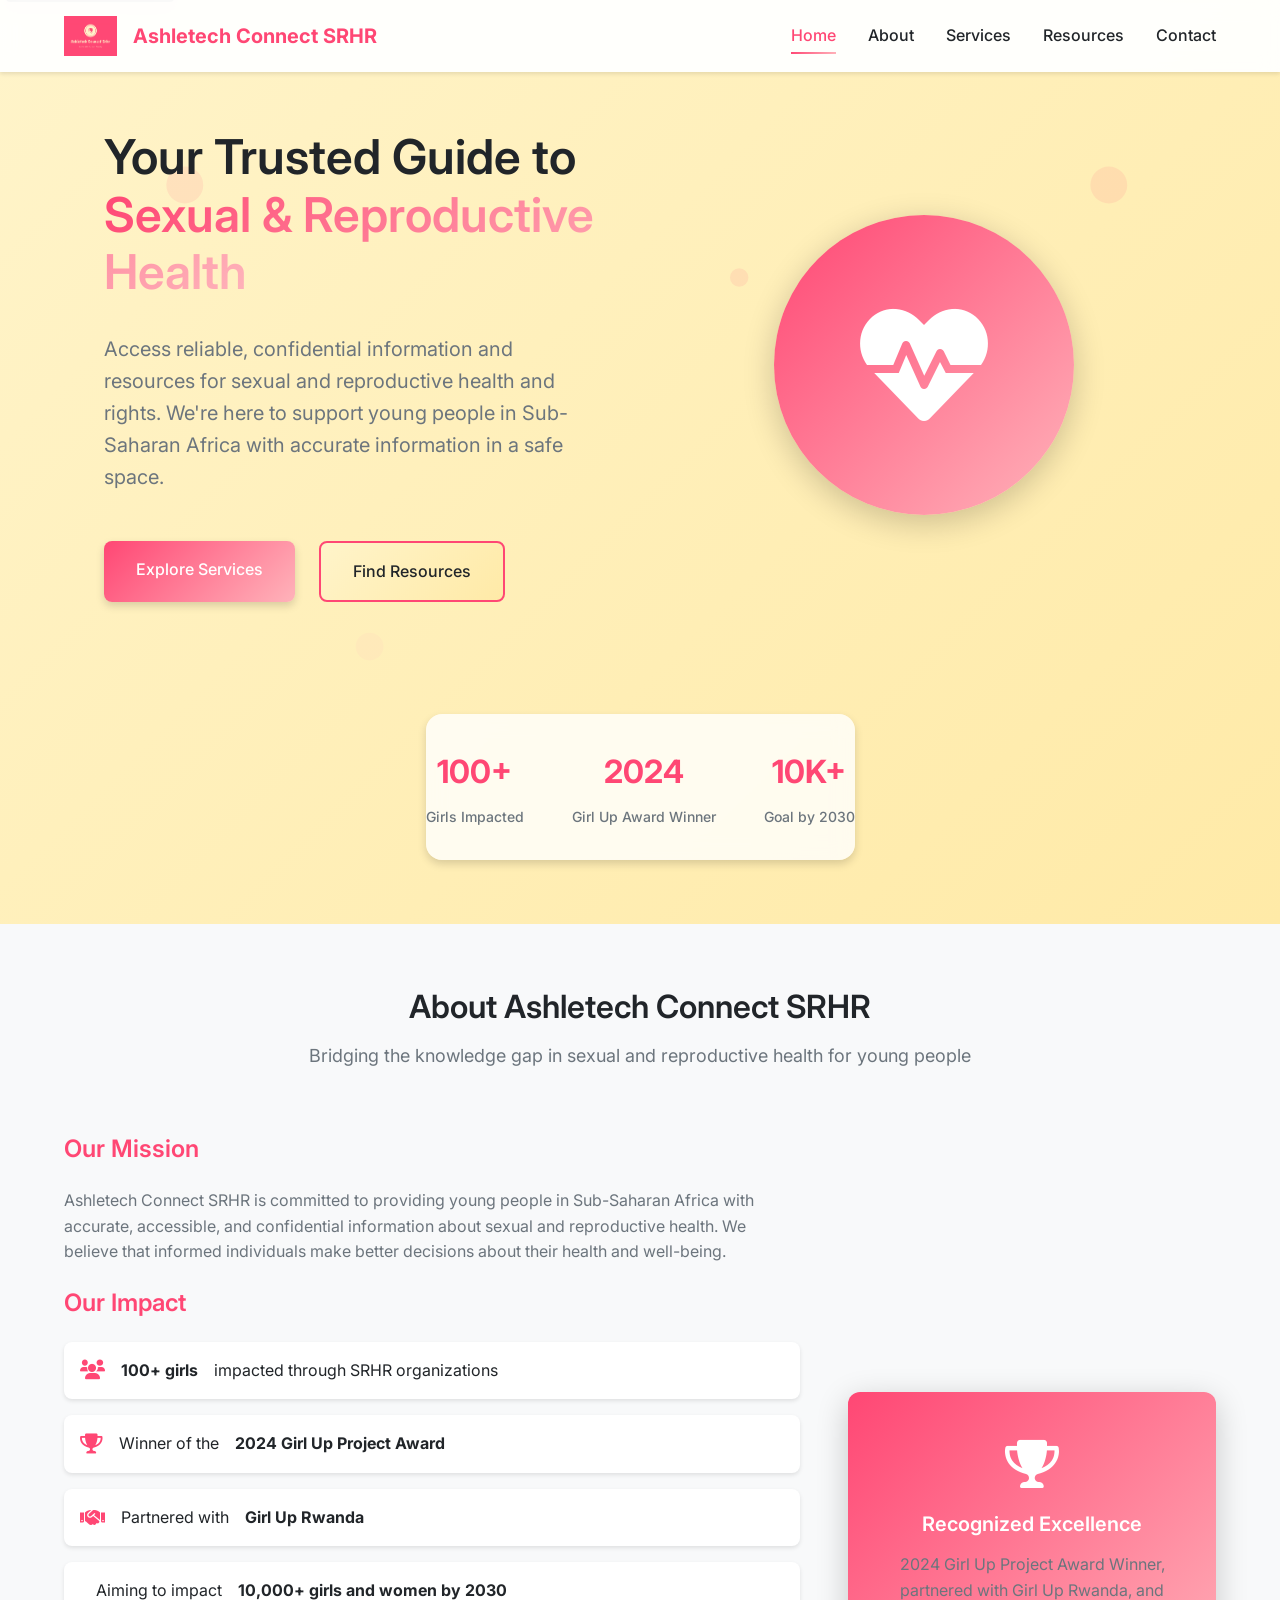
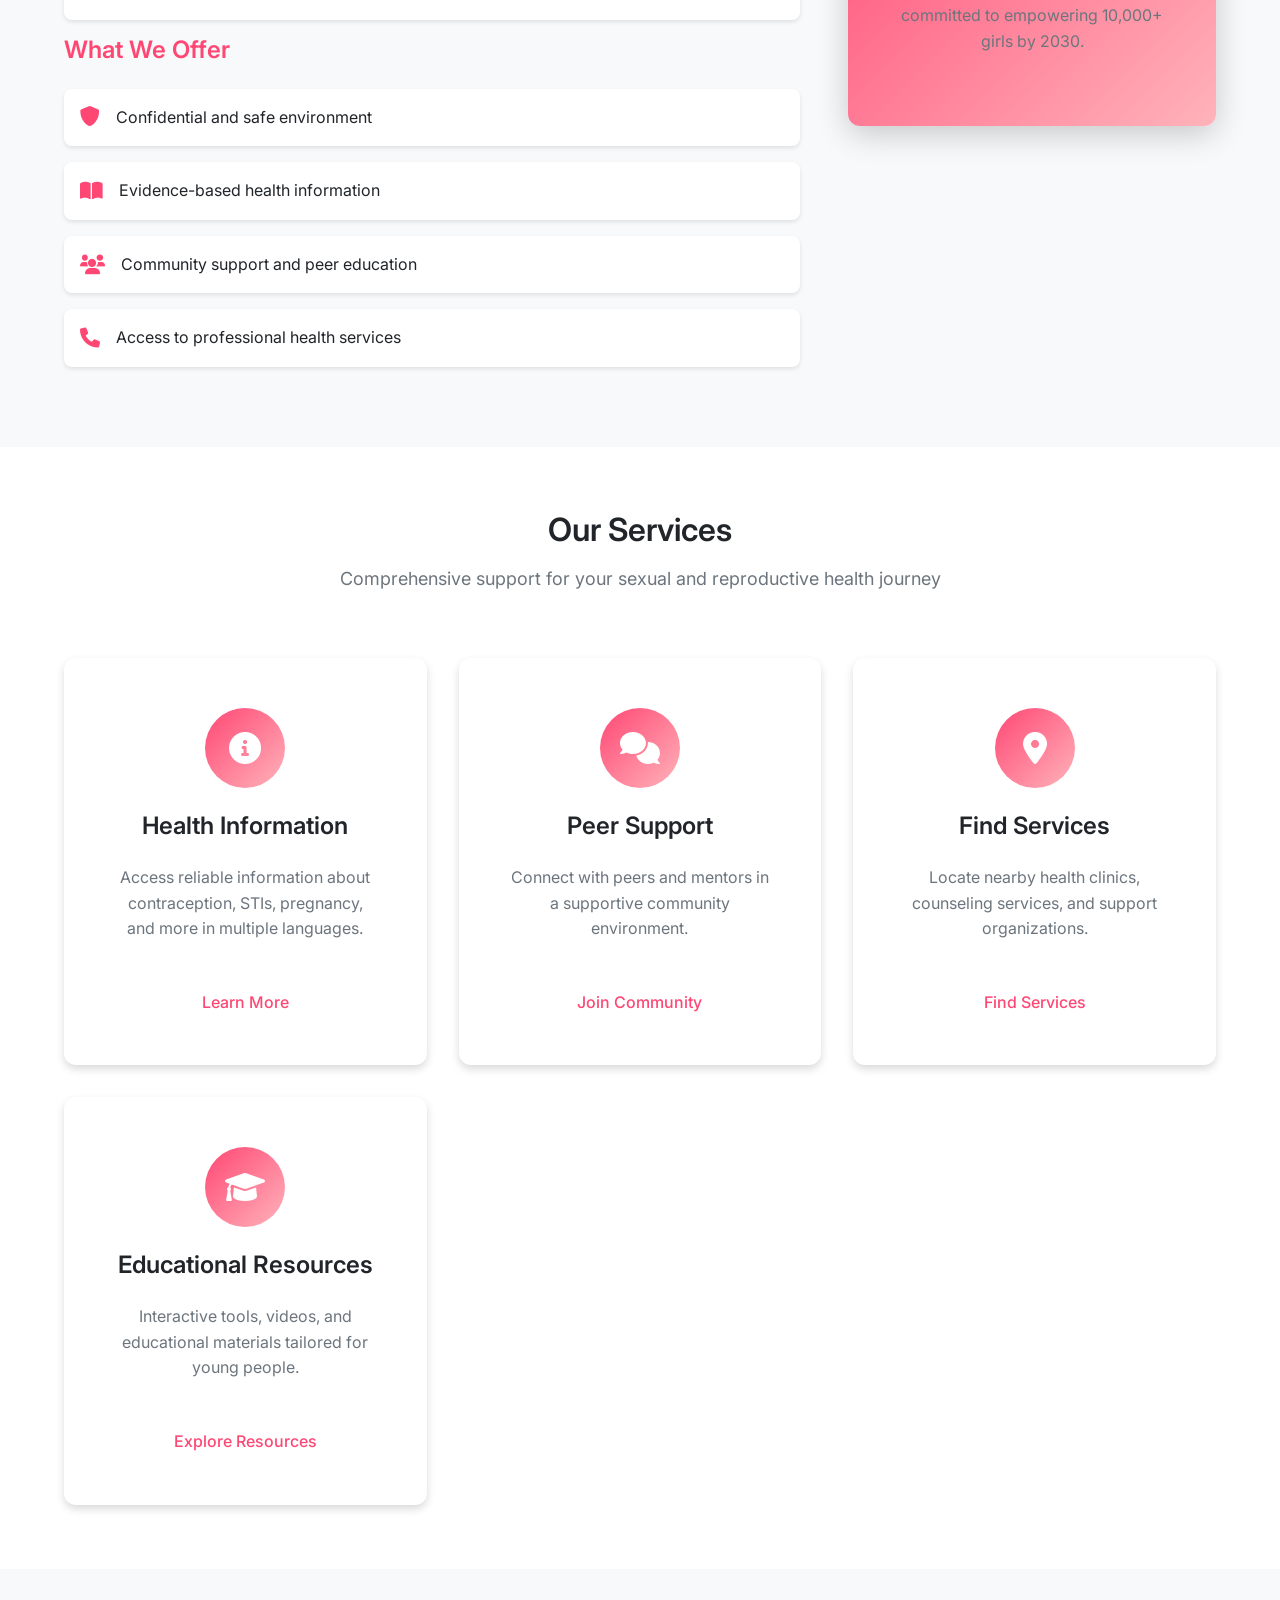
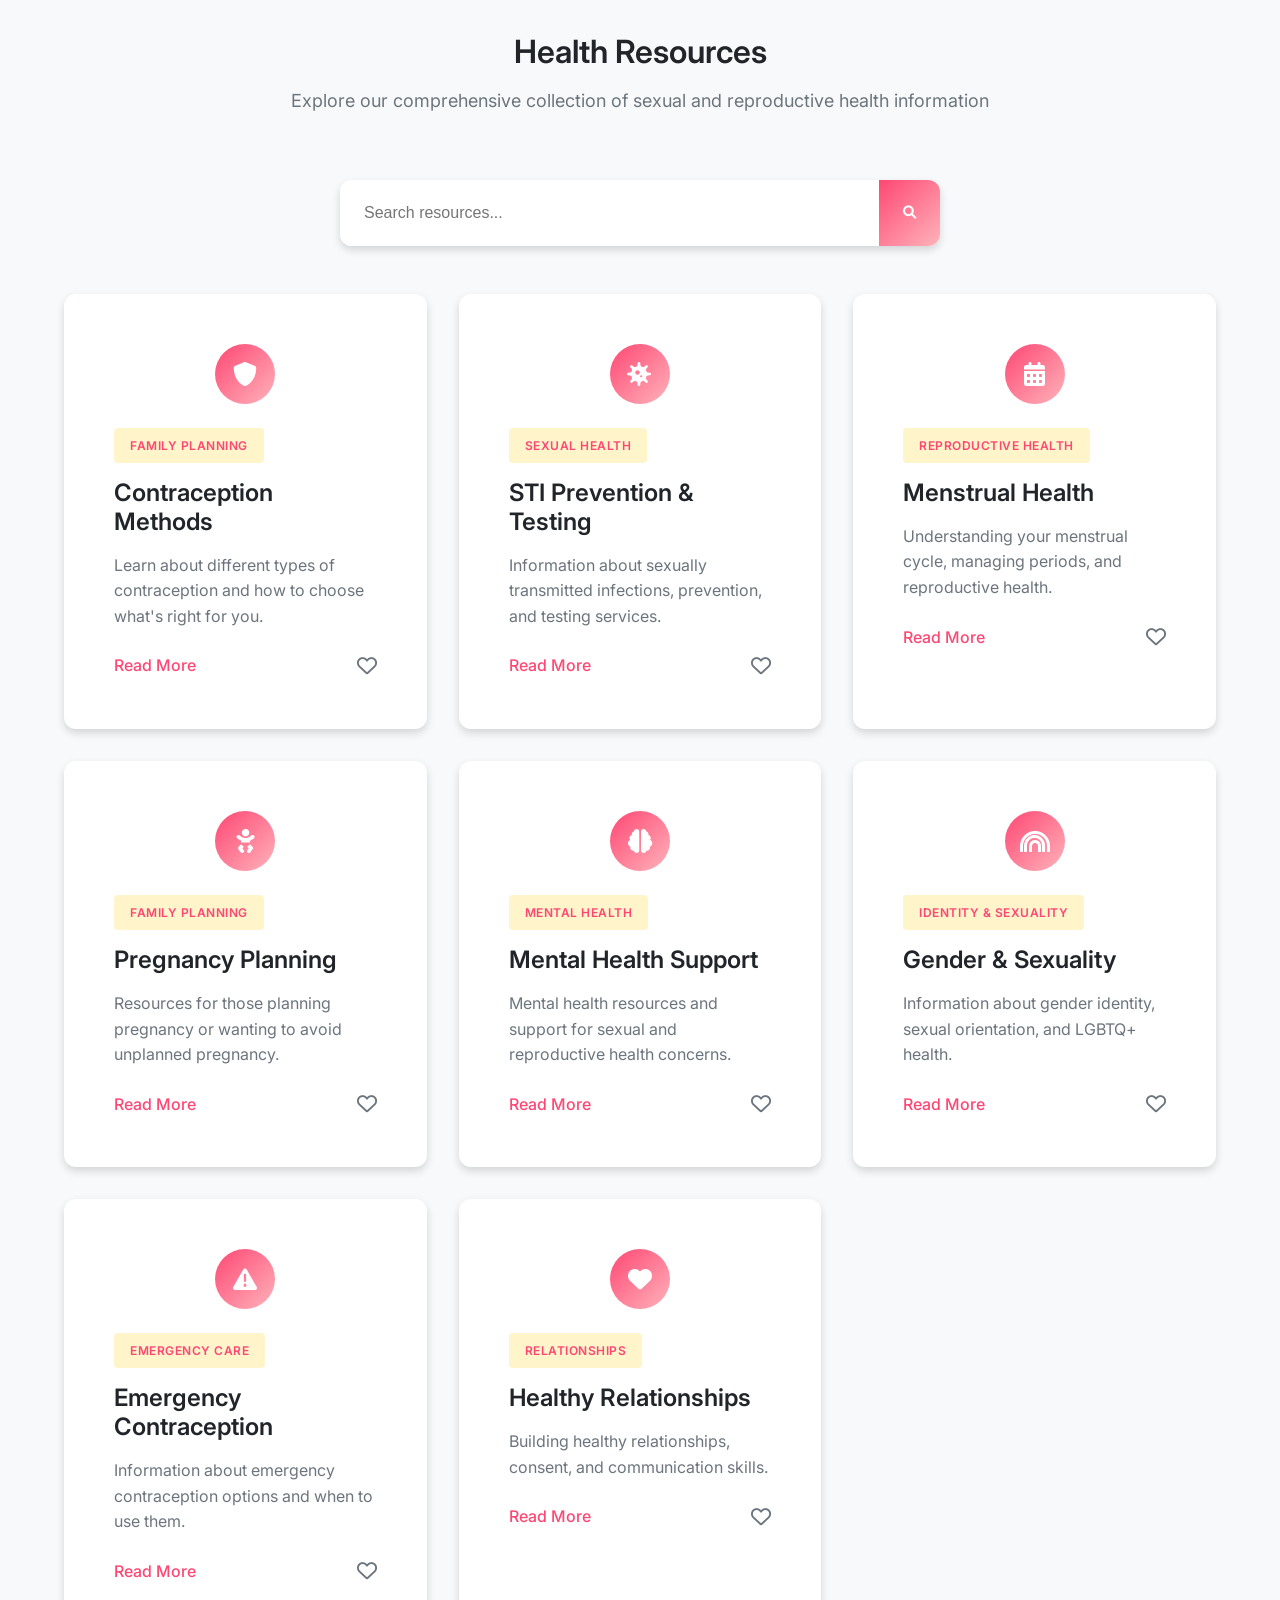
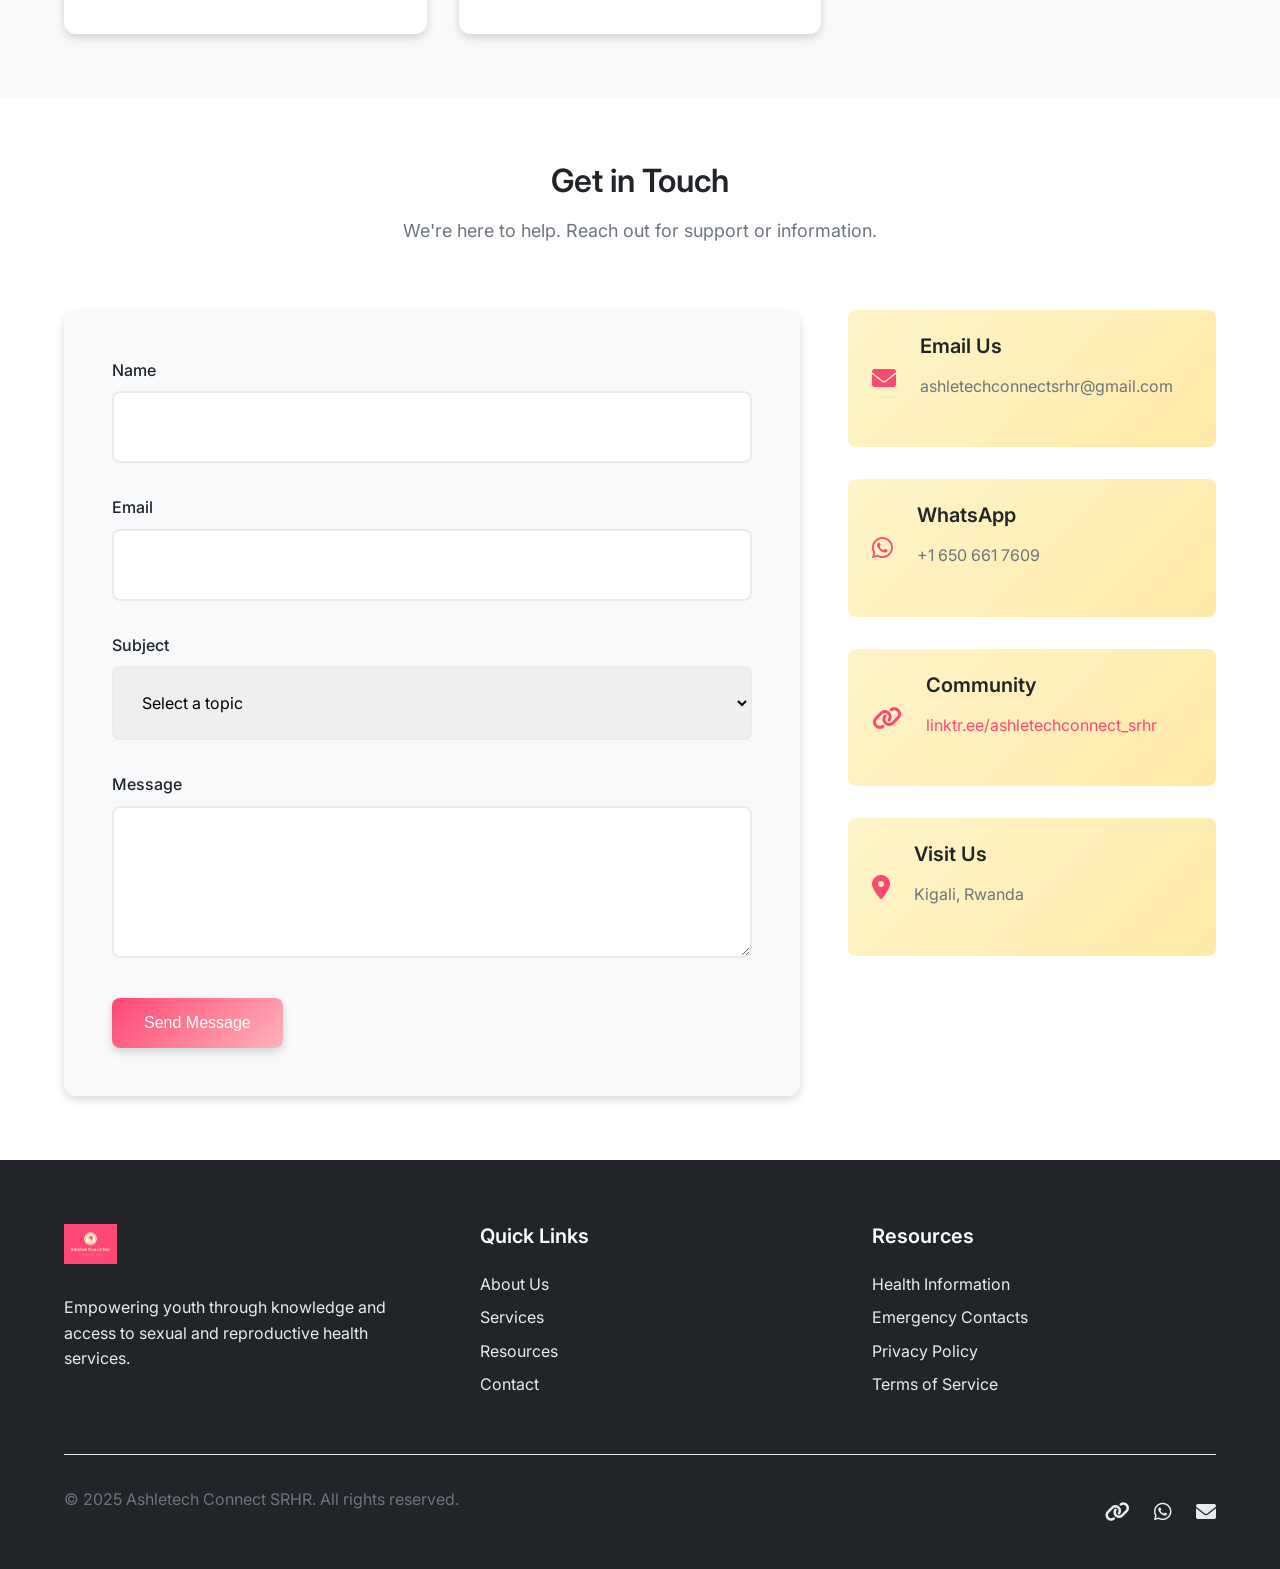
==== index.html @ d3a991c5 "Asheletech Connect" ====
<!DOCTYPE html>
<html lang="en">
<head>
    <meta charset="UTF-8">
    <meta name="viewport" content="width=device-width, initial-scale=1.0">
    <title>Ashletech Connect SRHR - Sexual & Reproductive Health Information</title>
    <meta name="description" content="A safe platform providing reliable sexual and reproductive health information for young people in Sub-Saharan Africa.">
    <link rel="stylesheet" href="styles.css">
    <link rel="icon" href="Assets/ashletech-connect-srhr-high-resolution-logo.png" type="image/png">
    <link href="https://fonts.googleapis.com/css2?family=Inter:wght@300;400;500;600;700&display=swap" rel="stylesheet">
    <link href="https://cdnjs.cloudflare.com/ajax/libs/font-awesome/6.0.0/css/all.min.css" rel="stylesheet">
</head>
<body>
    <!-- Header/Navigation -->
    <header class="header">
        <nav class="nav">
            <div class="nav-container">
                <div class="logo">
                    <img src="Assets/ashletech-connect-srhr-high-resolution-logo.png" alt="Ashletech Connect SRHR Logo" class="logo-image">
                    <span class="logo-text">Ashletech Connect SRHR</span>
                </div>
                <div class="nav-menu" id="nav-menu">
                    <a href="#home" class="nav-link active">Home</a>
                    <a href="#about" class="nav-link">About</a>
                    <a href="#services" class="nav-link">Services</a>
                    <a href="#resources" class="nav-link">Resources</a>
                    <a href="#contact" class="nav-link">Contact</a>
                    <!-- Admin link hidden from public view -->
                </div>
                <div class="nav-toggle" id="nav-toggle">
                    <i class="fas fa-bars"></i>
                </div>
            </div>
        </nav>
    </header>

    <!-- Hero Section -->
    <section class="hero" id="home">
        <div class="hero-container">
            <div class="hero-content">
                <h1 class="hero-title">
                    Your Trusted Guide to <span class="highlight">Sexual & Reproductive Health</span>
                </h1>
                <p class="hero-subtitle">
                    Access reliable, confidential information and resources for sexual and reproductive health and rights.
                    We're here to support young people in Sub-Saharan Africa with accurate information in a safe space.
                </p>
                <div class="hero-buttons">
                    <a href="#services" class="btn btn-primary">Explore Services</a>
                    <a href="#resources" class="btn btn-secondary">Find Resources</a>
                </div>
            </div>
            <div class="hero-image">
                <div class="hero-illustration">
                    <i class="fas fa-heartbeat"></i>
                </div>
            </div>
        </div>
        <div class="hero-stats">
            <div class="stat">
                <div class="stat-number">100+</div>
                <div class="stat-label">Girls Impacted</div>
            </div>
            <div class="stat">
                <div class="stat-number">2024</div>
                <div class="stat-label">Girl Up Award Winner</div>
            </div>
            <div class="stat">
                <div class="stat-number">10K+</div>
                <div class="stat-label">Goal by 2030</div>
            </div>
        </div>
    </section>

    <!-- About Section -->
    <section class="about" id="about">
        <div class="container">
            <div class="section-header">
                <h2>About Ashletech Connect SRHR</h2>
                <p>Bridging the knowledge gap in sexual and reproductive health for young people</p>
            </div>
            <div class="about-content">
                <div class="about-text">
                    <h3>Our Mission</h3>
                    <p>
                        Ashletech Connect SRHR is committed to providing young people in Sub-Saharan Africa
                        with accurate, accessible, and confidential information about sexual and reproductive health.
                        We believe that informed individuals make better decisions about their health and well-being.
                    </p>
                    <h3>Our Impact</h3>
                    <ul class="feature-list">
                        <li><i class="fas fa-users"></i> <strong>100+ girls</strong> impacted through SRHR organizations</li>
                        <li><i class="fas fa-trophy"></i> Winner of the <strong>2024 Girl Up Project Award</strong></li>
                        <li><i class="fas fa-handshake"></i> Partnered with <strong>Girl Up Rwanda</strong></li>
                        <li><i class="fas fa-target"></i> Aiming to impact <strong>10,000+ girls and women by 2030</strong></li>
                    </ul>

                    <h3>What We Offer</h3>
                    <ul class="feature-list">
                        <li><i class="fas fa-shield-alt"></i> Confidential and safe environment</li>
                        <li><i class="fas fa-book-open"></i> Evidence-based health information</li>
                        <li><i class="fas fa-users"></i> Community support and peer education</li>
                        <li><i class="fas fa-phone"></i> Access to professional health services</li>
                    </ul>
                </div>
                <div class="about-image">
                    <div class="mission-card">
                        <i class="fas fa-trophy"></i>
                        <h4>Recognized Excellence</h4>
                        <p>2024 Girl Up Project Award Winner, partnered with Girl Up Rwanda, and committed to empowering 10,000+ girls by 2030.</p>
                    </div>
                </div>
            </div>
        </div>
    </section>

    <!-- Services Section -->
    <section class="services" id="services">
        <div class="container">
            <div class="section-header">
                <h2>Our Services</h2>
                <p>Comprehensive support for your sexual and reproductive health journey</p>
            </div>
            <div class="services-grid">
                <div class="service-card">
                    <div class="service-icon">
                        <i class="fas fa-info-circle"></i>
                    </div>
                    <h3>Health Information</h3>
                    <p>Access reliable information about contraception, STIs, pregnancy, and more in multiple languages.</p>
                    <a href="#" class="service-link">Learn More</a>
                </div>
                <div class="service-card">
                    <div class="service-icon">
                        <i class="fas fa-comments"></i>
                    </div>
                    <h3>Peer Support</h3>
                    <p>Connect with peers and mentors in a supportive community environment.</p>
                    <a href="#" class="service-link">Join Community</a>
                </div>
                <div class="service-card">
                    <div class="service-icon">
                        <i class="fas fa-map-marker-alt"></i>
                    </div>
                    <h3>Find Services</h3>
                    <p>Locate nearby health clinics, counseling services, and support organizations.</p>
                    <a href="#" class="service-link">Find Services</a>
                </div>
                <div class="service-card">
                    <div class="service-icon">
                        <i class="fas fa-graduation-cap"></i>
                    </div>
                    <h3>Educational Resources</h3>
                    <p>Interactive tools, videos, and educational materials tailored for young people.</p>
                    <a href="#" class="service-link">Explore Resources</a>
                </div>
            </div>
        </div>
    </section>

    <!-- Resources Section -->
    <section class="resources" id="resources">
        <div class="container">
            <div class="section-header">
                <h2>Health Resources</h2>
                <p>Explore our comprehensive collection of sexual and reproductive health information</p>
            </div>
            <div class="search-container">
                <input type="text" id="resource-search" placeholder="Search resources..." class="search-input">
                <button class="search-btn"><i class="fas fa-search"></i></button>
            </div>
            <div class="resources-grid" id="resources-grid">
                <!-- Resources will be populated by JavaScript -->
            </div>
        </div>
    </section>

    <!-- Contact Section -->
    <section class="contact" id="contact">
        <div class="container">
            <div class="section-header">
                <h2>Get in Touch</h2>
                <p>We're here to help. Reach out for support or information.</p>
            </div>
            <div class="contact-content">
                <div class="contact-form">
                    <form id="contactForm">
                        <div class="form-group">
                            <label for="name">Name</label>
                            <input type="text" id="name" name="name" required>
                        </div>
                        <div class="form-group">
                            <label for="email">Email</label>
                            <input type="email" id="email" name="email" required>
                        </div>
                        <div class="form-group">
                            <label for="subject">Subject</label>
                            <select id="subject" name="subject" required>
                                <option value="">Select a topic</option>
                                <option value="general">General Inquiry</option>
                                <option value="support">Need Support</option>
                                <option value="feedback">Feedback</option>
                            </select>
                        </div>
                        <div class="form-group">
                            <label for="message">Message</label>
                            <textarea id="message" name="message" rows="5" required></textarea>
                        </div>
                        <button type="submit" class="btn btn-primary">Send Message</button>
                    </form>
                </div>
                <div class="contact-info">
                    <div class="contact-item">
                        <i class="fas fa-envelope"></i>
                        <div>
                            <h4>Email Us</h4>
                            <p>ashletechconnectsrhr@gmail.com</p>
                        </div>
                    </div>
                    <div class="contact-item">
                        <i class="fab fa-whatsapp"></i>
                        <div>
                            <h4>WhatsApp</h4>
                            <p>+1 650 661 7609</p>
                        </div>
                    </div>
                    <div class="contact-item">
                        <i class="fas fa-link"></i>
                        <div>
                            <h4>Community</h4>
                            <p><a href="https://linktr.ee/ashletechconnect_srhr" target="_blank" style="color: var(--primary-color); text-decoration: none;">linktr.ee/ashletechconnect_srhr</a></p>
                        </div>
                    </div>
                    <div class="contact-item">
                        <i class="fas fa-map-marker-alt"></i>
                        <div>
                            <h4>Visit Us</h4>
                            <p>Kigali, Rwanda</p>
                        </div>
                    </div>
                </div>
            </div>
        </div>
    </section>

    <!-- Footer -->
    <footer class="footer">
        <div class="container">
            <div class="footer-content">
                <div class="footer-logo">
                    <img src="Assets/ashletech-connect-srhr-high-resolution-logo.png" alt="Ashletech Connect SRHR Logo">
                    <p>Empowering youth through knowledge and access to sexual and reproductive health services.</p>
                </div>
                <div class="footer-links">
                    <div class="footer-section">
                        <h4>Quick Links</h4>
                        <ul>
                            <li><a href="#about">About Us</a></li>
                            <li><a href="#services">Services</a></li>
                            <li><a href="#resources">Resources</a></li>
                            <li><a href="#contact">Contact</a></li>
                        </ul>
                    </div>
                <div class="footer-section">
                    <h4>Resources</h4>
                    <ul>
                        <li><a href="#">Health Information</a></li>
                        <li><a href="#">Emergency Contacts</a></li>
                        <li><a href="#">Privacy Policy</a></li>
                        <li><a href="#">Terms of Service</a></li>
                    </ul>
                </div>
                </div>
            </div>
            <div class="footer-bottom">
                <p>&copy; 2025 Ashletech Connect SRHR. All rights reserved.</p>
                <div class="social-links">
                    <a href="https://linktr.ee/ashletechconnect_srhr" target="_blank" class="social-link" title="Our Community"><i class="fas fa-link"></i></a>
                    <a href="https://wa.me/16506617609" target="_blank" class="social-link" title="WhatsApp"><i class="fab fa-whatsapp"></i></a>
                    <a href="mailto:ashletechconnectsrhr@gmail.com" class="social-link" title="Email Us"><i class="fas fa-envelope"></i></a>
                </div>
            </div>
        </div>
    </footer>

    <script src="script.js"></script>

    <!-- Secret Admin Access (triple-click logo) -->
    <script>
        let clickCount = 0;
        let clickTimer;

        document.addEventListener('DOMContentLoaded', function() {
            const logo = document.querySelector('.logo-image');
            if (logo) {
                logo.addEventListener('click', function() {
                    clickCount++;
                    clearTimeout(clickTimer);

                    clickTimer = setTimeout(() => {
                        clickCount = 0;
                    }, 1000);

                    if (clickCount === 3) {
                        window.open('admin.html', '_blank');
                        clickCount = 0;
                    }
                });
            }
        });
    </script>
</body>
</html>
---- styles.css ----
/* Reset and Base Styles */
* {
    margin: 0;
    padding: 0;
    box-sizing: border-box;
}

:root {
    /* Primary Colors */
    --primary-color: #ff4774;
    --secondary-color: #fff4ca;
    --accent-color: #ffb3ba;

    /* Neutral Colors */
    --white: #ffffff;
    --light-gray: #f8f9fa;
    --medium-gray: #e9ecef;
    --dark-gray: #6c757d;
    --text-dark: #212529;

    /* Gradients */
    --gradient-primary: linear-gradient(135deg, #ff4774 0%, #ffb3ba 100%);
    --gradient-secondary: linear-gradient(135deg, #fff4ca 0%, #ffeaa7 100%);
    --gradient-accent: linear-gradient(135deg, #ffeaa7 0%, #ff4774 100%);

    /* Shadows */
    --shadow-sm: 0 2px 4px rgba(0, 0, 0, 0.1);
    --shadow-md: 0 4px 8px rgba(0, 0, 0, 0.15);
    --shadow-lg: 0 8px 32px rgba(0, 0, 0, 0.2);

    /* Spacing */
    --spacing-xs: 0.5rem;
    --spacing-sm: 1rem;
    --spacing-md: 1.5rem;
    --spacing-lg: 2rem;
    --spacing-xl: 3rem;
    --spacing-xxl: 4rem;

    /* Border Radius */
    --border-radius-sm: 4px;
    --border-radius-md: 8px;
    --border-radius-lg: 12px;
    --border-radius-xl: 16px;

    /* Transitions */
    --transition-fast: 0.2s ease;
    --transition-normal: 0.3s ease;
    --transition-slow: 0.5s ease;
}

body {
    font-family: 'Inter', sans-serif;
    line-height: 1.6;
    color: var(--text-dark);
    background-color: var(--white);
    overflow-x: hidden;
}

/* Typography */
h1, h2, h3, h4, h5, h6 {
    font-weight: 600;
    line-height: 1.2;
    margin-bottom: var(--spacing-sm);
}

h1 { font-size: 2.5rem; }
h2 { font-size: 2rem; }
h3 { font-size: 1.5rem; }
h4 { font-size: 1.25rem; }

p {
    margin-bottom: var(--spacing-md);
    color: var(--dark-gray);
}

/* Utility Classes */
.container {
    max-width: 1200px;
    margin: 0 auto;
    padding: 0 var(--spacing-md);
}

.btn {
    display: inline-block;
    padding: var(--spacing-sm) var(--spacing-lg);
    border: none;
    border-radius: var(--border-radius-md);
    font-weight: 500;
    text-decoration: none;
    cursor: pointer;
    transition: all var(--transition-normal);
    font-size: 1rem;
}

.btn-primary {
    background: var(--gradient-primary);
    color: var(--white);
    box-shadow: var(--shadow-md);
}

.btn-primary:hover {
    transform: translateY(-2px);
    box-shadow: var(--shadow-lg);
}

.btn-secondary {
    background: var(--gradient-secondary);
    color: var(--text-dark);
    border: 2px solid var(--primary-color);
}

.btn-secondary:hover {
    background: var(--primary-color);
    color: var(--white);
    transform: translateY(-2px);
}

/* Header & Navigation */
.header {
    position: fixed;
    top: 0;
    left: 0;
    right: 0;
    background: rgba(255, 255, 255, 0.95);
    backdrop-filter: blur(10px);
    z-index: 1000;
    box-shadow: var(--shadow-sm);
}

.nav {
    padding: var(--spacing-sm) 0;
}

.nav-container {
    display: flex;
    justify-content: space-between;
    align-items: center;
    max-width: 1200px;
    margin: 0 auto;
    padding: 0 var(--spacing-md);
}

.logo {
    display: flex;
    align-items: center;
    gap: var(--spacing-sm);
}

.logo-image {
    height: 40px;
    width: auto;
}

.logo-text {
    font-weight: 700;
    font-size: 1.25rem;
    color: var(--primary-color);
}

.nav-menu {
    display: flex;
    gap: var(--spacing-lg);
}

.nav-link {
    text-decoration: none;
    color: var(--text-dark);
    font-weight: 500;
    transition: color var(--transition-fast);
    position: relative;
}

.nav-link:hover,
.nav-link.active {
    color: var(--primary-color);
}


.nav-link::after {
    content: '';
    position: absolute;
    bottom: -5px;
    left: 0;
    width: 0;
    height: 2px;
    background: var(--gradient-primary);
    transition: width var(--transition-normal);
}

.nav-link:hover::after,
.nav-link.active::after {
    width: 100%;
}

.nav-toggle {
    display: none;
    cursor: pointer;
    font-size: 1.25rem;
    color: var(--text-dark);
}

/* Hero Section */
.hero {
    min-height: 100vh;
    background: var(--gradient-secondary);
    display: flex;
    flex-direction: column;
    justify-content: center;
    align-items: center;
    text-align: center;
    position: relative;
    overflow: hidden;
}

.hero::before {
    content: '';
    position: absolute;
    top: 0;
    left: 0;
    right: 0;
    bottom: 0;
    background: url('data:image/svg+xml,<svg xmlns="http://www.w3.org/2000/svg" viewBox="0 0 100 100"><circle cx="20" cy="20" r="2" fill="%23ff4774"/><circle cx="80" cy="30" r="1" fill="%23ff4774"/><circle cx="40" cy="70" r="1.5" fill="%23ffb3ba"/></svg>') repeat;
    opacity: 0.1;
    pointer-events: none;
}

.hero-container {
    display: grid;
    grid-template-columns: 1fr 1fr;
    gap: var(--spacing-xxl);
    align-items: center;
    max-width: 1200px;
    width: 100%;
    padding: var(--spacing-xxl);
    position: relative;
    z-index: 1;
}

.hero-content {
    text-align: left;
}

.hero-title {
    font-size: 3rem;
    margin-bottom: var(--spacing-lg);
    color: var(--text-dark);
}

.highlight {
    background: var(--gradient-primary);
    -webkit-background-clip: text;
    -webkit-text-fill-color: transparent;
    background-clip: text;
}

.hero-subtitle {
    font-size: 1.25rem;
    margin-bottom: var(--spacing-xl);
    color: var(--dark-gray);
}

.hero-buttons {
    display: flex;
    gap: var(--spacing-md);
}

.hero-image {
    display: flex;
    justify-content: center;
    align-items: center;
}

.hero-illustration {
    width: 300px;
    height: 300px;
    background: var(--gradient-primary);
    border-radius: 50%;
    display: flex;
    align-items: center;
    justify-content: center;
    font-size: 8rem;
    color: var(--white);
    box-shadow: var(--shadow-lg);
    animation: pulse 2s infinite;
}

@keyframes pulse {
    0% { transform: scale(1); }
    50% { transform: scale(1.05); }
    100% { transform: scale(1); }
}

.hero-stats {
    display: flex;
    justify-content: center;
    gap: var(--spacing-xl);
    margin-top: var(--spacing-xl);
    padding: var(--spacing-lg) 0;
    background: rgba(255, 255, 255, 0.8);
    backdrop-filter: blur(10px);
    border-radius: var(--border-radius-xl);
    box-shadow: var(--shadow-md);
}

.stat {
    text-align: center;
}

.stat-number {
    font-size: 2rem;
    font-weight: 700;
    color: var(--primary-color);
    margin-bottom: var(--spacing-xs);
}

.stat-label {
    font-size: 0.875rem;
    color: var(--dark-gray);
    font-weight: 500;
}

/* Section Styles */
section {
    padding: var(--spacing-xxl) 0;
}

.section-header {
    text-align: center;
    margin-bottom: var(--spacing-xxl);
}

.section-header h2 {
    color: var(--text-dark);
    margin-bottom: var(--spacing-sm);
}

.section-header p {
    font-size: 1.125rem;
    color: var(--dark-gray);
}

/* About Section */
.about {
    background: var(--light-gray);
}

.about-content {
    display: grid;
    grid-template-columns: 2fr 1fr;
    gap: var(--spacing-xl);
    align-items: center;
}

.about-text h3 {
    color: var(--primary-color);
    margin-bottom: var(--spacing-md);
}

.feature-list {
    list-style: none;
    padding: 0;
}

.feature-list li {
    display: flex;
    align-items: center;
    gap: var(--spacing-sm);
    margin-bottom: var(--spacing-sm);
    padding: var(--spacing-sm);
    background: var(--white);
    border-radius: var(--border-radius-md);
    box-shadow: var(--shadow-sm);
}

.feature-list i {
    color: var(--primary-color);
    font-size: 1.25rem;
}

.mission-card {
    background: var(--gradient-primary);
    color: var(--white);
    padding: var(--spacing-xl);
    border-radius: var(--border-radius-lg);
    text-align: center;
    box-shadow: var(--shadow-lg);
}

.mission-card i {
    font-size: 3rem;
    margin-bottom: var(--spacing-md);
    display: block;
}

/* Services Section */
.services {
    background: var(--white);
}

.services-grid {
    display: grid;
    grid-template-columns: repeat(auto-fit, minmax(280px, 1fr));
    gap: var(--spacing-lg);
}

.service-card {
    background: var(--white);
    padding: var(--spacing-xl);
    border-radius: var(--border-radius-lg);
    box-shadow: var(--shadow-md);
    text-align: center;
    transition: all var(--transition-normal);
    border: 2px solid transparent;
}

.service-card:hover {
    transform: translateY(-5px);
    box-shadow: var(--shadow-lg);
    border-color: var(--primary-color);
}

.service-icon {
    width: 80px;
    height: 80px;
    background: var(--gradient-primary);
    border-radius: 50%;
    display: flex;
    align-items: center;
    justify-content: center;
    margin: 0 auto var(--spacing-md);
    font-size: 2rem;
    color: var(--white);
}

.service-card h3 {
    color: var(--text-dark);
    margin-bottom: var(--spacing-md);
}

.service-link {
    color: var(--primary-color);
    text-decoration: none;
    font-weight: 500;
    display: inline-block;
    margin-top: var(--spacing-md);
    transition: color var(--transition-fast);
}

.service-link:hover {
    color: var(--accent-color);
}

/* Resources Section */
.resources {
    background: var(--light-gray);
}

.search-container {
    display: flex;
    max-width: 600px;
    margin: 0 auto var(--spacing-xl);
    background: var(--white);
    border-radius: var(--border-radius-lg);
    box-shadow: var(--shadow-md);
    overflow: hidden;
}

.search-input {
    flex: 1;
    padding: var(--spacing-md);
    border: none;
    font-size: 1rem;
    outline: none;
}

.search-btn {
    padding: var(--spacing-md);
    background: var(--gradient-primary);
    border: none;
    color: var(--white);
    cursor: pointer;
    transition: background var(--transition-fast);
}

.search-btn:hover {
    background: var(--accent-color);
}

.resources-grid {
    display: grid;
    grid-template-columns: repeat(auto-fit, minmax(300px, 1fr));
    gap: var(--spacing-lg);
}

/* Contact Section */
.contact {
    background: var(--white);
}

.contact-content {
    display: grid;
    grid-template-columns: 2fr 1fr;
    gap: var(--spacing-xl);
}

.contact-form {
    background: var(--light-gray);
    padding: var(--spacing-xl);
    border-radius: var(--border-radius-lg);
    box-shadow: var(--shadow-md);
}

.form-group {
    margin-bottom: var(--spacing-lg);
}

.form-group label {
    display: block;
    margin-bottom: var(--spacing-xs);
    font-weight: 500;
    color: var(--text-dark);
}

.form-group input,
.form-group select,
.form-group textarea {
    width: 100%;
    padding: var(--spacing-md);
    border: 2px solid var(--medium-gray);
    border-radius: var(--border-radius-md);
    font-size: 1rem;
    transition: border-color var(--transition-fast);
    font-family: inherit;
}

.form-group input:focus,
.form-group select:focus,
.form-group textarea:focus {
    outline: none;
    border-color: var(--primary-color);
}

.contact-info {
    display: flex;
    flex-direction: column;
    gap: var(--spacing-lg);
}

.contact-item {
    display: flex;
    align-items: center;
    gap: var(--spacing-md);
    padding: var(--spacing-md);
    background: var(--gradient-secondary);
    border-radius: var(--border-radius-md);
}

.contact-item i {
    color: var(--primary-color);
    font-size: 1.5rem;
}

/* Footer */
.footer {
    background: var(--text-dark);
    color: var(--white);
    padding: var(--spacing-xxl) 0 var(--spacing-lg);
}

.footer-content {
    display: grid;
    grid-template-columns: 1fr 2fr;
    gap: var(--spacing-xl);
    margin-bottom: var(--spacing-xl);
}

.footer-logo img {
    height: 40px;
    margin-bottom: var(--spacing-md);
}

.footer-logo p {
    color: var(--medium-gray);
    margin: 0;
}

.footer-links {
    display: grid;
    grid-template-columns: repeat(2, 1fr);
    gap: var(--spacing-xl);
}

.footer-section h4 {
    color: var(--white);
    margin-bottom: var(--spacing-md);
}

.footer-section ul {
    list-style: none;
    padding: 0;
}

.footer-section li {
    margin-bottom: var(--spacing-xs);
}

.footer-section a {
    color: var(--medium-gray);
    text-decoration: none;
    transition: color var(--transition-fast);
}

.footer-section a:hover {
    color: var(--primary-color);
}

.footer-bottom {
    display: flex;
    justify-content: space-between;
    align-items: center;
    padding-top: var(--spacing-lg);
    border-top: 1px solid var(--medium-gray);
}

.social-links {
    display: flex;
    gap: var(--spacing-md);
}

.social-link {
    color: var(--medium-gray);
    text-decoration: none;
    font-size: 1.25rem;
    transition: color var(--transition-fast);
}

.social-link:hover {
    color: var(--primary-color);
}

/* Responsive Design */
@media (max-width: 768px) {
    .hero-container {
        grid-template-columns: 1fr;
        text-align: center;
        gap: var(--spacing-lg);
    }

    .hero-content {
        text-align: center;
    }

    .hero-buttons {
        justify-content: center;
    }

    .nav-menu {
        display: none;
    }

    .nav-toggle {
        display: block;
    }

    .nav-menu.mobile {
        display: flex;
        flex-direction: column;
        position: absolute;
        top: 100%;
        left: 0;
        right: 0;
        background: var(--white);
        padding: var(--spacing-md);
        box-shadow: var(--shadow-md);
        gap: var(--spacing-sm);
    }

    .about-content,
    .contact-content {
        grid-template-columns: 1fr;
        gap: var(--spacing-lg);
    }

    .hero-stats {
        flex-direction: column;
        gap: var(--spacing-md);
    }

    .footer-content {
        grid-template-columns: 1fr;
        gap: var(--spacing-lg);
    }

    .footer-bottom {
        flex-direction: column;
        gap: var(--spacing-md);
        text-align: center;
    }

    h1 { font-size: 2rem; }
    .hero-title { font-size: 2.25rem; }
}

@media (max-width: 480px) {
    .container {
        padding: 0 var(--spacing-sm);
    }

    .hero-container {
        padding: var(--spacing-lg);
    }

    .services-grid,
    .resources-grid {
        grid-template-columns: 1fr;
    }

    .hero-illustration {
        width: 200px;
        height: 200px;
        font-size: 5rem;
    }
}

/* Resource Cards */
.resource-card {
    background: var(--white);
    padding: var(--spacing-xl);
    border-radius: var(--border-radius-lg);
    box-shadow: var(--shadow-md);
    transition: all var(--transition-normal);
    border: 2px solid transparent;
    opacity: 0;
    transform: translateY(30px);
}

.resource-card:hover {
    transform: translateY(-5px);
    box-shadow: var(--shadow-lg);
    border-color: var(--primary-color);
}

.resource-icon {
    width: 60px;
    height: 60px;
    background: var(--gradient-primary);
    border-radius: 50%;
    display: flex;
    align-items: center;
    justify-content: center;
    margin: 0 auto var(--spacing-md);
    font-size: 1.5rem;
    color: var(--white);
}

.resource-category {
    display: inline-block;
    background: var(--secondary-color);
    color: var(--primary-color);
    padding: var(--spacing-xs) var(--spacing-sm);
    border-radius: var(--border-radius-sm);
    font-size: 0.75rem;
    font-weight: 600;
    text-transform: uppercase;
    letter-spacing: 0.5px;
    margin-bottom: var(--spacing-sm);
}

.resource-actions {
    display: flex;
    justify-content: space-between;
    align-items: center;
    margin-top: var(--spacing-md);
}

.resource-link {
    color: var(--primary-color);
    text-decoration: none;
    font-weight: 500;
    transition: color var(--transition-fast);
}

.resource-link:hover {
    color: var(--accent-color);
}

.resource-favorite {
    background: none;
    border: none;
    color: var(--dark-gray);
    cursor: pointer;
    font-size: 1.25rem;
    transition: all var(--transition-fast);
}

.resource-favorite:hover {
    color: var(--primary-color);
    transform: scale(1.1);
}

.resource-favorite .fas {
    color: var(--primary-color);
}

/* Skip Link for Accessibility */
.skip-link {
    position: absolute;
    top: -40px;
    left: 6px;
    background: var(--text-dark);
    color: var(--white);
    padding: 8px;
    text-decoration: none;
    border-radius: var(--border-radius-sm);
    z-index: 1000;
    transition: top var(--transition-fast);
}

.skip-link:focus {
    top: 6px;
}

/* Animations */
@keyframes fadeInUp {
    from {
        opacity: 0;
        transform: translateY(30px);
    }
    to {
        opacity: 1;
        transform: translateY(0);
    }
}

.fade-in-up {
    animation: fadeInUp 0.6s ease-out forwards;
}

/* Notification Styles */
.notification {
    position: fixed;
    top: 20px;
    right: 20px;
    background: var(--gradient-primary);
    color: white;
    padding: 1rem 1.5rem;
    border-radius: var(--border-radius-md);
    box-shadow: var(--shadow-lg);
    z-index: 10000;
    transform: translateX(100%);
    transition: transform 0.3s ease;
    max-width: 400px;
}

.notification-success {
    background: linear-gradient(135deg, #28a745 0%, #20c997 100%);
}

.notification-info {
    background: linear-gradient(135deg, #17a2b8 0%, #6f42c1 100%);
}

.notification.show {
    transform: translateX(0);
}

.notification-content {
    display: flex;
    align-items: center;
    gap: var(--spacing-sm);
}

.notification-close {
    position: absolute;
    top: 10px;
    right: 10px;
    background: none;
    border: none;
    color: white;
    cursor: pointer;
    font-size: 0.875rem;
    opacity: 0.8;
    transition: opacity var(--transition-fast);
}

.notification-close:hover {
    opacity: 1;
}

/* Header scrolled effect */
.header.scrolled {
    box-shadow: var(--shadow-lg);
}

/* Accessibility */
@media (prefers-reduced-motion: reduce) {
    * {
        animation-duration: 0.01ms !important;
        animation-iteration-count: 1 !important;
        transition-duration: 0.01ms !important;
    }
}

/* Focus states */
.nav-link:focus,
.btn:focus,
.search-input:focus,
.form-group input:focus,
.form-group select:focus,
.form-group textarea:focus {
    outline: 2px solid var(--primary-color);
    outline-offset: 2px;
}
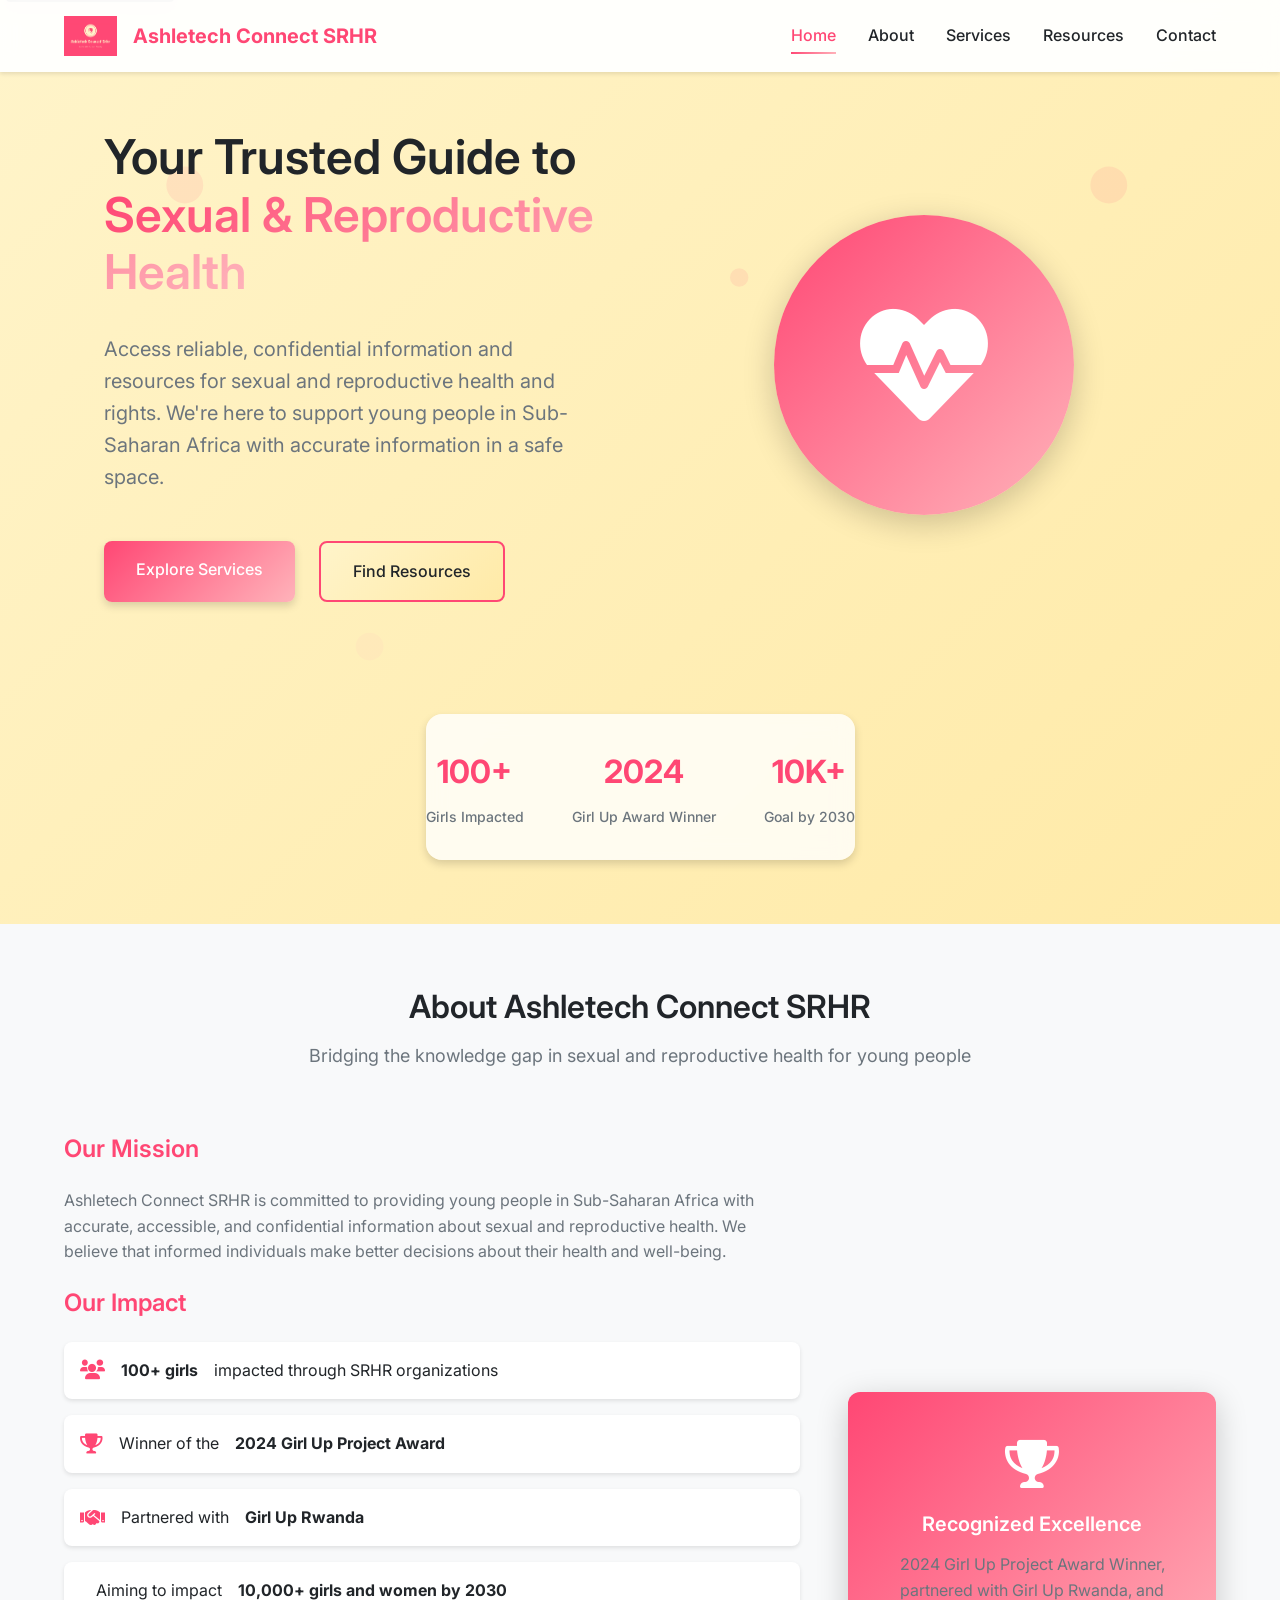
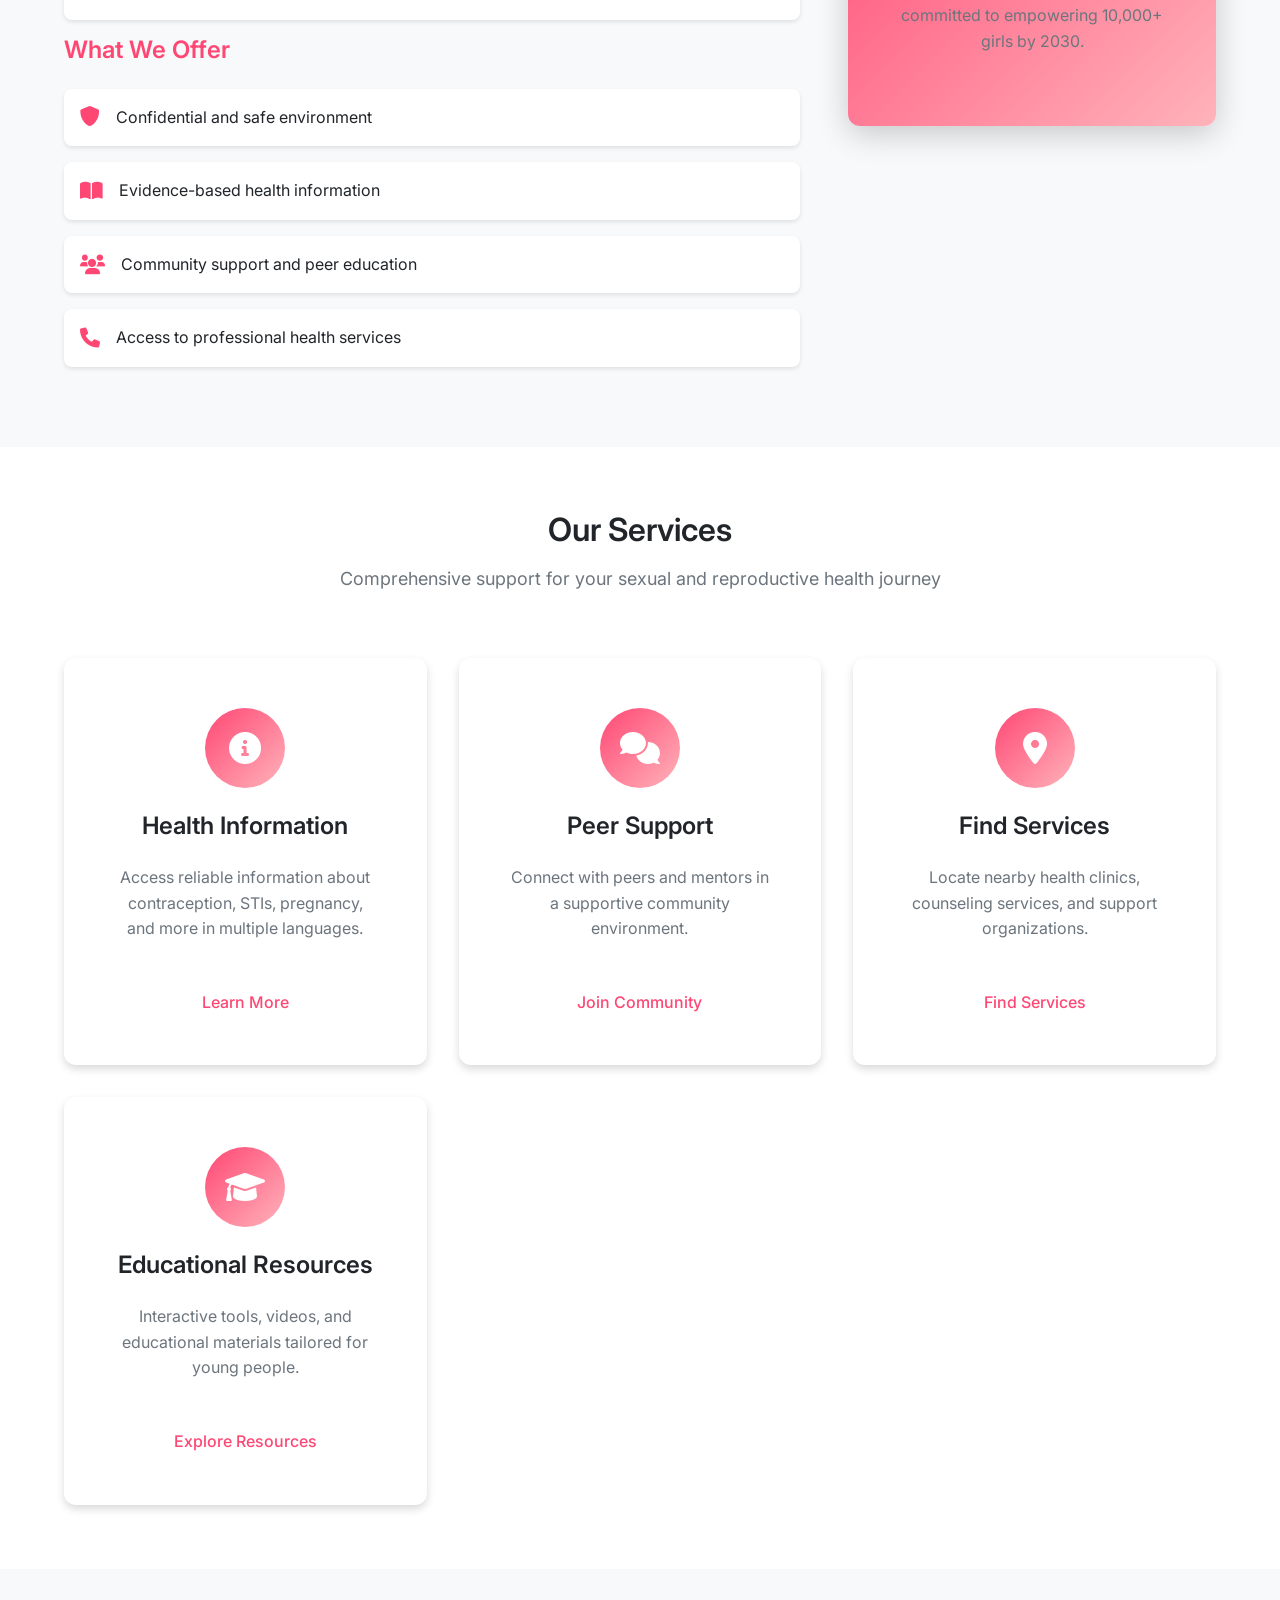
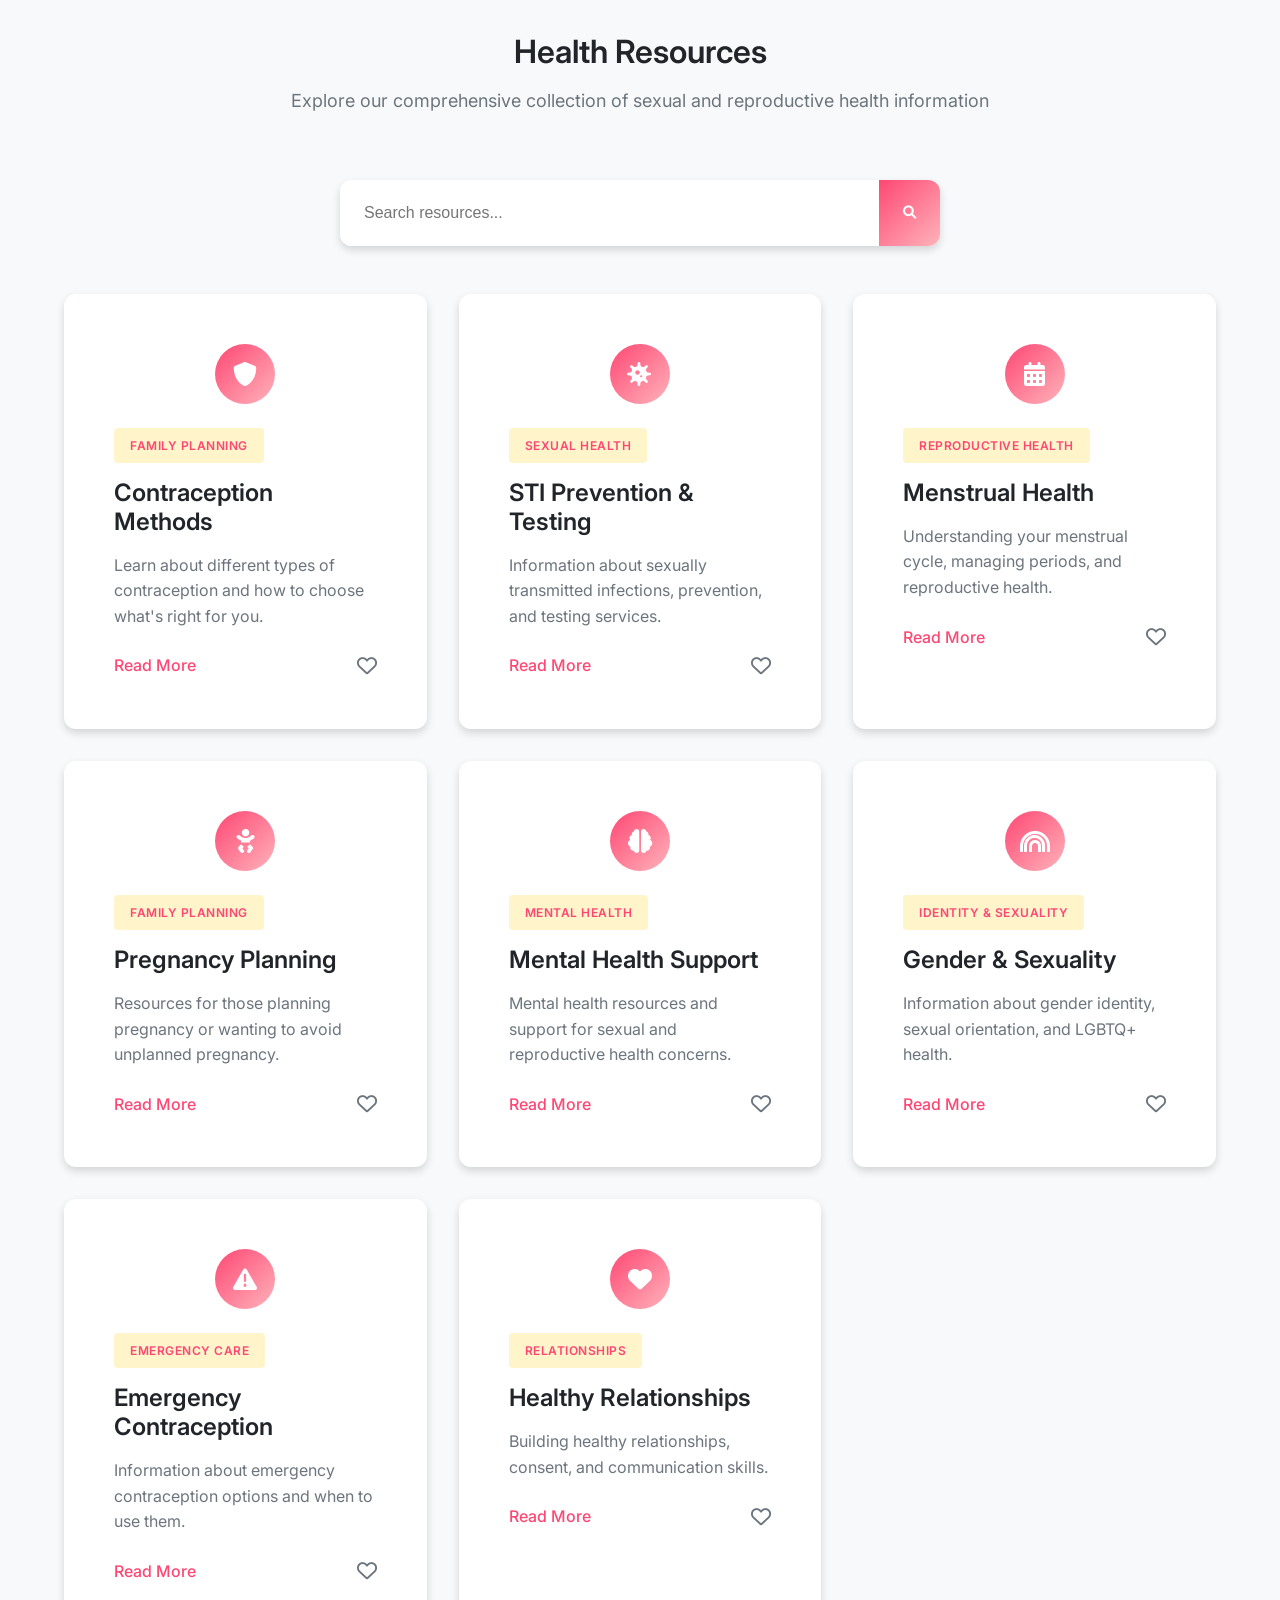
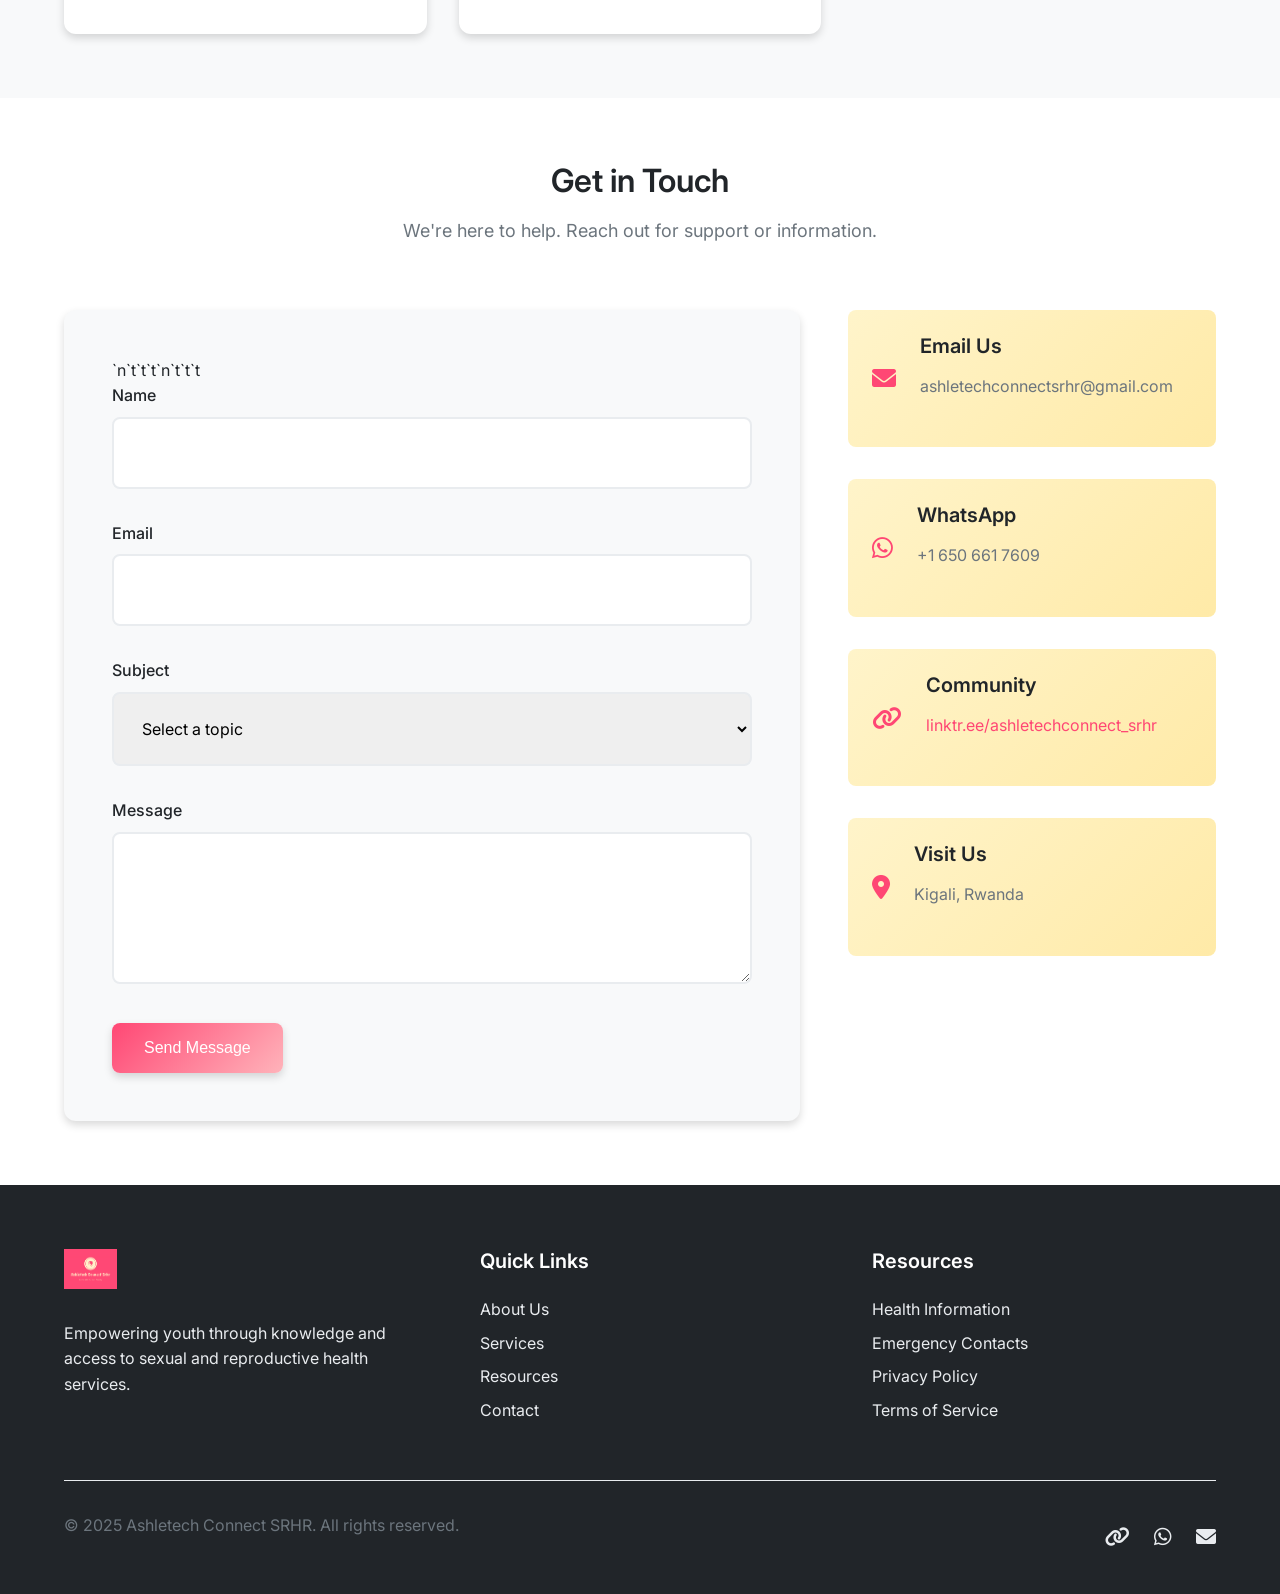
==== commit 15ae49de: "Ashletech Connect" ====
--- a/index.html
+++ b/index.html
@@ -184,7 +184,12 @@
             </div>
             <div class="contact-content">
                 <div class="contact-form">
-                    <form id="contactForm">
+                    <form id="contactForm" name="contact" method="POST" data-netlify="true" data-netlify-honeypot="bot-field">`n`t`t`t<!-- Hidden field for spam protection -->`n`t`t`t<div style="display: none;">`n`t`t`t`t<label>Don't fill this out if you're human: <input name="bot-field" /></label>`n`t`t`t</div>
+                        <!-- Hidden fields for Formspree configuration -->
+                        <input type="hidden" name="_subject" value="New Contact Form Submission - Ashletech Connect SRHR">
+                        <input type="hidden" name="_next" value="https://your-domain.com/thank-you.html">
+                        <input type="hidden" name="_captcha" value="false">
+
                         <div class="form-group">
                             <label for="name">Name</label>
                             <input type="text" id="name" name="name" required>
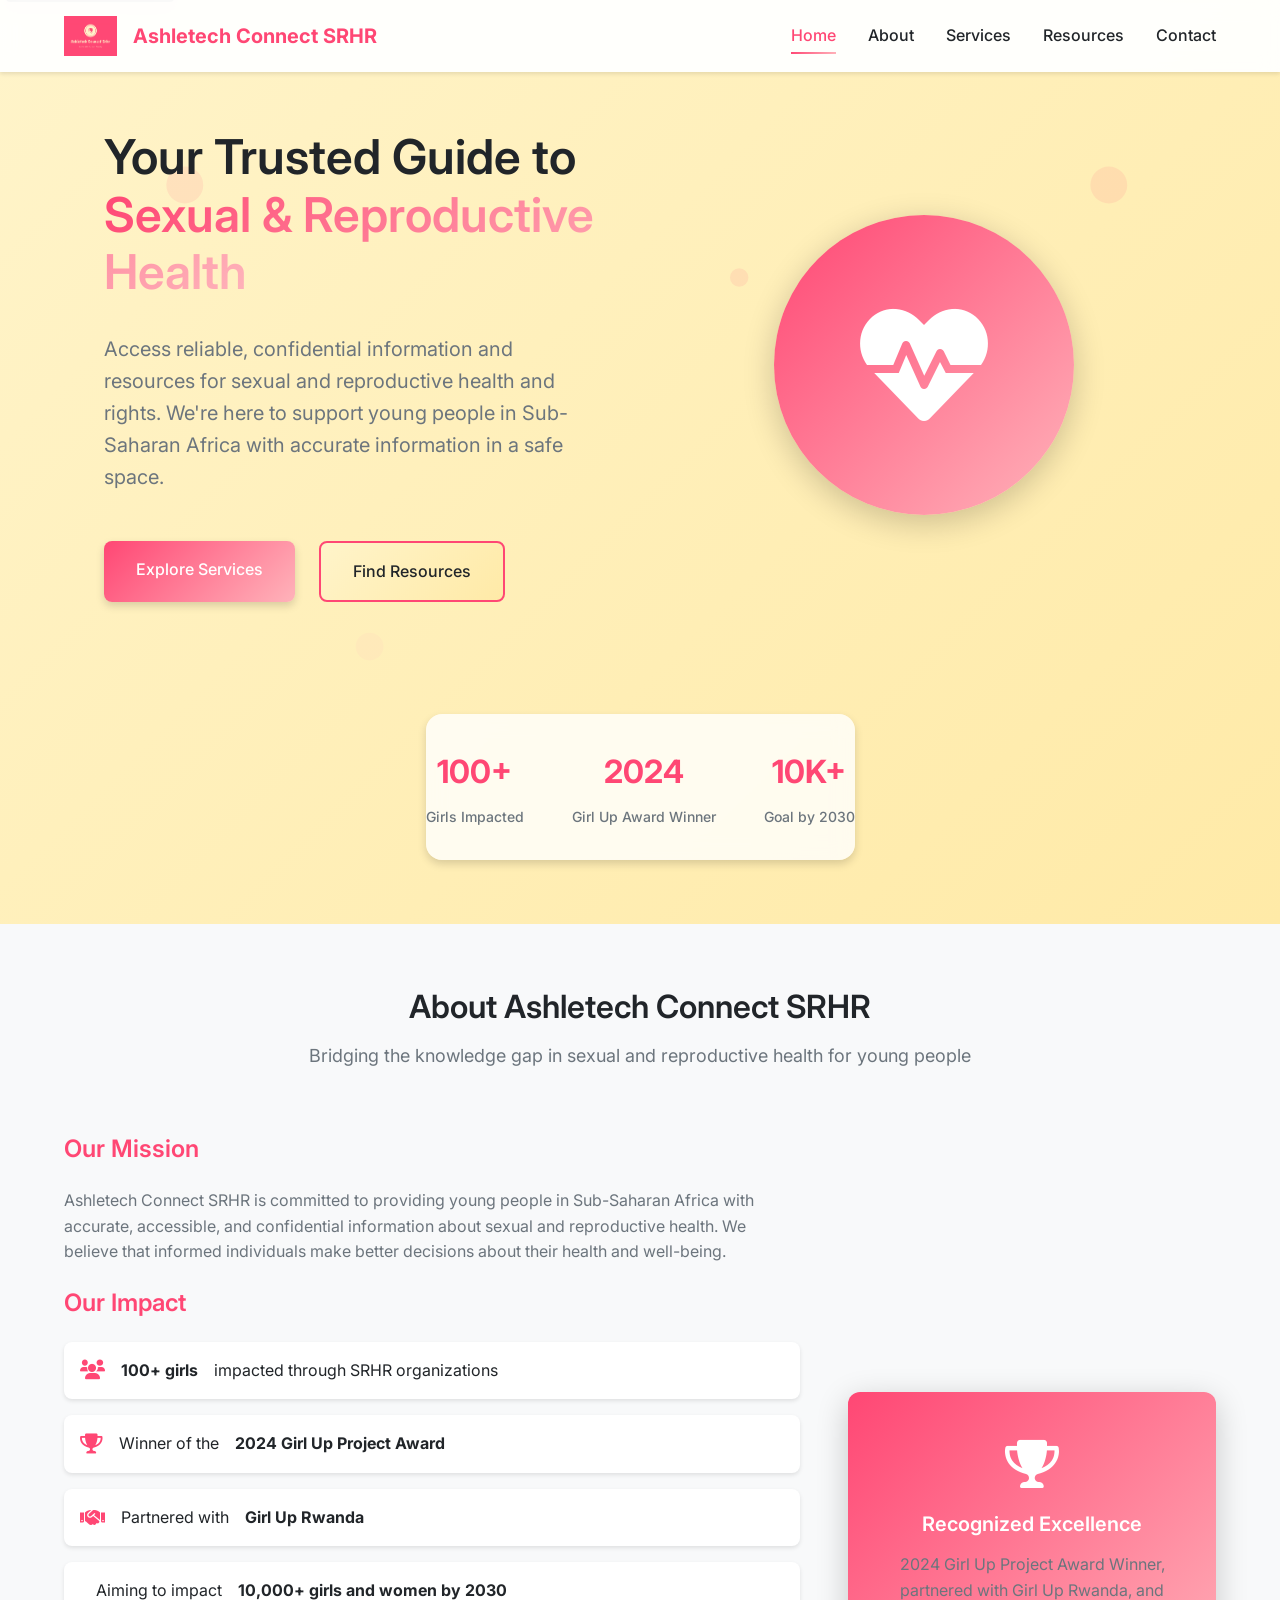
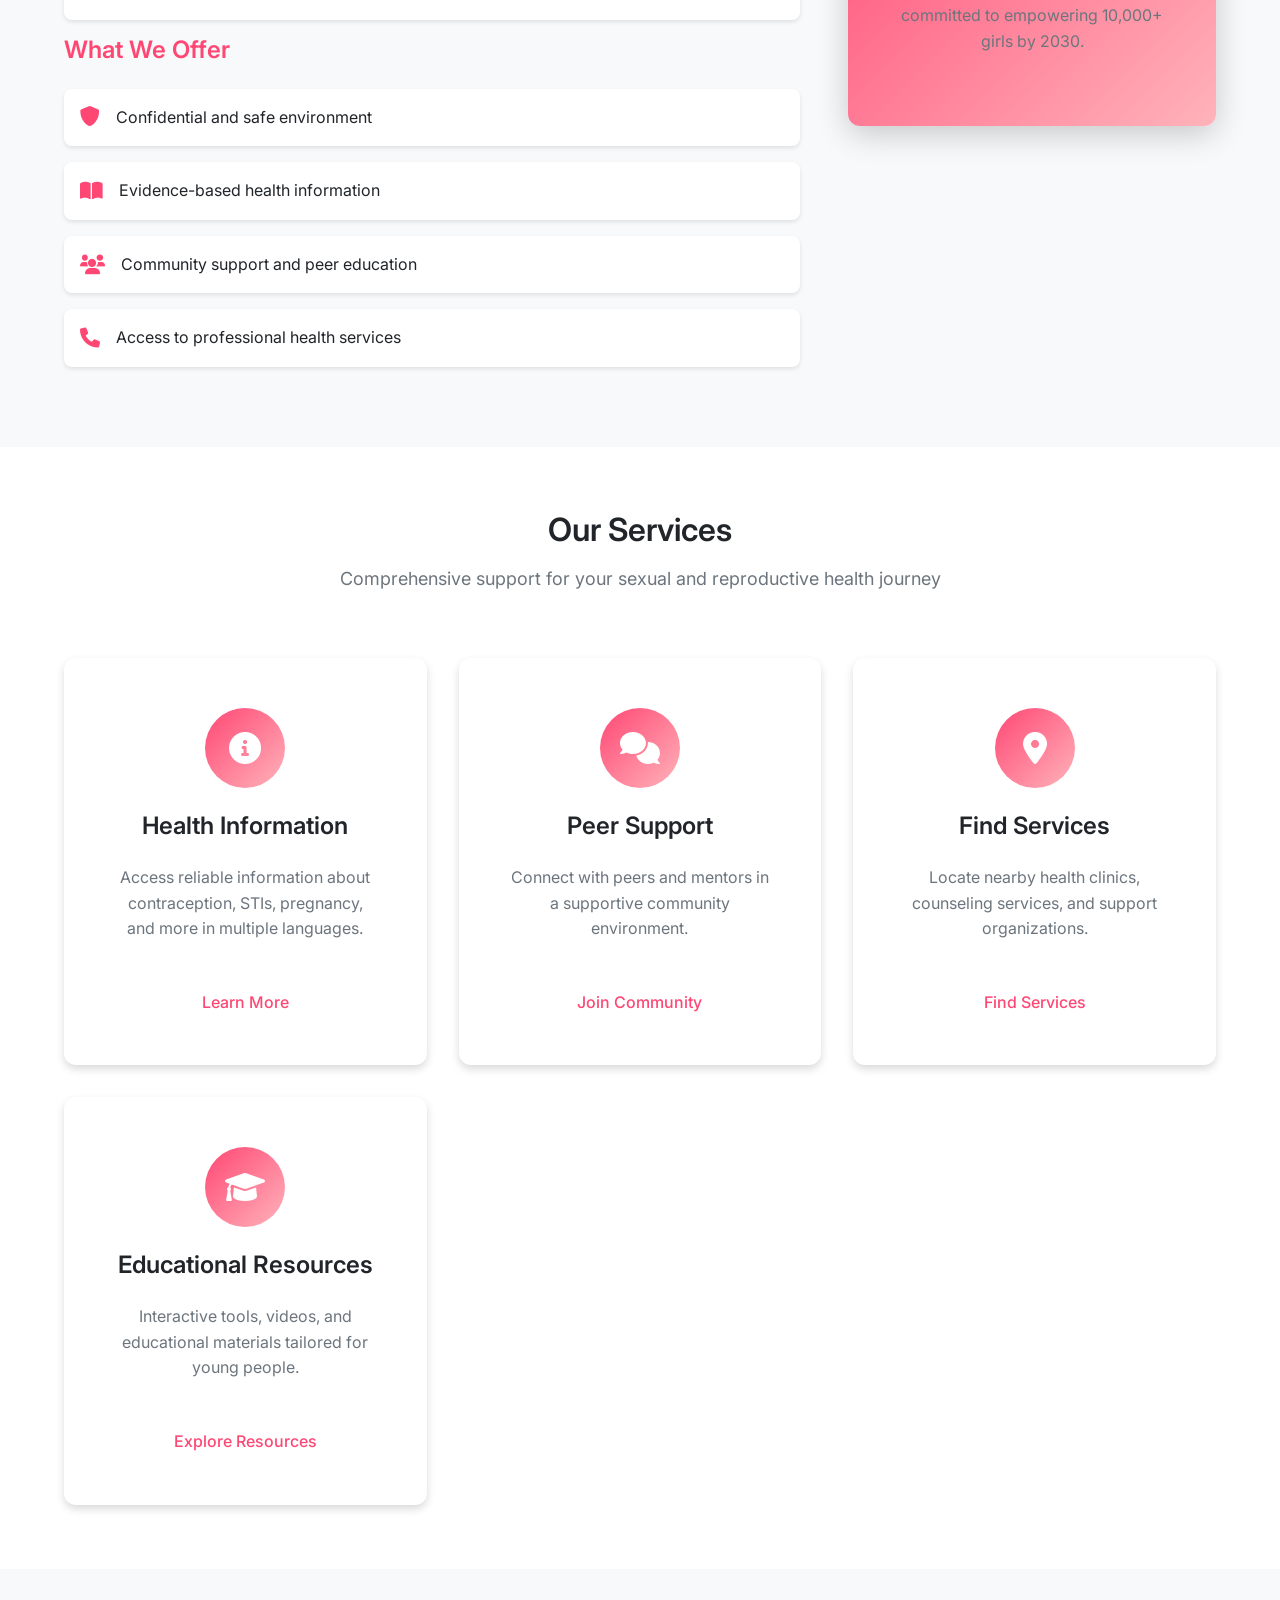
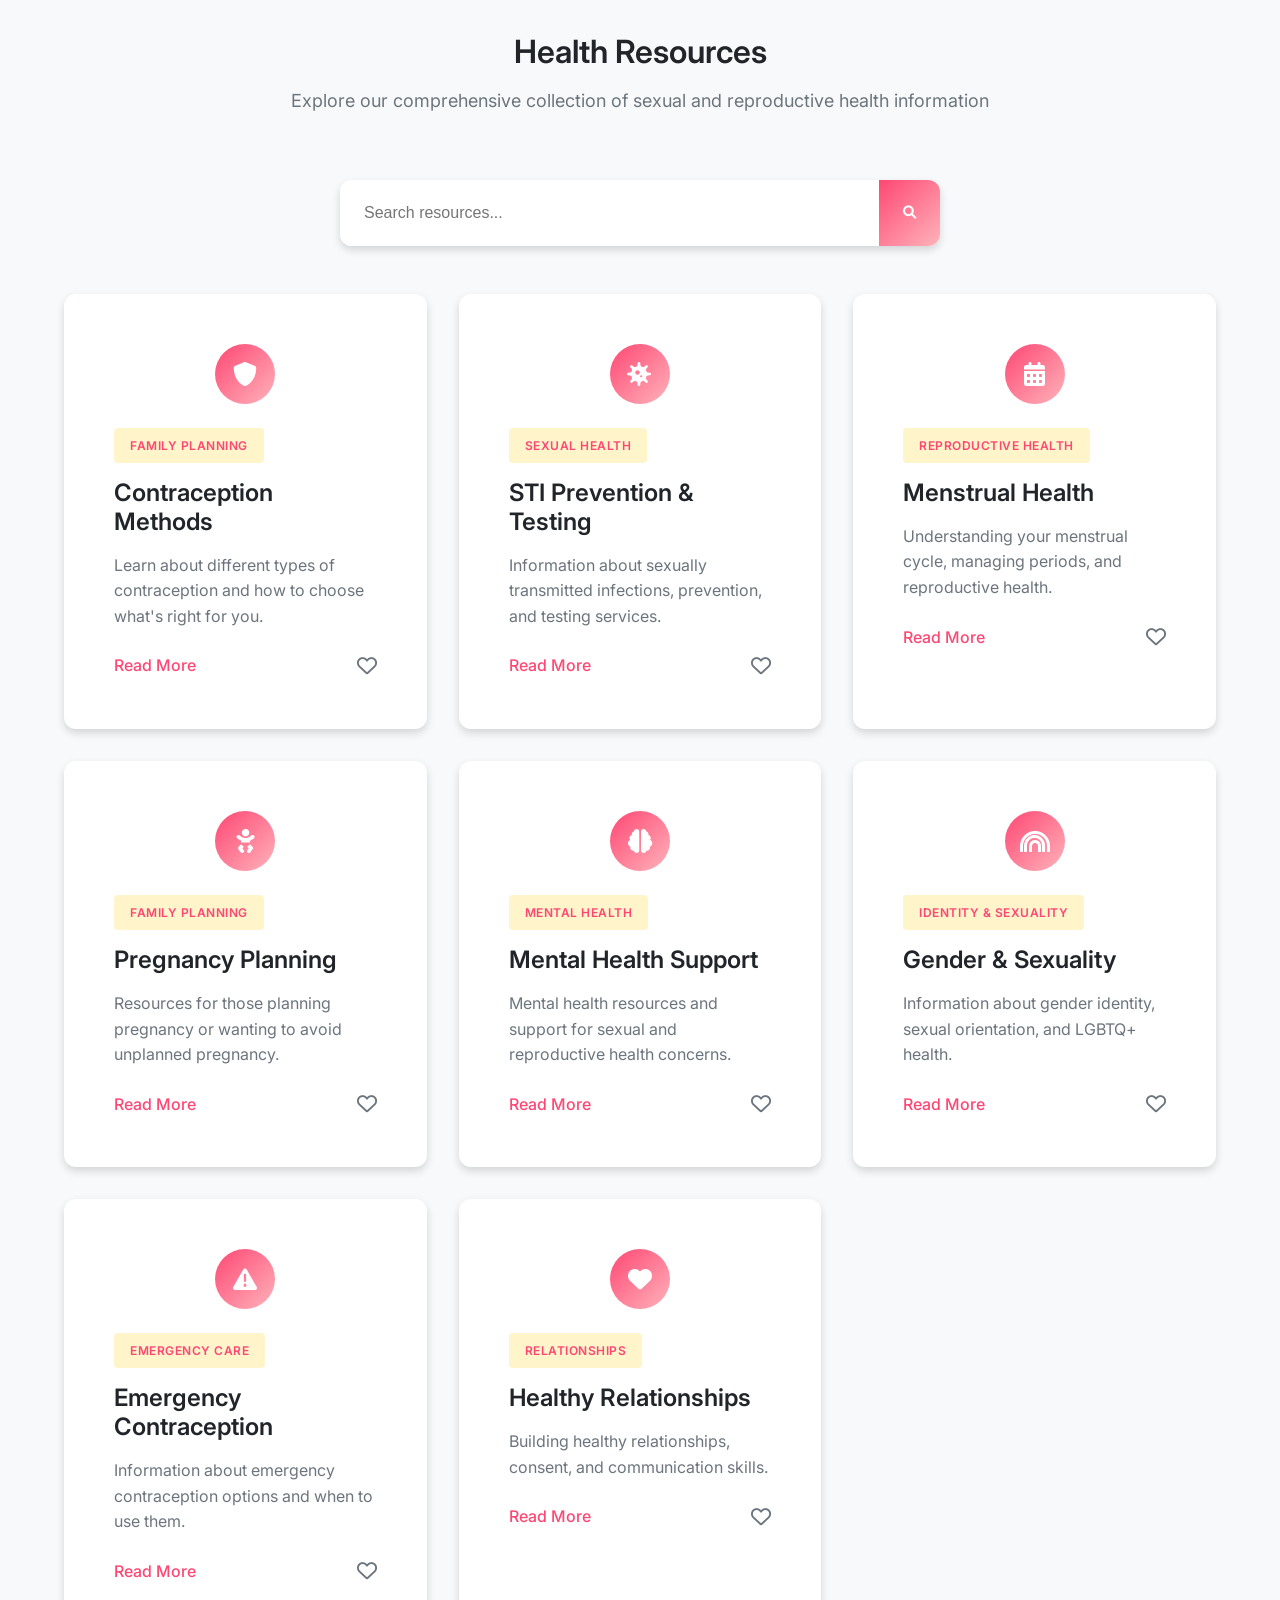
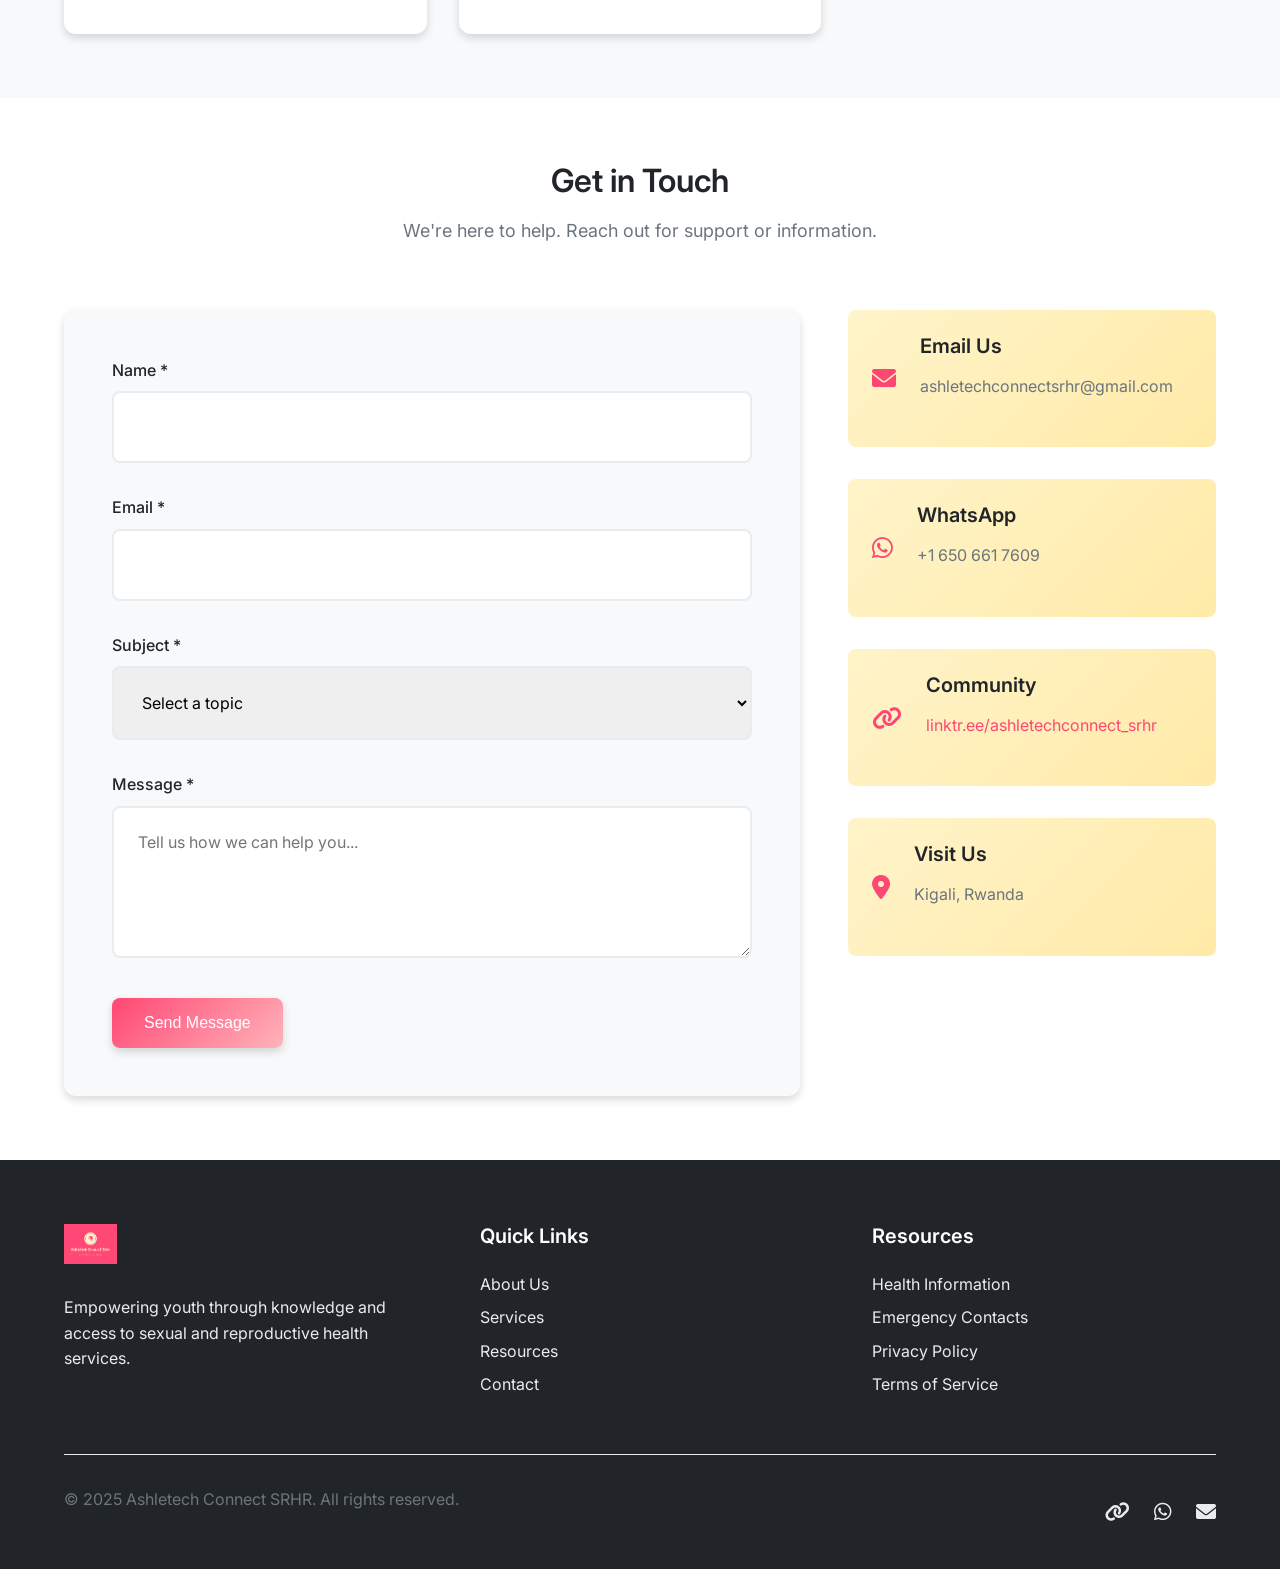
==== commit fd7bbfe7: "Ashletech" ====
--- a/index.html
+++ b/index.html
@@ -184,35 +184,46 @@
             </div>
             <div class="contact-content">
                 <div class="contact-form">
-                    <form id="contactForm" name="contact" method="POST" data-netlify="true" data-netlify-honeypot="bot-field">`n`t`t`t<!-- Hidden field for spam protection -->`n`t`t`t<div style="display: none;">`n`t`t`t`t<label>Don't fill this out if you're human: <input name="bot-field" /></label>`n`t`t`t</div>
-                        <!-- Hidden fields for Formspree configuration -->
-                        <input type="hidden" name="_subject" value="New Contact Form Submission - Ashletech Connect SRHR">
-                        <input type="hidden" name="_next" value="https://your-domain.com/thank-you.html">
-                        <input type="hidden" name="_captcha" value="false">
-
+                    <form id="contactForm" action="https://formspree.io/f/xrbarabn" method="POST">
                         <div class="form-group">
-                            <label for="name">Name</label>
+                            <label for="name">Name *</label>
                             <input type="text" id="name" name="name" required>
                         </div>
                         <div class="form-group">
-                            <label for="email">Email</label>
+                            <label for="email">Email *</label>
                             <input type="email" id="email" name="email" required>
                         </div>
                         <div class="form-group">
-                            <label for="subject">Subject</label>
+                            <label for="subject">Subject *</label>
                             <select id="subject" name="subject" required>
                                 <option value="">Select a topic</option>
                                 <option value="general">General Inquiry</option>
                                 <option value="support">Need Support</option>
                                 <option value="feedback">Feedback</option>
+                                <option value="partnership">Partnership</option>
+                                <option value="volunteer">Volunteer</option>
                             </select>
                         </div>
                         <div class="form-group">
-                            <label for="message">Message</label>
-                            <textarea id="message" name="message" rows="5" required></textarea>
-                        </div>
-                        <button type="submit" class="btn btn-primary">Send Message</button>
+                            <label for="message">Message *</label>
+                            <textarea id="message" name="message" rows="5" required placeholder="Tell us how we can help you..."></textarea>
+                        </div>
+
+                        <!-- Formspree hidden fields for better spam protection -->
+                        <input type="hidden" name="_subject" value="New Contact Form Submission - Ashletech Connect SRHR">
+                        <input type="hidden" name="_next" value="thank-you.html">
+                        <input type="hidden" name="_captcha" value="false">
+
+                        <button type="submit" class="btn btn-primary" id="submitBtn">
+                            <span id="btnText">Send Message</span>
+                            <span id="btnLoading" style="display: none;">
+                                <i class="fas fa-spinner fa-spin"></i> Sending...
+                            </span>
+                        </button>
                     </form>
+
+                    <!-- Success/Error Messages -->
+                    <div id="formMessage" style="display: none; margin-top: 1rem; padding: 1rem; border-radius: 8px;"></div>
                 </div>
                 <div class="contact-info">
                     <div class="contact-item">
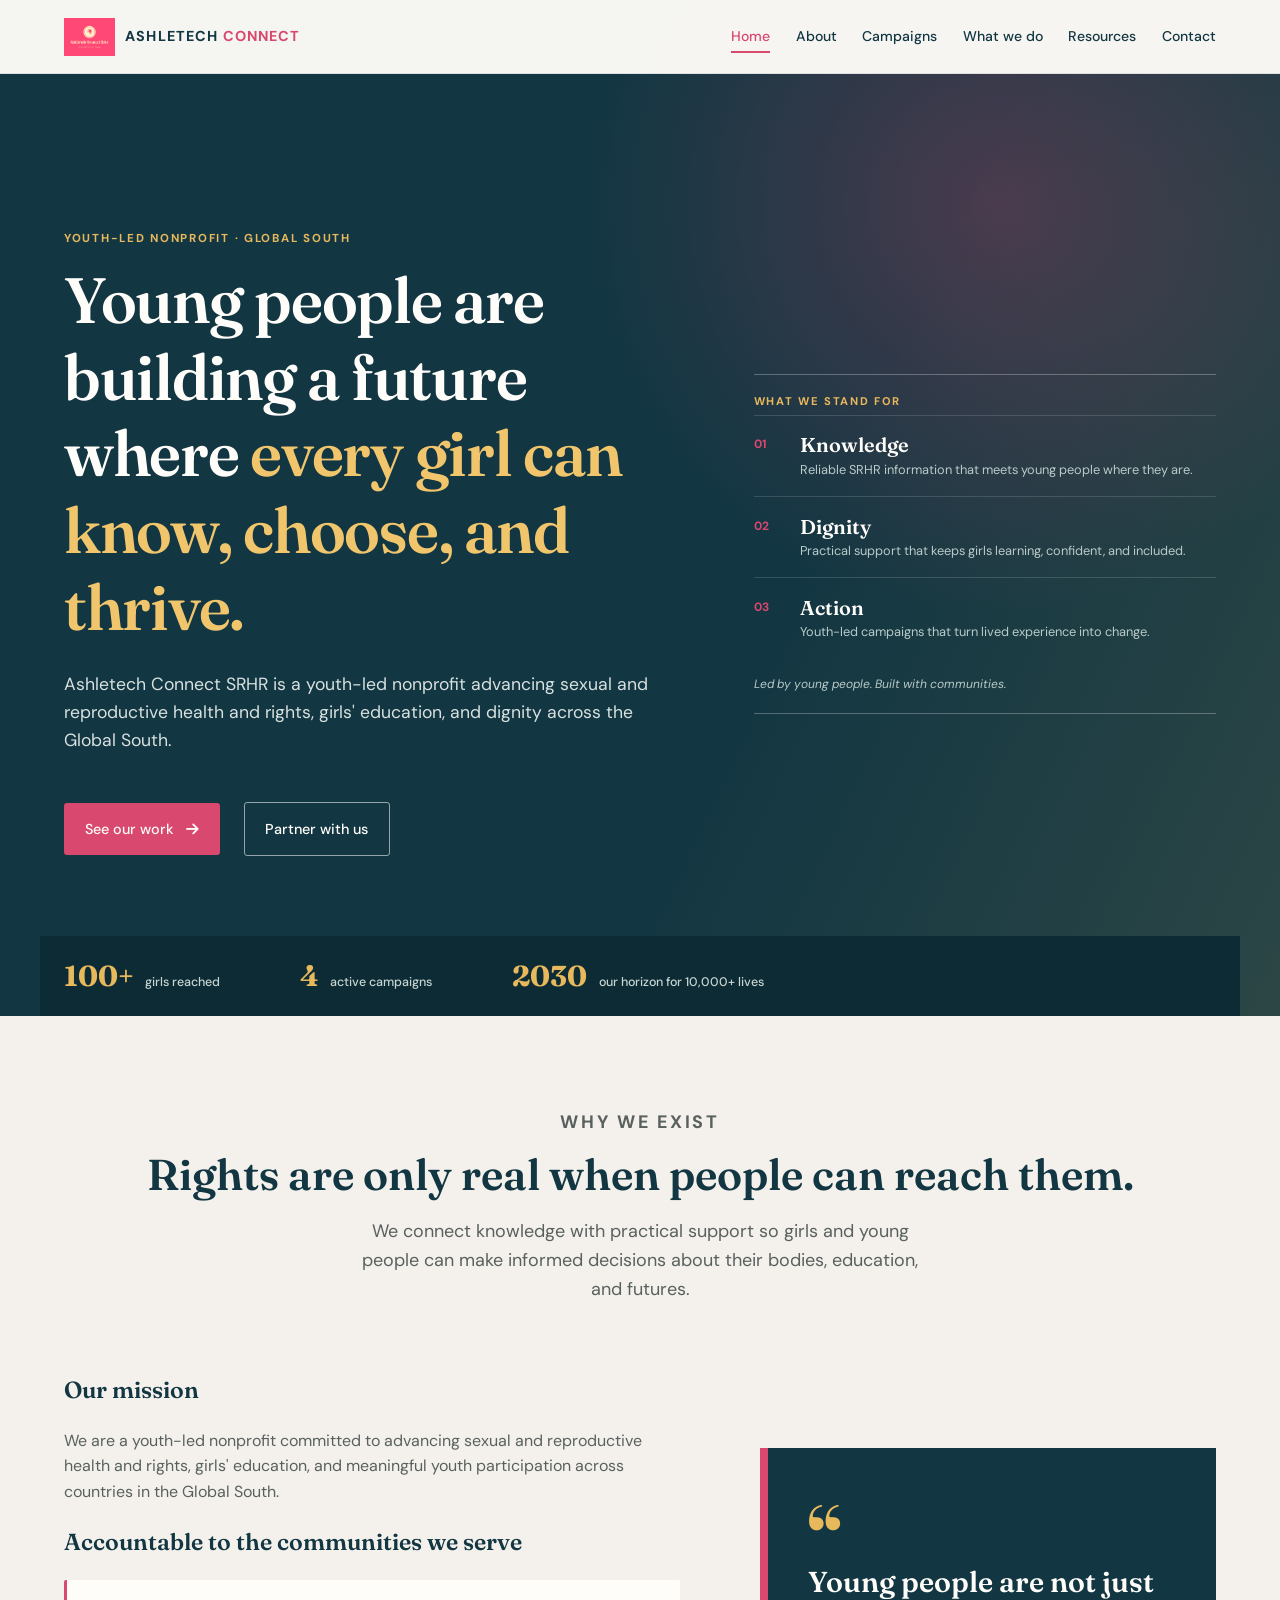
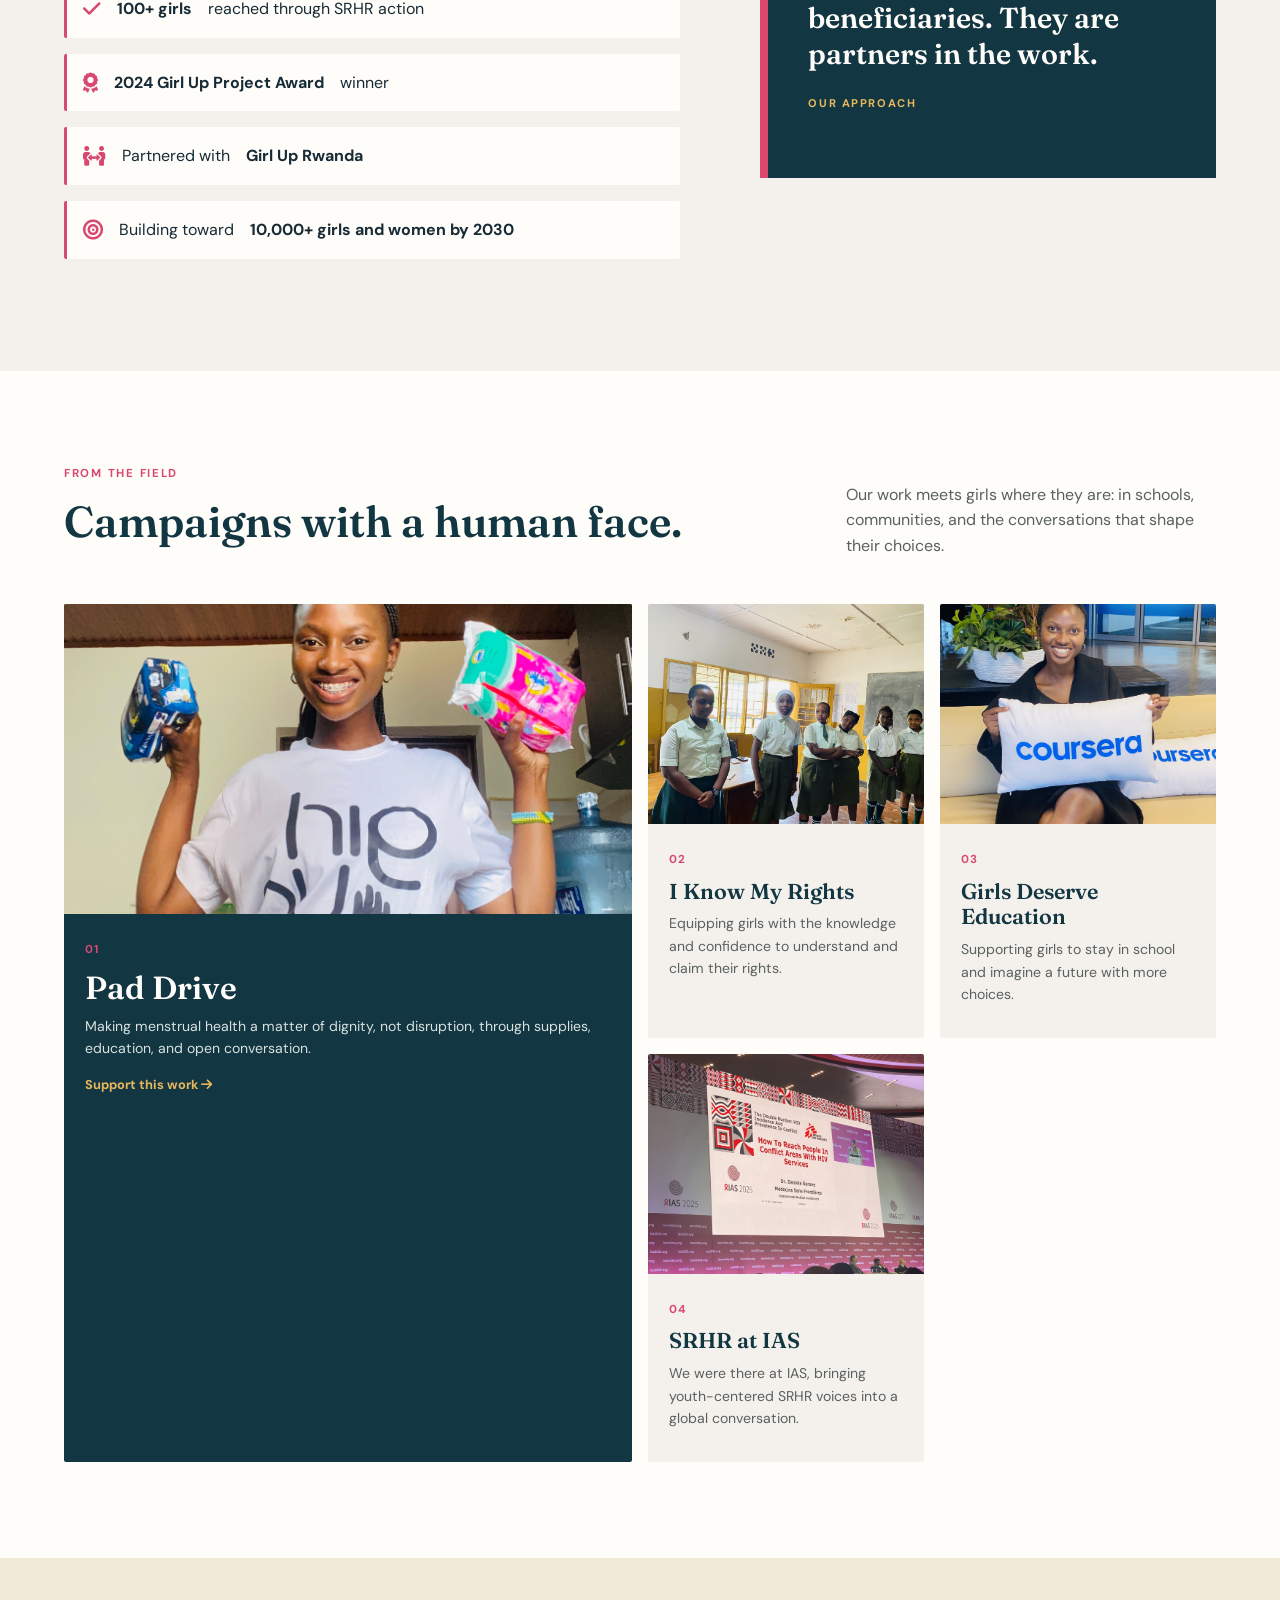
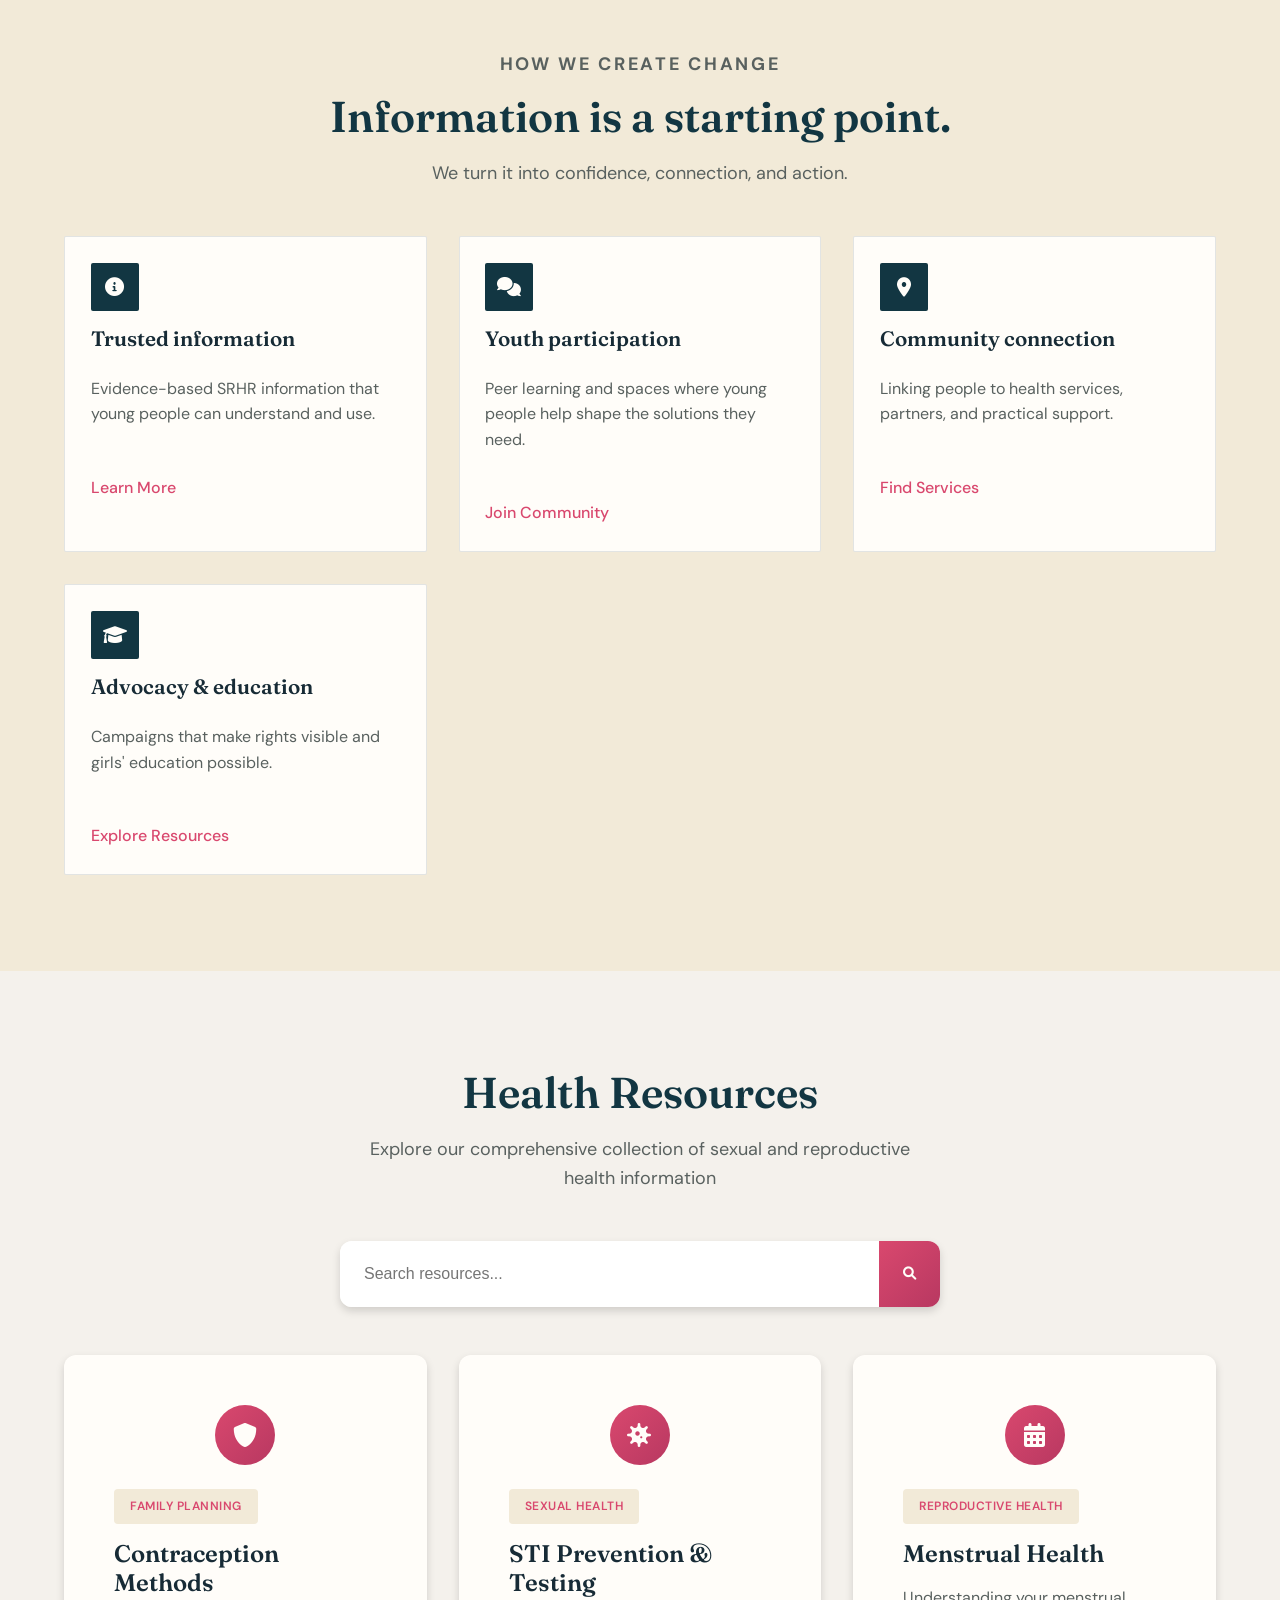
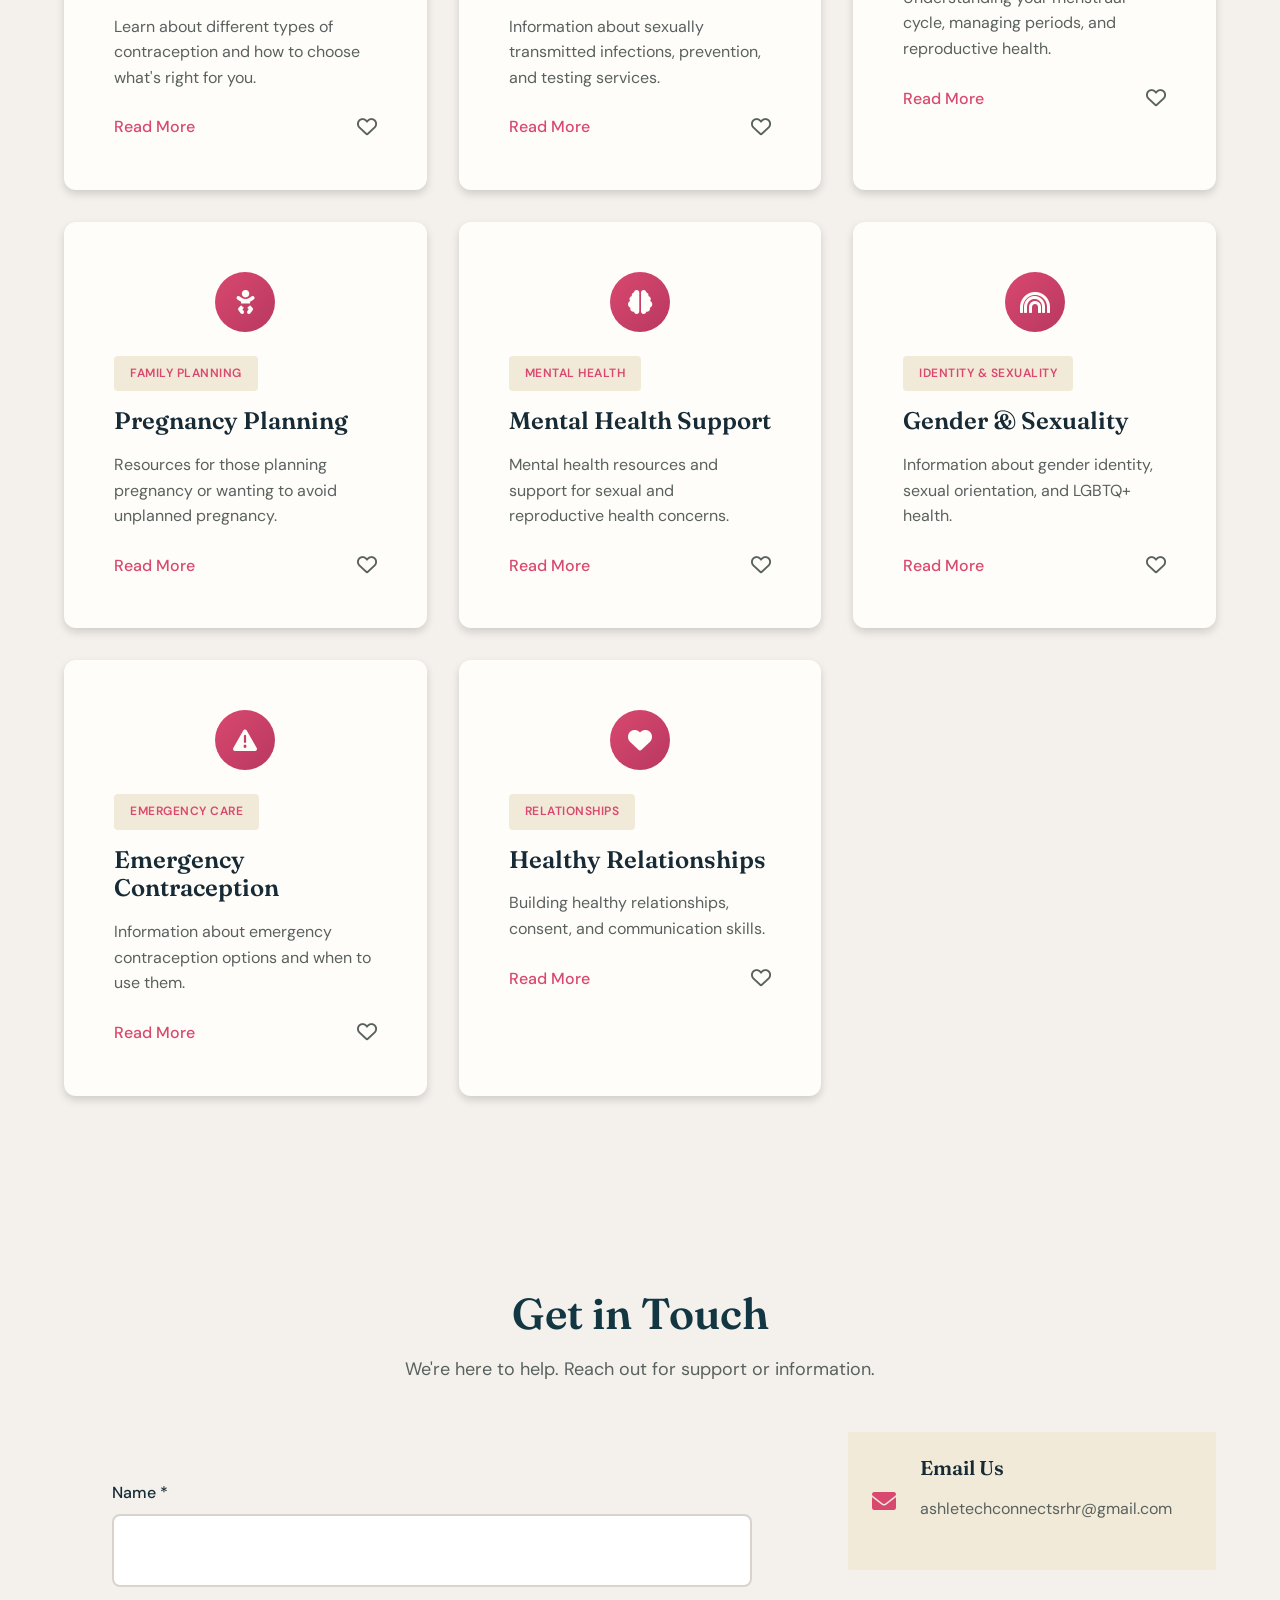
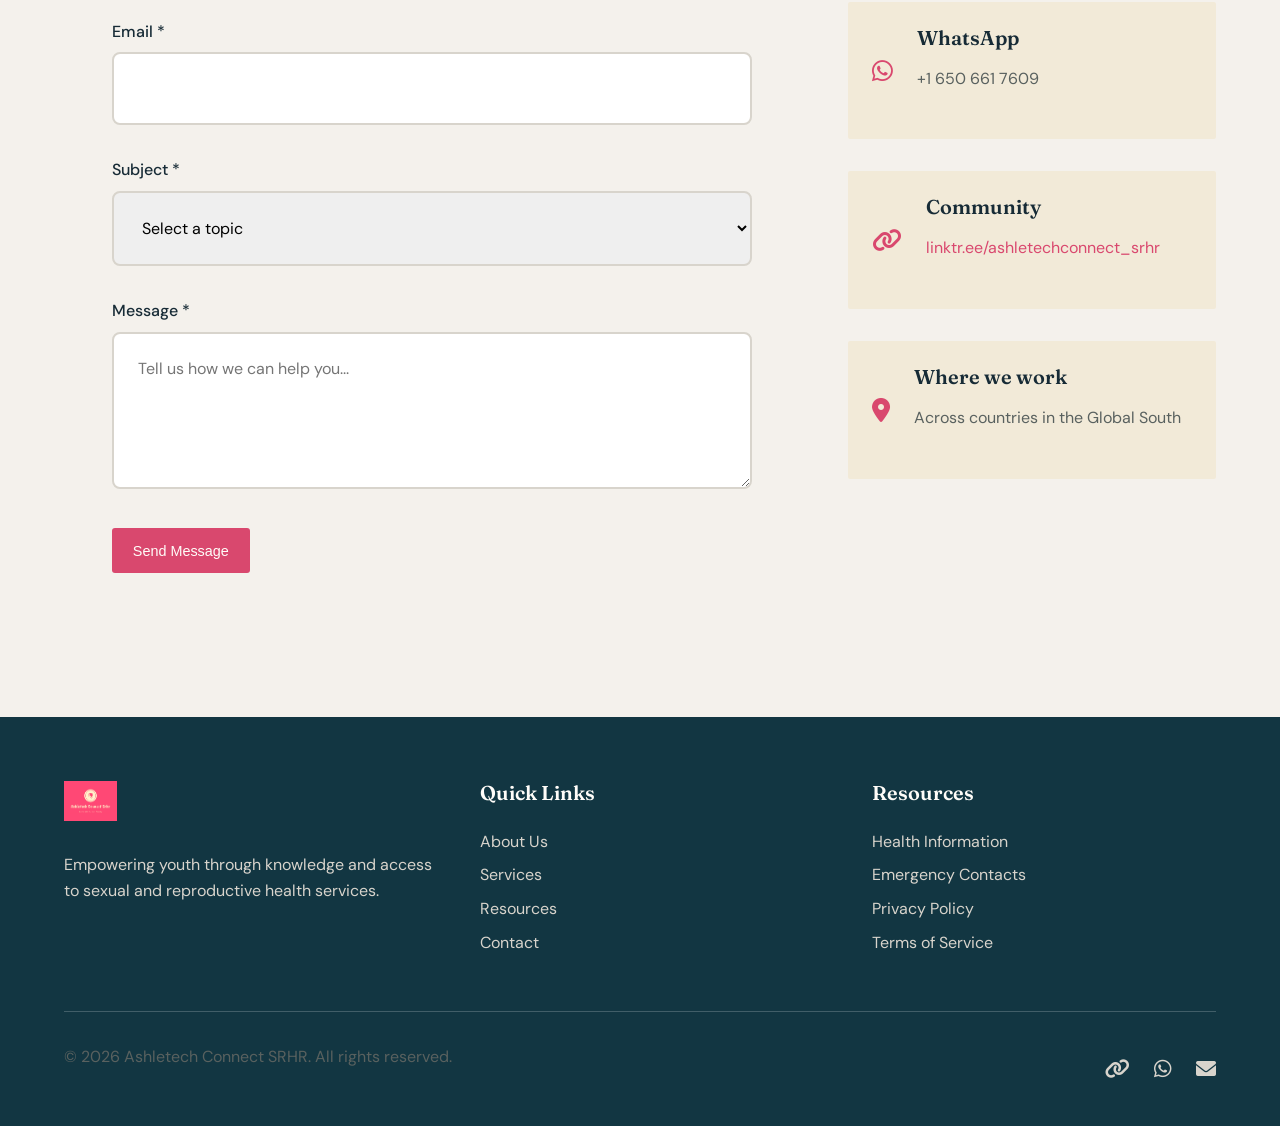
==== commit 2954d18f: "Update" ====
--- a/index.html
+++ b/index.html
@@ -3,11 +3,11 @@
 <head>
     <meta charset="UTF-8">
     <meta name="viewport" content="width=device-width, initial-scale=1.0">
-    <title>Ashletech Connect SRHR - Sexual & Reproductive Health Information</title>
-    <meta name="description" content="A safe platform providing reliable sexual and reproductive health information for young people in Sub-Saharan Africa.">
-    <link rel="stylesheet" href="styles.css">
+    <title>Ashletech Connect SRHR | Knowledge. Dignity. Action.</title>
+    <meta name="description" content="Ashletech Connect SRHR is a youth-led nonprofit advancing girls' education, rights, and sexual and reproductive health across the Global South.">
+    <link rel="stylesheet" href="styles.css?v=20260825">
     <link rel="icon" href="Assets/ashletech-connect-srhr-high-resolution-logo.png" type="image/png">
-    <link href="https://fonts.googleapis.com/css2?family=Inter:wght@300;400;500;600;700&display=swap" rel="stylesheet">
+    <link href="https://fonts.googleapis.com/css2?family=DM+Sans:wght@400;500;600;700&family=Fraunces:opsz,wght@9..144,600;9..144,700&display=swap" rel="stylesheet">
     <link href="https://cdnjs.cloudflare.com/ajax/libs/font-awesome/6.0.0/css/all.min.css" rel="stylesheet">
 </head>
 <body>
@@ -17,12 +17,13 @@
             <div class="nav-container">
                 <div class="logo">
                     <img src="Assets/ashletech-connect-srhr-high-resolution-logo.png" alt="Ashletech Connect SRHR Logo" class="logo-image">
-                    <span class="logo-text">Ashletech Connect SRHR</span>
+                    <span class="logo-text">ASHLETECH <em>CONNECT</em></span>
                 </div>
                 <div class="nav-menu" id="nav-menu">
                     <a href="#home" class="nav-link active">Home</a>
                     <a href="#about" class="nav-link">About</a>
-                    <a href="#services" class="nav-link">Services</a>
+                    <a href="#campaigns" class="nav-link">Campaigns</a>
+                    <a href="#services" class="nav-link">What we do</a>
                     <a href="#resources" class="nav-link">Resources</a>
                     <a href="#contact" class="nav-link">Contact</a>
                     <!-- Admin link hidden from public view -->
@@ -38,36 +39,33 @@
     <section class="hero" id="home">
         <div class="hero-container">
             <div class="hero-content">
-                <h1 class="hero-title">
-                    Your Trusted Guide to <span class="highlight">Sexual & Reproductive Health</span>
-                </h1>
+                <p class="eyebrow">YOUTH-LED NONPROFIT · GLOBAL SOUTH</p>
+                <h1 class="hero-title">Young people are building a future where <span class="highlight">every girl can know, choose, and thrive.</span></h1>
                 <p class="hero-subtitle">
-                    Access reliable, confidential information and resources for sexual and reproductive health and rights.
-                    We're here to support young people in Sub-Saharan Africa with accurate information in a safe space.
+                    Ashletech Connect SRHR is a youth-led nonprofit advancing sexual and reproductive health and rights, girls' education, and dignity across the Global South.
                 </p>
                 <div class="hero-buttons">
-                    <a href="#services" class="btn btn-primary">Explore Services</a>
-                    <a href="#resources" class="btn btn-secondary">Find Resources</a>
-                </div>
-            </div>
-            <div class="hero-image">
-                <div class="hero-illustration">
-                    <i class="fas fa-heartbeat"></i>
-                </div>
-            </div>
+                    <a href="#campaigns" class="btn btn-primary">See our work <i class="fas fa-arrow-right"></i></a>
+                    <a href="#contact" class="btn btn-secondary">Partner with us</a>
+                </div>
+            </div>
+            <aside class="hero-impact" aria-label="Our focus areas">
+                <p class="hero-impact-label">WHAT WE STAND FOR</p>
+                <div class="impact-line"><span>01</span><strong>Knowledge</strong><p>Reliable SRHR information that meets young people where they are.</p></div>
+                <div class="impact-line"><span>02</span><strong>Dignity</strong><p>Practical support that keeps girls learning, confident, and included.</p></div>
+                <div class="impact-line"><span>03</span><strong>Action</strong><p>Youth-led campaigns that turn lived experience into change.</p></div>
+                <p class="hero-signature">Led by young people. Built with communities.</p>
+            </aside>
         </div>
         <div class="hero-stats">
             <div class="stat">
-                <div class="stat-number">100+</div>
-                <div class="stat-label">Girls Impacted</div>
+                <div class="stat-number">100+</div><div class="stat-label">girls reached</div>
             </div>
             <div class="stat">
-                <div class="stat-number">2024</div>
-                <div class="stat-label">Girl Up Award Winner</div>
+                <div class="stat-number">4</div><div class="stat-label">active campaigns</div>
             </div>
             <div class="stat">
-                <div class="stat-number">10K+</div>
-                <div class="stat-label">Goal by 2030</div>
+                <div class="stat-number">2030</div><div class="stat-label">our horizon for 10,000+ lives</div>
             </div>
         </div>
     </section>
@@ -76,40 +74,43 @@
     <section class="about" id="about">
         <div class="container">
             <div class="section-header">
-                <h2>About Ashletech Connect SRHR</h2>
-                <p>Bridging the knowledge gap in sexual and reproductive health for young people</p>
+                <p class="eyebrow">WHY WE EXIST</p><h2>Rights are only real when people can reach them.</h2>
+                <p>We connect knowledge with practical support so girls and young people can make informed decisions about their bodies, education, and futures.</p>
             </div>
             <div class="about-content">
                 <div class="about-text">
-                    <h3>Our Mission</h3>
+                    <h3>Our mission</h3>
                     <p>
-                        Ashletech Connect SRHR is committed to providing young people in Sub-Saharan Africa
-                        with accurate, accessible, and confidential information about sexual and reproductive health.
-                        We believe that informed individuals make better decisions about their health and well-being.
+                        We are a youth-led nonprofit committed to advancing sexual and reproductive health and rights, girls' education, and meaningful youth participation across countries in the Global South.
                     </p>
-                    <h3>Our Impact</h3>
+                    <h3>Accountable to the communities we serve</h3>
                     <ul class="feature-list">
-                        <li><i class="fas fa-users"></i> <strong>100+ girls</strong> impacted through SRHR organizations</li>
-                        <li><i class="fas fa-trophy"></i> Winner of the <strong>2024 Girl Up Project Award</strong></li>
-                        <li><i class="fas fa-handshake"></i> Partnered with <strong>Girl Up Rwanda</strong></li>
-                        <li><i class="fas fa-target"></i> Aiming to impact <strong>10,000+ girls and women by 2030</strong></li>
+                        <li><i class="fas fa-check"></i> <strong>100+ girls</strong> reached through SRHR action</li>
+                        <li><i class="fas fa-award"></i> <strong>2024 Girl Up Project Award</strong> winner</li>
+                        <li><i class="fas fa-people-arrows"></i> Partnered with <strong>Girl Up Rwanda</strong></li>
+                        <li><i class="fas fa-bullseye"></i> Building toward <strong>10,000+ girls and women by 2030</strong></li>
                     </ul>
 
-                    <h3>What We Offer</h3>
-                    <ul class="feature-list">
-                        <li><i class="fas fa-shield-alt"></i> Confidential and safe environment</li>
-                        <li><i class="fas fa-book-open"></i> Evidence-based health information</li>
-                        <li><i class="fas fa-users"></i> Community support and peer education</li>
-                        <li><i class="fas fa-phone"></i> Access to professional health services</li>
-                    </ul>
                 </div>
                 <div class="about-image">
-                    <div class="mission-card">
-                        <i class="fas fa-trophy"></i>
-                        <h4>Recognized Excellence</h4>
-                        <p>2024 Girl Up Project Award Winner, partnered with Girl Up Rwanda, and committed to empowering 10,000+ girls by 2030.</p>
-                    </div>
-                </div>
+                    <div class="about-statement">
+                        <span class="statement-mark">“</span>
+                        <p>Young people are not just beneficiaries. They are partners in the work.</p>
+                        <span class="statement-source">OUR APPROACH</span>
+                    </div>
+                </div>
+            </div>
+        </div>
+    </section>
+
+    <section class="campaigns" id="campaigns">
+        <div class="container">
+            <div class="section-intro"><div><p class="eyebrow">FROM THE FIELD</p><h2>Campaigns with a human face.</h2></div><p>Our work meets girls where they are: in schools, communities, and the conversations that shape their choices.</p></div>
+            <div class="campaign-grid">
+                <article class="campaign-card campaign-feature"><img src="Assets/ashletechpad_drive.jpg" alt="Girls at an Ashletech Connect pad drive"><div class="campaign-copy"><span class="campaign-number">01</span><h3>Pad Drive</h3><p>Making menstrual health a matter of dignity, not disruption, through supplies, education, and open conversation.</p><a href="#contact">Support this work <i class="fas fa-arrow-right"></i></a></div></article>
+                <article class="campaign-card"><img src="Assets/campaign-rights.jpg" alt="Girls learning about their rights at school"><div class="campaign-copy"><span class="campaign-number">02</span><h3>I Know My Rights</h3><p>Equipping girls with the knowledge and confidence to understand and claim their rights.</p></div></article>
+                <article class="campaign-card"><img src="Assets/campaign-education.jpg" alt="Girls participating in education programming"><div class="campaign-copy"><span class="campaign-number">03</span><h3>Girls Deserve Education</h3><p>Supporting girls to stay in school and imagine a future with more choices.</p></div></article>
+                <article class="campaign-card"><img src="Assets/campaign-ias.jpg" alt="Ashletech Connect at an IAS session"><div class="campaign-copy"><span class="campaign-number">04</span><h3>SRHR at IAS</h3><p>We were there at IAS, bringing youth-centered SRHR voices into a global conversation.</p></div></article>
             </div>
         </div>
     </section>
@@ -118,40 +119,36 @@
     <section class="services" id="services">
         <div class="container">
             <div class="section-header">
-                <h2>Our Services</h2>
-                <p>Comprehensive support for your sexual and reproductive health journey</p>
+                <p class="eyebrow">HOW WE CREATE CHANGE</p><h2>Information is a starting point.</h2>
+                <p>We turn it into confidence, connection, and action.</p>
             </div>
             <div class="services-grid">
                 <div class="service-card">
                     <div class="service-icon">
                         <i class="fas fa-info-circle"></i>
                     </div>
-                    <h3>Health Information</h3>
-                    <p>Access reliable information about contraception, STIs, pregnancy, and more in multiple languages.</p>
+                    <h3>Trusted information</h3><p>Evidence-based SRHR information that young people can understand and use.</p>
                     <a href="#" class="service-link">Learn More</a>
                 </div>
                 <div class="service-card">
                     <div class="service-icon">
                         <i class="fas fa-comments"></i>
                     </div>
-                    <h3>Peer Support</h3>
-                    <p>Connect with peers and mentors in a supportive community environment.</p>
+                    <h3>Youth participation</h3><p>Peer learning and spaces where young people help shape the solutions they need.</p>
                     <a href="#" class="service-link">Join Community</a>
                 </div>
                 <div class="service-card">
                     <div class="service-icon">
                         <i class="fas fa-map-marker-alt"></i>
                     </div>
-                    <h3>Find Services</h3>
-                    <p>Locate nearby health clinics, counseling services, and support organizations.</p>
+                    <h3>Community connection</h3><p>Linking people to health services, partners, and practical support.</p>
                     <a href="#" class="service-link">Find Services</a>
                 </div>
                 <div class="service-card">
                     <div class="service-icon">
                         <i class="fas fa-graduation-cap"></i>
                     </div>
-                    <h3>Educational Resources</h3>
-                    <p>Interactive tools, videos, and educational materials tailored for young people.</p>
+                    <h3>Advocacy & education</h3><p>Campaigns that make rights visible and girls' education possible.</p>
                     <a href="#" class="service-link">Explore Resources</a>
                 </div>
             </div>
@@ -250,8 +247,8 @@
                     <div class="contact-item">
                         <i class="fas fa-map-marker-alt"></i>
                         <div>
-                            <h4>Visit Us</h4>
-                            <p>Kigali, Rwanda</p>
+                            <h4>Where we work</h4>
+                            <p>Across countries in the Global South</p>
                         </div>
                     </div>
                 </div>
@@ -289,7 +286,7 @@
                 </div>
             </div>
             <div class="footer-bottom">
-                <p>&copy; 2025 Ashletech Connect SRHR. All rights reserved.</p>
+                <p>&copy; 2026 Ashletech Connect SRHR. All rights reserved.</p>
                 <div class="social-links">
                     <a href="https://linktr.ee/ashletechconnect_srhr" target="_blank" class="social-link" title="Our Community"><i class="fas fa-link"></i></a>
                     <a href="https://wa.me/16506617609" target="_blank" class="social-link" title="WhatsApp"><i class="fab fa-whatsapp"></i></a>
--- a/styles.css
+++ b/styles.css
@@ -911,3 +911,142 @@
     outline: 2px solid var(--primary-color);
     outline-offset: 2px;
 }
+/* Focus states */
+.nav-link:focus,
+.btn:focus,
+.search-input:focus,
+.form-group input:focus,
+.form-group select:focus,
+.form-group textarea:focus {
+    outline: 2px solid var(--primary-color);
+    outline-offset: 2px;
+}
+
+/* Impact-led visual system */
+:root {
+    --primary-color: #d9486e;
+    --secondary-color: #f2ead8;
+    --accent-color: #e7b85c;
+    --white: #fffdf9;
+    --light-gray: #f4f1ec;
+    --medium-gray: #d8d4cc;
+    --dark-gray: #59615f;
+    --text-dark: #172b36;
+    --navy: #123642;
+    --ink: #172b36;
+    --gradient-primary: linear-gradient(135deg, #d9486e 0%, #b83861 100%);
+    --gradient-secondary: linear-gradient(135deg, #f2ead8 0%, #e8e0cc 100%);
+}
+
+body { font-family: 'DM Sans', sans-serif; background: var(--white); }
+h1, h2, h3, h4, h5, h6 { font-family: 'Fraunces', serif; }
+.header { background: rgba(255, 253, 249, .96); border-bottom: 1px solid rgba(18, 54, 66, .1); box-shadow: none; }
+.nav { padding: 1.1rem 0; }
+.logo { gap: .65rem; }
+.logo-image { height: 38px; }
+.logo-text { color: var(--navy); font-family: 'DM Sans', sans-serif; font-size: .9rem; letter-spacing: .08em; }
+.logo-text em { color: var(--primary-color); font-style: normal; }
+.nav-menu { gap: 1.6rem; }
+.nav-link { color: var(--navy); font-size: .88rem; }
+.nav-link::after { background: var(--primary-color); }
+.hero { min-height: auto; padding: 9rem 0 0; background: var(--navy); color: var(--white); text-align: left; }
+.hero::before { background: radial-gradient(circle at 78% 20%, rgba(217,72,110,.28), transparent 32%), linear-gradient(115deg, transparent 60%, rgba(231,184,92,.12)); opacity: 1; }
+.hero-container { max-width: 1200px; padding: 5.5rem 1.5rem 5rem; grid-template-columns: minmax(0, 1.15fr) minmax(280px, .85fr); gap: 4rem; }
+.hero-content { max-width: 900px; }
+.eyebrow { color: var(--primary-color); font: 700 .72rem/1.2 'DM Sans', sans-serif; letter-spacing: .15em; margin-bottom: 1rem; }
+.hero .eyebrow { color: var(--accent-color); }
+.hero-title { color: var(--white); font-size: clamp(2.8rem, 5vw, 5rem); letter-spacing: -.02em; margin-bottom: 1.5rem; }
+.highlight { color: #f0c56c; background: none; -webkit-text-fill-color: initial; }
+.hero-subtitle { color: #d8e1df; font-size: 1.1rem; max-width: 660px; }
+.hero-buttons { align-items: center; }
+.btn { border-radius: 3px; padding: .9rem 1.3rem; font-size: .9rem; }
+.btn i { margin-left: .5rem; }
+.btn-primary { background: var(--primary-color); box-shadow: none; }
+.btn-primary:hover { background: #ef6686; }
+.btn-secondary { background: transparent; color: var(--white); border: 1px solid rgba(255,255,255,.55); }
+.btn-secondary:hover { background: var(--white); color: var(--navy); border-color: var(--white); }
+.hero-image { display: none; }
+.hero-impact { align-self: center; border-top: 1px solid rgba(255,255,255,.28); border-bottom: 1px solid rgba(255,255,255,.28); padding: 1.2rem 0; }
+.hero-impact-label { color: var(--accent-color); font: 700 .7rem 'DM Sans', sans-serif; letter-spacing: .15em; margin-bottom: .4rem; }
+.impact-line { display: grid; grid-template-columns: 2rem 1fr; column-gap: .9rem; padding: 1.05rem 0; border-top: 1px solid rgba(255,255,255,.14); }
+.impact-line span { color: var(--primary-color); font: 700 .75rem 'DM Sans', sans-serif; padding-top: .25rem; }
+.impact-line strong { color: var(--white); font: 600 1.25rem 'Fraunces', serif; }
+.impact-line p { grid-column: 2; color: #b9cbc8; font-size: .8rem; line-height: 1.45; margin: .2rem 0 0; }
+.hero-signature { color: #b9cbc8; font-size: .75rem; margin: 1rem 0 0; font-style: italic; }
+.hero-photo { width: 100%; height: 100%; min-height: 410px; object-fit: cover; border-radius: 3px; filter: saturate(.85); }
+.hero-caption { position: absolute; bottom: 1.2rem; left: 1.2rem; right: 1.2rem; padding: .9rem 1rem; background: rgba(18,54,66,.88); color: var(--white); display: flex; justify-content: space-between; gap: 1rem; font-size: .8rem; }
+.hero-caption strong { color: var(--accent-color); }
+.hero-caption span { color: #d8e1df; }
+.hero-stats { width: 100%; max-width: 1200px; margin: 0 auto; padding: 1.4rem 1.5rem; background: #0d2b35; border-radius: 0; box-shadow: none; justify-content: flex-start; gap: 5rem; }
+.stat { text-align: left; display: flex; align-items: baseline; gap: .7rem; }
+.stat-number { color: var(--accent-color); font: 700 1.8rem 'Fraunces', serif; margin: 0; }
+.stat-label { color: #c7d5d1; font-size: .78rem; }
+section { padding: 6rem 0; }
+.section-header { margin-bottom: 3rem; }
+.section-header h2, .section-intro h2 { font-size: 2.7rem; color: var(--navy); }
+.section-header p, .section-intro > p { max-width: 580px; margin-left: auto; margin-right: auto; }
+.about { background: var(--light-gray); }
+.about-content { grid-template-columns: 1.15fr .85fr; gap: 5rem; }
+.about-text h3 { color: var(--navy); font-size: 1.45rem; margin-top: 1.5rem; }
+.feature-list li { border-radius: 2px; box-shadow: none; border-left: 3px solid var(--primary-color); }
+.feature-list i { color: var(--primary-color); }
+.about-statement { min-height: 330px; padding: 2.5rem; background: var(--navy); color: var(--white); border-left: 8px solid var(--primary-color); display: flex; flex-direction: column; justify-content: center; }
+.statement-mark { color: var(--accent-color); font: 700 5rem/.6 'Fraunces', serif; }
+.about-statement p { color: var(--white); font: 600 1.8rem/1.25 'Fraunces', serif; }
+.statement-source { color: var(--accent-color); font: 700 .7rem 'DM Sans', sans-serif; letter-spacing: .14em; }
+.campaigns { background: var(--white); }
+.section-intro { display: flex; align-items: end; justify-content: space-between; gap: 3rem; margin-bottom: 2.5rem; }
+.section-intro > p { margin: 0 0 .35rem; max-width: 370px; }
+.campaign-grid { display: grid; grid-template-columns: repeat(4, 1fr); gap: 1rem; }
+.campaign-card { background: var(--light-gray); border-radius: 2px; overflow: hidden; }
+.campaign-card img { width: 100%; height: 220px; display: block; object-fit: cover; }
+.campaign-feature { grid-column: span 2; grid-row: span 2; background: var(--navy); color: var(--white); }
+.campaign-feature img { height: 310px; }
+.campaign-copy { padding: 1.3rem; }
+.campaign-number { color: var(--primary-color); font: 700 .72rem 'DM Sans', sans-serif; letter-spacing: .12em; }
+.campaign-copy h3 { color: var(--navy); font-size: 1.35rem; margin: .5rem 0; }
+.campaign-feature h3 { color: var(--white); font-size: 2rem; }
+.campaign-copy p { font-size: .88rem; margin-bottom: .7rem; }
+.campaign-feature p { color: #d8e1df; }
+.campaign-copy a { color: var(--accent-color); font-size: .8rem; font-weight: 700; text-decoration: none; }
+.services { background: var(--secondary-color); }
+.service-card { border-radius: 2px; box-shadow: none; border: 1px solid rgba(18,54,66,.12); text-align: left; padding: 1.6rem; }
+.service-card:hover { transform: translateY(-3px); border-color: var(--primary-color); }
+.service-icon { width: 48px; height: 48px; border-radius: 2px; background: var(--navy); font-size: 1.2rem; margin: 0 0 1rem; }
+.service-card h3 { font-size: 1.3rem; }
+.service-link { color: var(--primary-color); }
+.contact { background: var(--light-gray); }
+.contact-form { border-radius: 2px; box-shadow: none; }
+.contact-item { border-radius: 2px; background: var(--secondary-color); }
+.footer { background: var(--navy); }
+.footer-bottom { border-color: rgba(255,255,255,.2); }
+
+@media (max-width: 768px) {
+    .hero { padding-top: 7rem; }
+    .hero-container { grid-template-columns: 1fr; padding-top: 2rem; gap: 2rem; }
+    .hero-title { font-size: 2.8rem; }
+    .hero-image, .hero-photo { min-height: 300px; }
+    .about-content, .contact-content { grid-template-columns: minmax(0, 1fr) !important; }
+    .hero-stats { flex-direction: row; gap: 1rem; justify-content: space-between; }
+    .stat { display: block; }
+    .stat-number { display: block; }
+    .stat-label { font-size: .7rem; }
+    .section-intro { display: block; }
+    .section-intro > p { margin-top: 1rem; }
+    .campaign-grid { grid-template-columns: 1fr 1fr; }
+    .campaign-feature { grid-column: span 2; grid-row: auto; }
+}
+@media (max-width: 480px) {
+    .about-content { min-width: 0; }
+    .about-text, .about-image { min-width: 0; width: 100%; }
+    .about-statement { min-height: 260px; padding: 1.8rem; }
+    .about-statement p { font-size: 1.45rem; }
+    .hero-title { font-size: 2.35rem; }
+    .hero-buttons { flex-direction: column; align-items: stretch; }
+    .hero-buttons .btn { text-align: center; }
+    .hero-stats { padding-left: 1rem; padding-right: 1rem; }
+    .stat-number { font-size: 1.45rem; }
+    .stat-label { line-height: 1.2; }
+    .campaign-grid { grid-template-columns: 1fr; }
+    .campaign-feature { grid-column: auto; }
+}
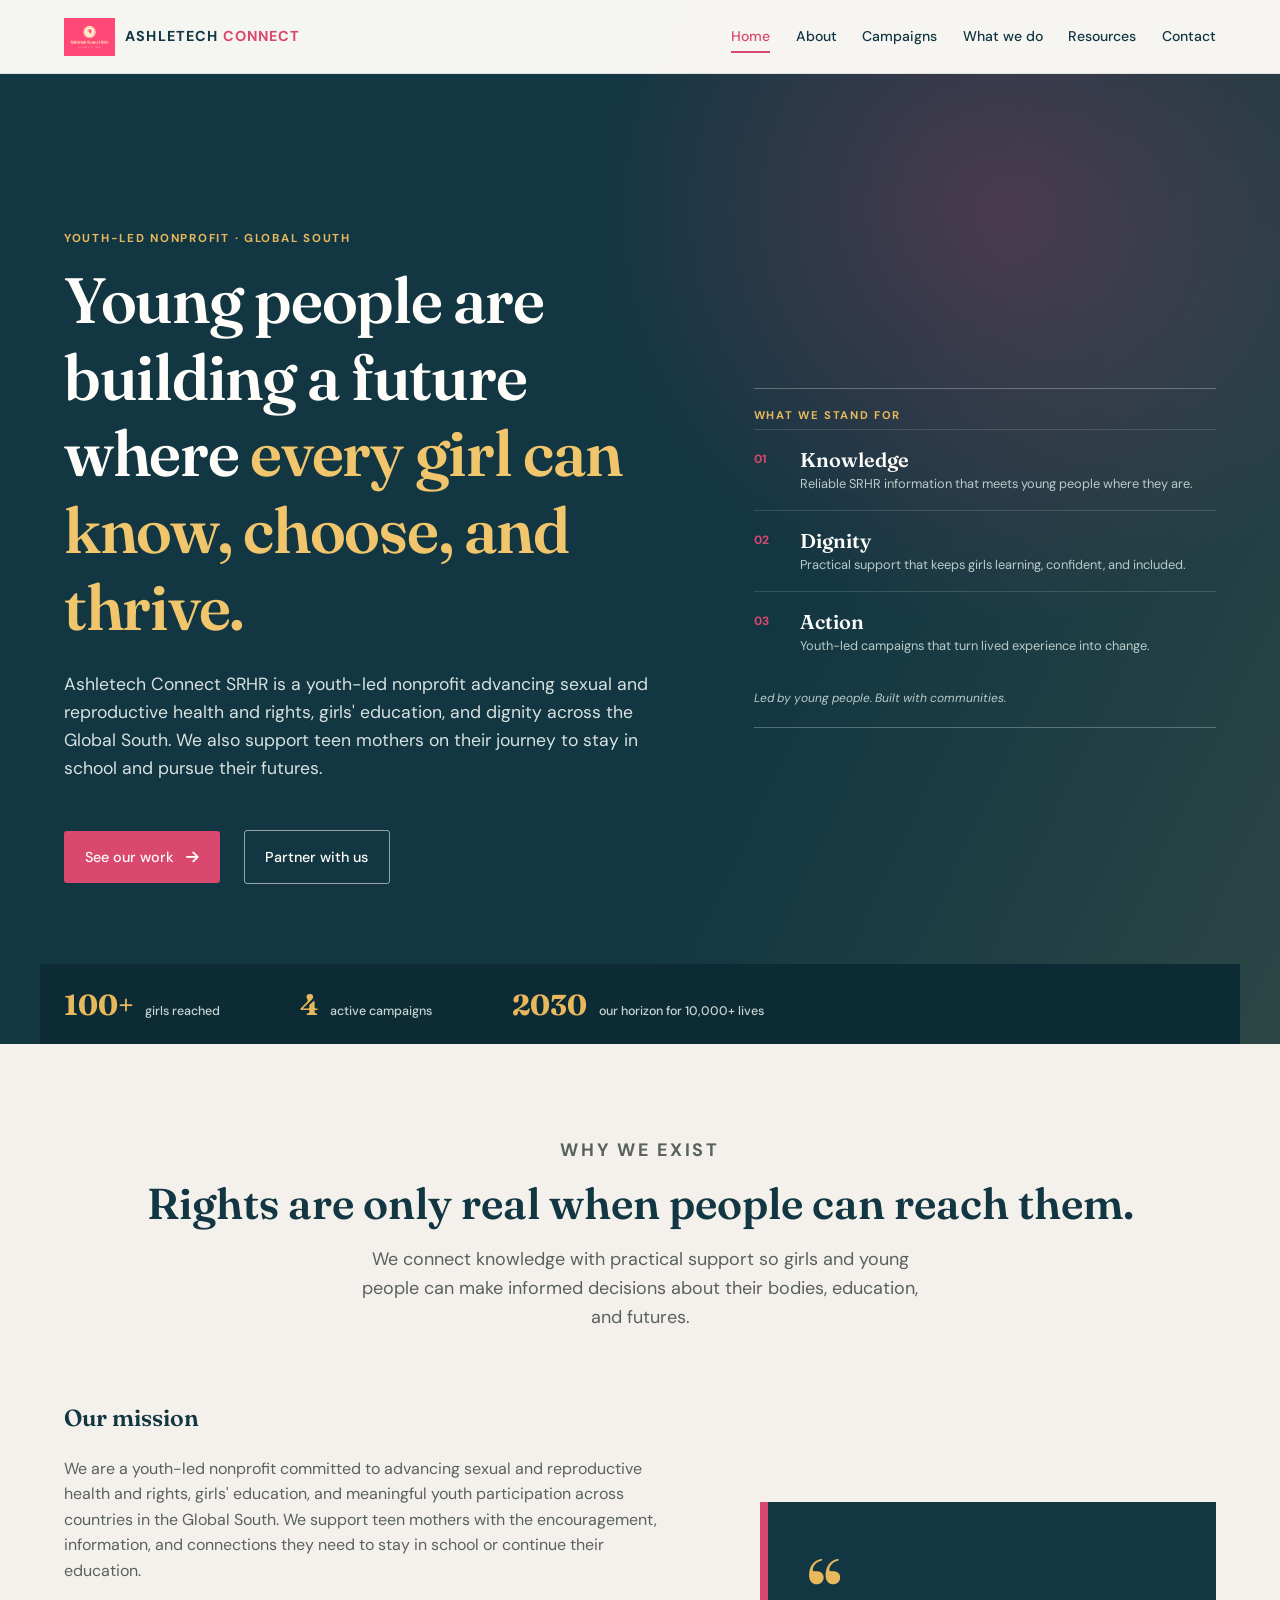
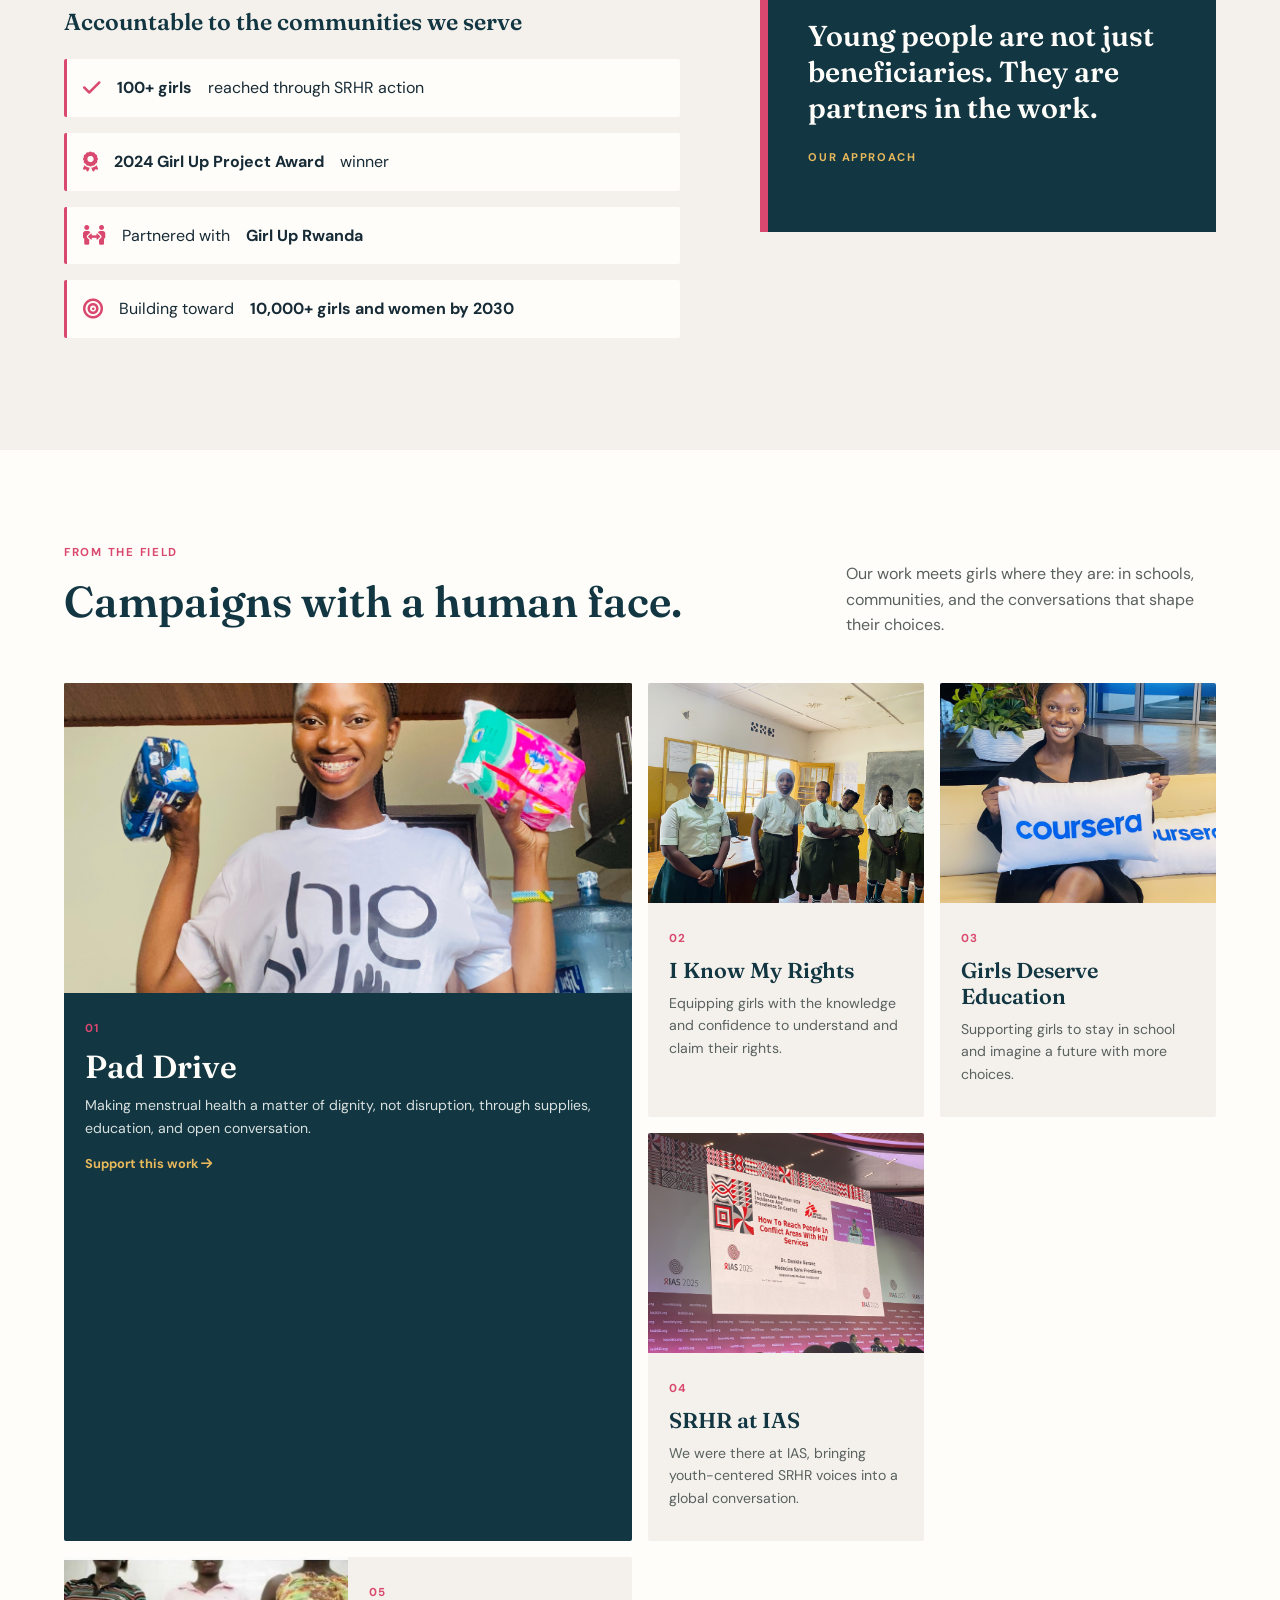
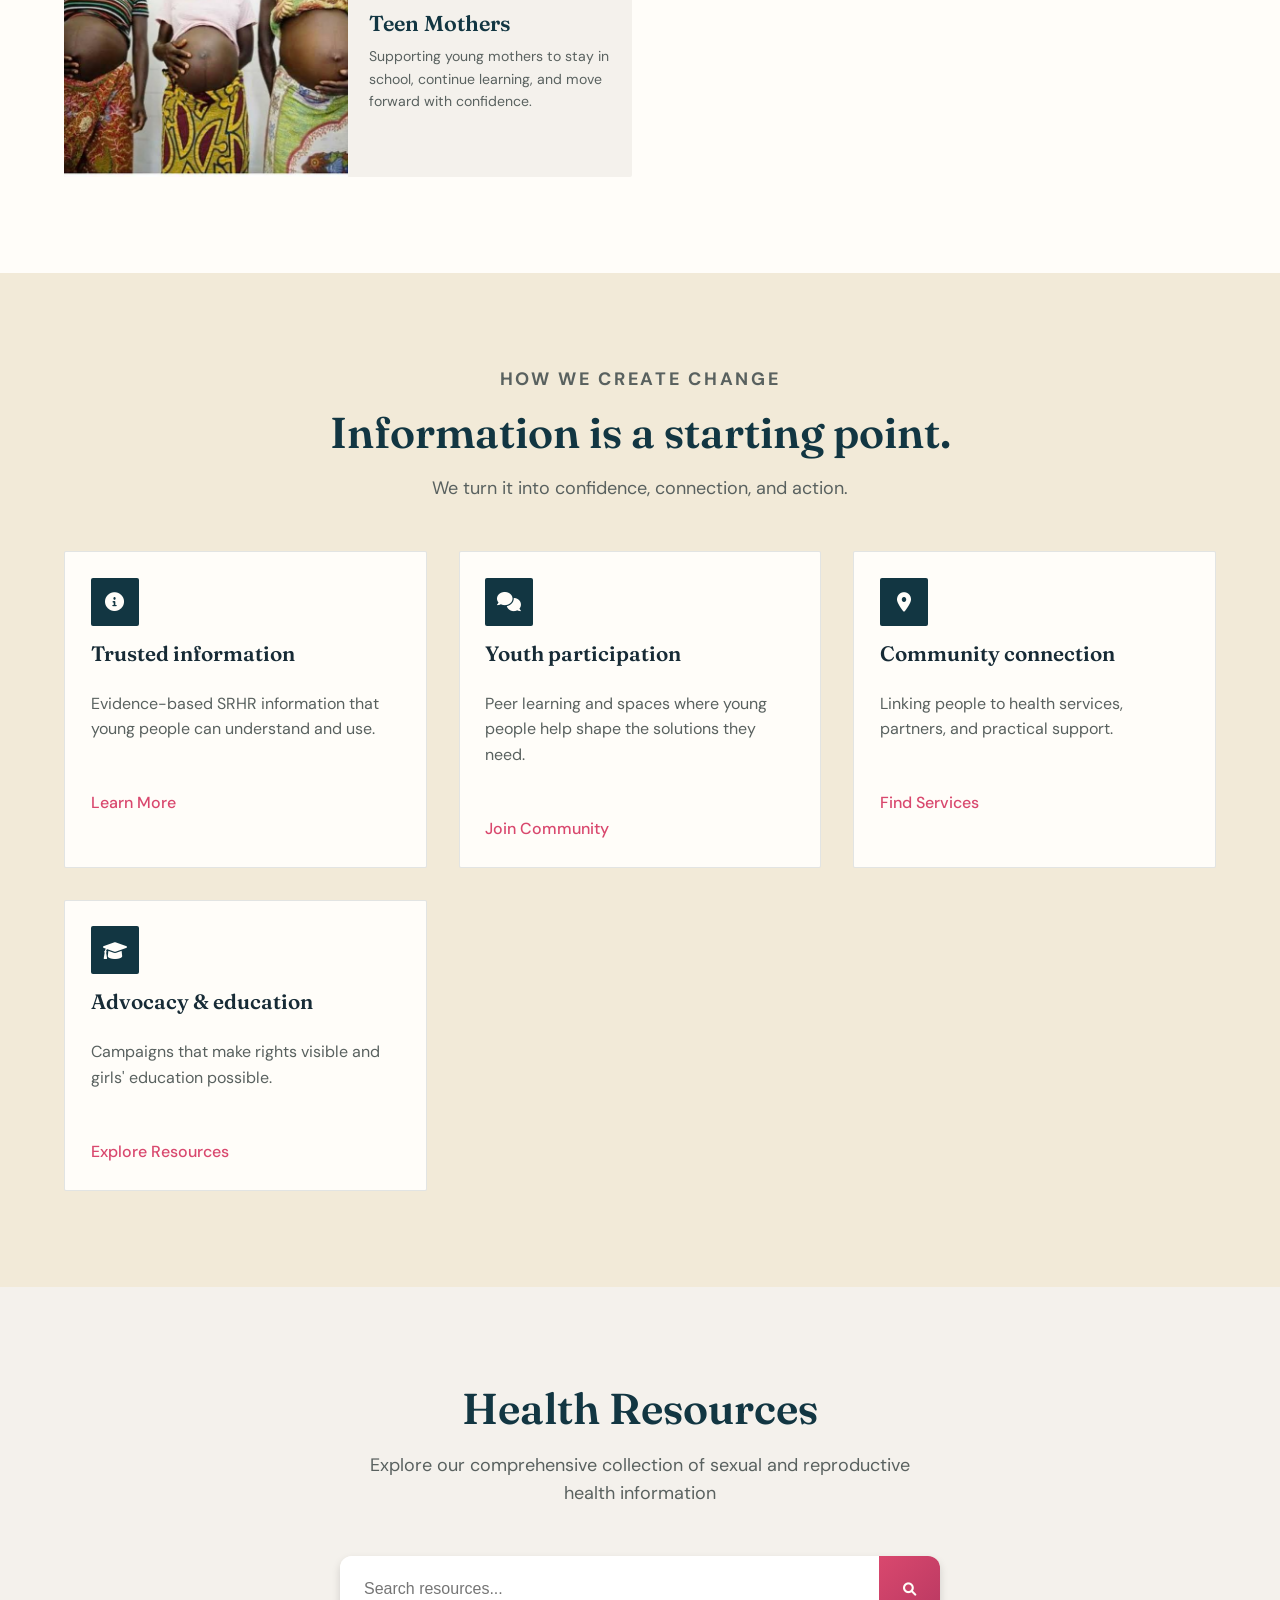
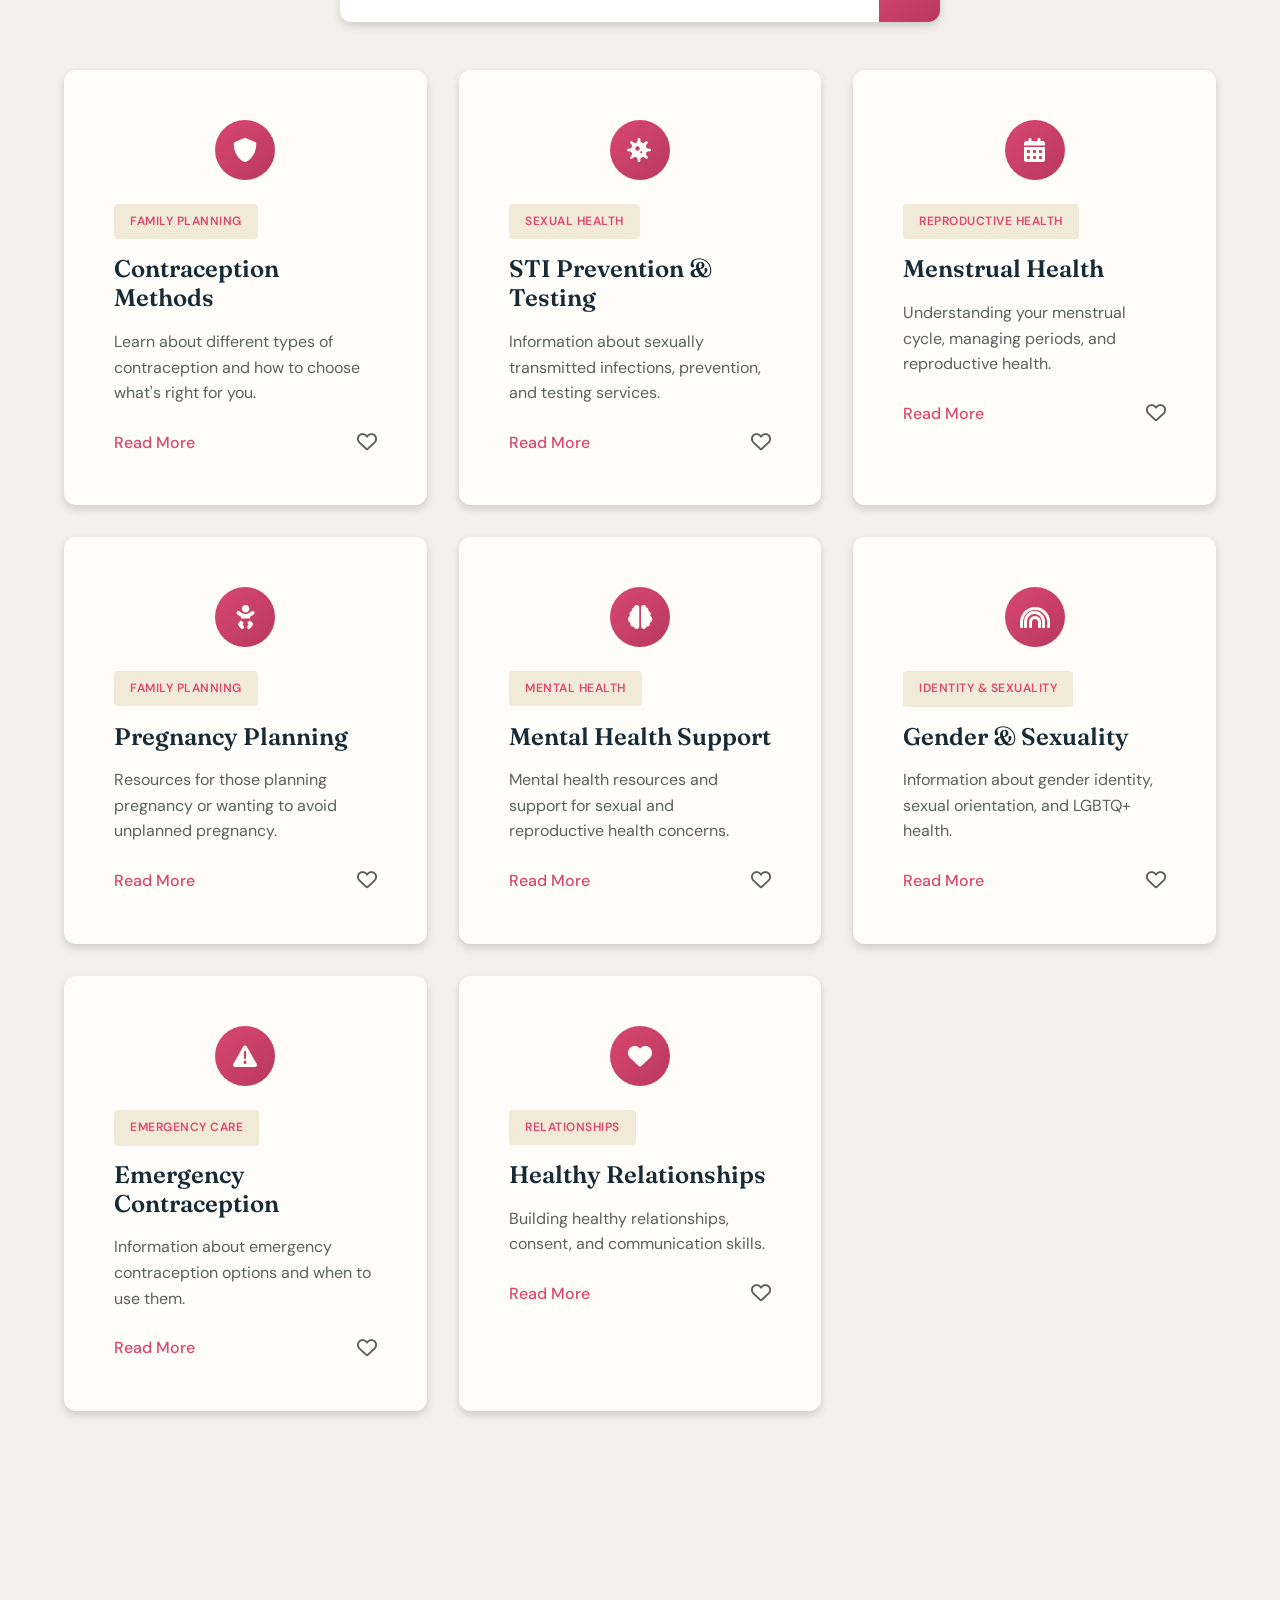
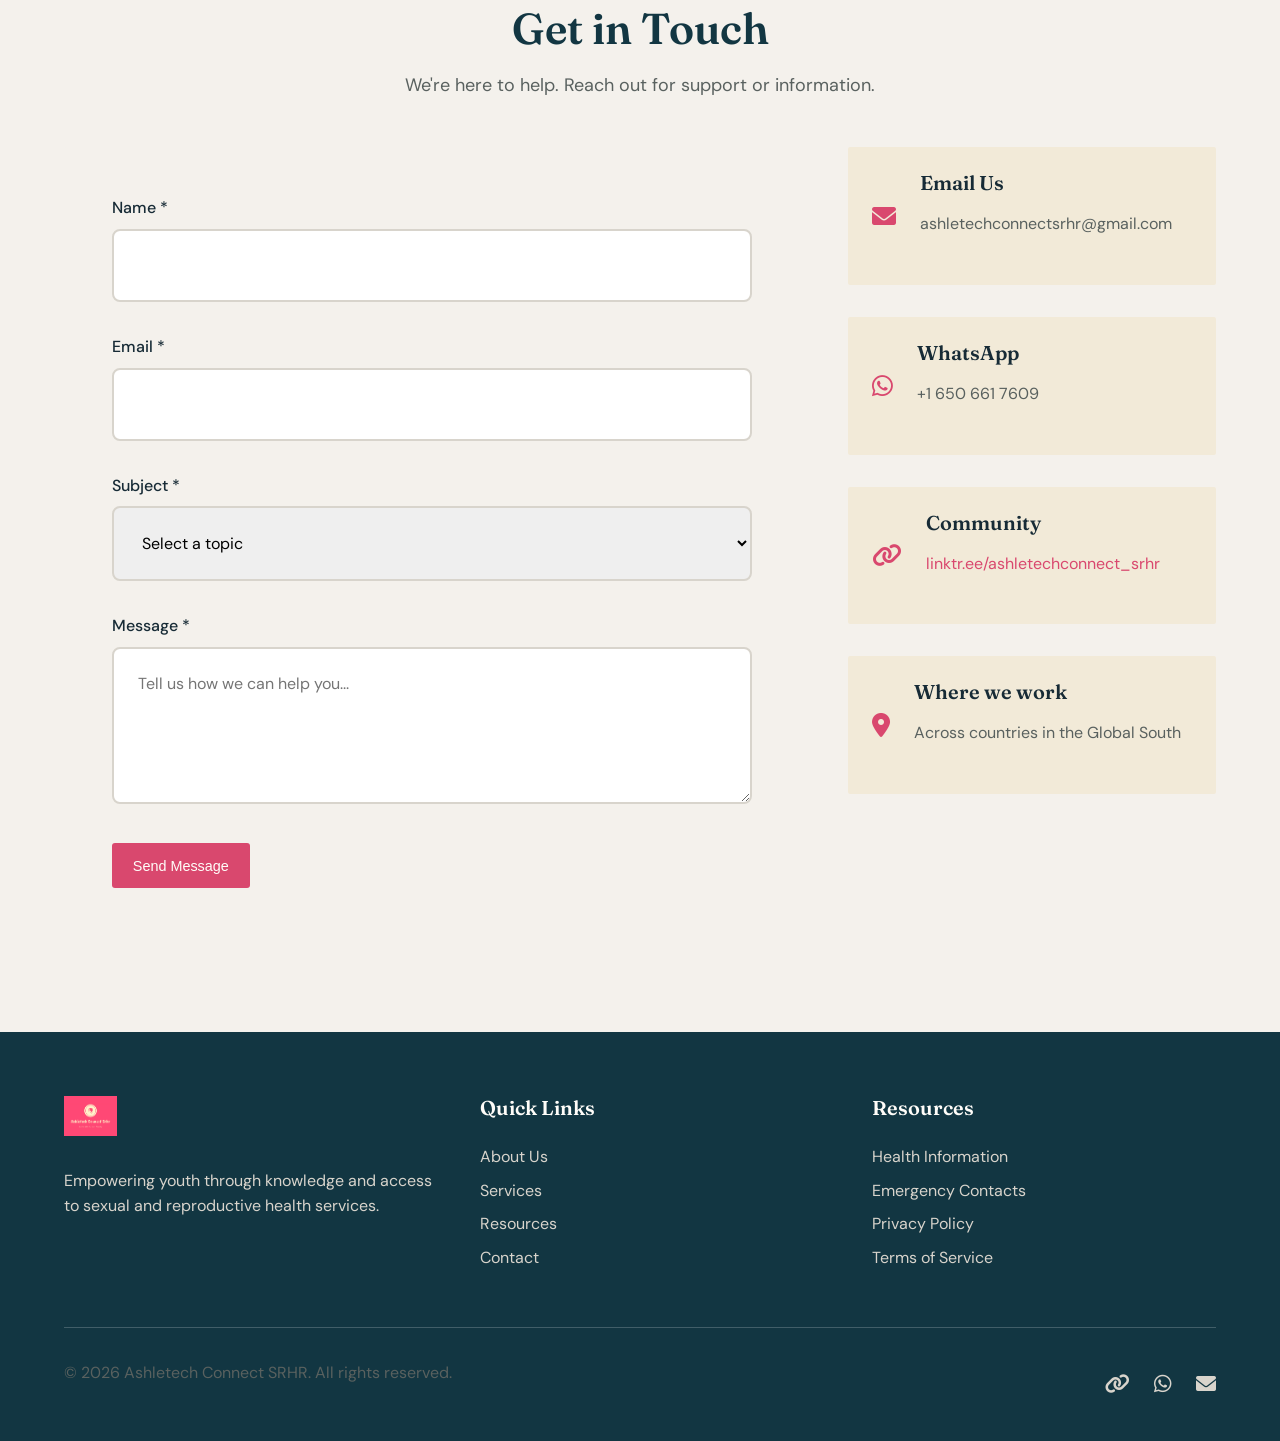
==== commit 870e2202: "Update" ====
--- a/index.html
+++ b/index.html
@@ -42,7 +42,7 @@
                 <p class="eyebrow">YOUTH-LED NONPROFIT · GLOBAL SOUTH</p>
                 <h1 class="hero-title">Young people are building a future where <span class="highlight">every girl can know, choose, and thrive.</span></h1>
                 <p class="hero-subtitle">
-                    Ashletech Connect SRHR is a youth-led nonprofit advancing sexual and reproductive health and rights, girls' education, and dignity across the Global South.
+                    Ashletech Connect SRHR is a youth-led nonprofit advancing sexual and reproductive health and rights, girls' education, and dignity across the Global South. We also support teen mothers on their journey to stay in school and pursue their futures.
                 </p>
                 <div class="hero-buttons">
                     <a href="#campaigns" class="btn btn-primary">See our work <i class="fas fa-arrow-right"></i></a>
@@ -81,7 +81,7 @@
                 <div class="about-text">
                     <h3>Our mission</h3>
                     <p>
-                        We are a youth-led nonprofit committed to advancing sexual and reproductive health and rights, girls' education, and meaningful youth participation across countries in the Global South.
+                        We are a youth-led nonprofit committed to advancing sexual and reproductive health and rights, girls' education, and meaningful youth participation across countries in the Global South. We support teen mothers with the encouragement, information, and connections they need to stay in school or continue their education.
                     </p>
                     <h3>Accountable to the communities we serve</h3>
                     <ul class="feature-list">
@@ -111,6 +111,7 @@
                 <article class="campaign-card"><img src="Assets/campaign-rights.jpg" alt="Girls learning about their rights at school"><div class="campaign-copy"><span class="campaign-number">02</span><h3>I Know My Rights</h3><p>Equipping girls with the knowledge and confidence to understand and claim their rights.</p></div></article>
                 <article class="campaign-card"><img src="Assets/campaign-education.jpg" alt="Girls participating in education programming"><div class="campaign-copy"><span class="campaign-number">03</span><h3>Girls Deserve Education</h3><p>Supporting girls to stay in school and imagine a future with more choices.</p></div></article>
                 <article class="campaign-card"><img src="Assets/campaign-ias.jpg" alt="Ashletech Connect at an IAS session"><div class="campaign-copy"><span class="campaign-number">04</span><h3>SRHR at IAS</h3><p>We were there at IAS, bringing youth-centered SRHR voices into a global conversation.</p></div></article>
+                <article class="campaign-card campaign-wide"><img src="Assets/teenmothers.jpg" alt="Teen mothers taking part in support and education programming"><div class="campaign-copy"><span class="campaign-number">05</span><h3>Teen Mothers</h3><p>Supporting young mothers to stay in school, continue learning, and move forward with confidence.</p></div></article>
             </div>
         </div>
     </section>
@@ -171,6 +172,17 @@
             </div>
         </div>
     </section>
+
+    <div class="article-modal" id="article-modal" role="dialog" aria-modal="true" aria-labelledby="article-title" hidden>
+        <div class="article-backdrop" data-close-article></div>
+        <article class="article-reader">
+            <button class="article-close" type="button" aria-label="Close article" data-close-article><i class="fas fa-times"></i></button>
+            <p class="eyebrow" id="article-category"></p>
+            <h2 id="article-title"></h2>
+            <div class="article-content" id="article-content"></div>
+            <p class="article-note"><i class="fas fa-info-circle"></i> This article is for education and does not replace confidential care from a qualified health professional.</p>
+        </article>
+    </div>
 
     <!-- Contact Section -->
     <section class="contact" id="contact">
@@ -296,7 +308,7 @@
         </div>
     </footer>
 
-    <script src="script.js"></script>
+    <script src="script.js?v=20260825"></script>
 
     <!-- Secret Admin Access (triple-click logo) -->
     <script>
--- a/styles.css
+++ b/styles.css
@@ -783,6 +783,20 @@
 .resource-link:hover {
     color: var(--accent-color);
 }
+
+.modal-open { overflow: hidden; }
+.article-modal[hidden] { display: none; }
+.article-modal { position: fixed; inset: 0; z-index: 2000; display: grid; place-items: center; padding: 1.25rem; }
+.article-backdrop { position: absolute; inset: 0; background: rgba(18, 43, 54, .78); backdrop-filter: blur(4px); }
+.article-reader { position: relative; width: min(720px, 100%); max-height: min(760px, 92vh); overflow-y: auto; padding: 2.5rem clamp(1.4rem, 5vw, 3.5rem) 2rem; background: var(--white); border-top: 6px solid var(--primary-color); box-shadow: 0 20px 60px rgba(0,0,0,.25); }
+.article-reader h2 { color: var(--navy); font-size: clamp(2rem, 4vw, 3rem); margin-bottom: 1.5rem; }
+.article-close { position: absolute; top: 1rem; right: 1rem; width: 2.2rem; height: 2.2rem; border: 1px solid var(--medium-gray); border-radius: 50%; background: transparent; color: var(--navy); cursor: pointer; }
+.article-close:hover { background: var(--navy); color: var(--white); }
+.article-content { color: var(--text-dark); }
+.article-content h3 { color: var(--primary-color); font-size: 1.2rem; margin: 1.6rem 0 .5rem; }
+.article-content p { color: var(--dark-gray); font-size: 1rem; line-height: 1.75; }
+.article-note { display: flex; gap: .6rem; padding-top: 1.2rem; border-top: 1px solid var(--medium-gray); color: var(--dark-gray); font-size: .78rem; margin: 1.5rem 0 0; }
+.article-note i { color: var(--primary-color); padding-top: .25rem; }
 
 .resource-favorite {
     background: none;
@@ -1001,6 +1015,8 @@
 .campaign-card { background: var(--light-gray); border-radius: 2px; overflow: hidden; }
 .campaign-card img { width: 100%; height: 220px; display: block; object-fit: cover; }
 .campaign-feature { grid-column: span 2; grid-row: span 2; background: var(--navy); color: var(--white); }
+.campaign-wide { grid-column: span 2; display: grid; grid-template-columns: 1fr 1fr; }
+.campaign-wide img { height: 100%; min-height: 220px; }
 .campaign-feature img { height: 310px; }
 .campaign-copy { padding: 1.3rem; }
 .campaign-number { color: var(--primary-color); font: 700 .72rem 'DM Sans', sans-serif; letter-spacing: .12em; }
@@ -1035,6 +1051,7 @@
     .section-intro > p { margin-top: 1rem; }
     .campaign-grid { grid-template-columns: 1fr 1fr; }
     .campaign-feature { grid-column: span 2; grid-row: auto; }
+    .campaign-wide { grid-column: span 2; }
 }
 @media (max-width: 480px) {
     .about-content { min-width: 0; }
@@ -1048,5 +1065,6 @@
     .stat-number { font-size: 1.45rem; }
     .stat-label { line-height: 1.2; }
     .campaign-grid { grid-template-columns: 1fr; }
-    .campaign-feature { grid-column: auto; }
-}
+    .campaign-feature, .campaign-wide { grid-column: auto; }
+    .campaign-wide { display: block; }
+}
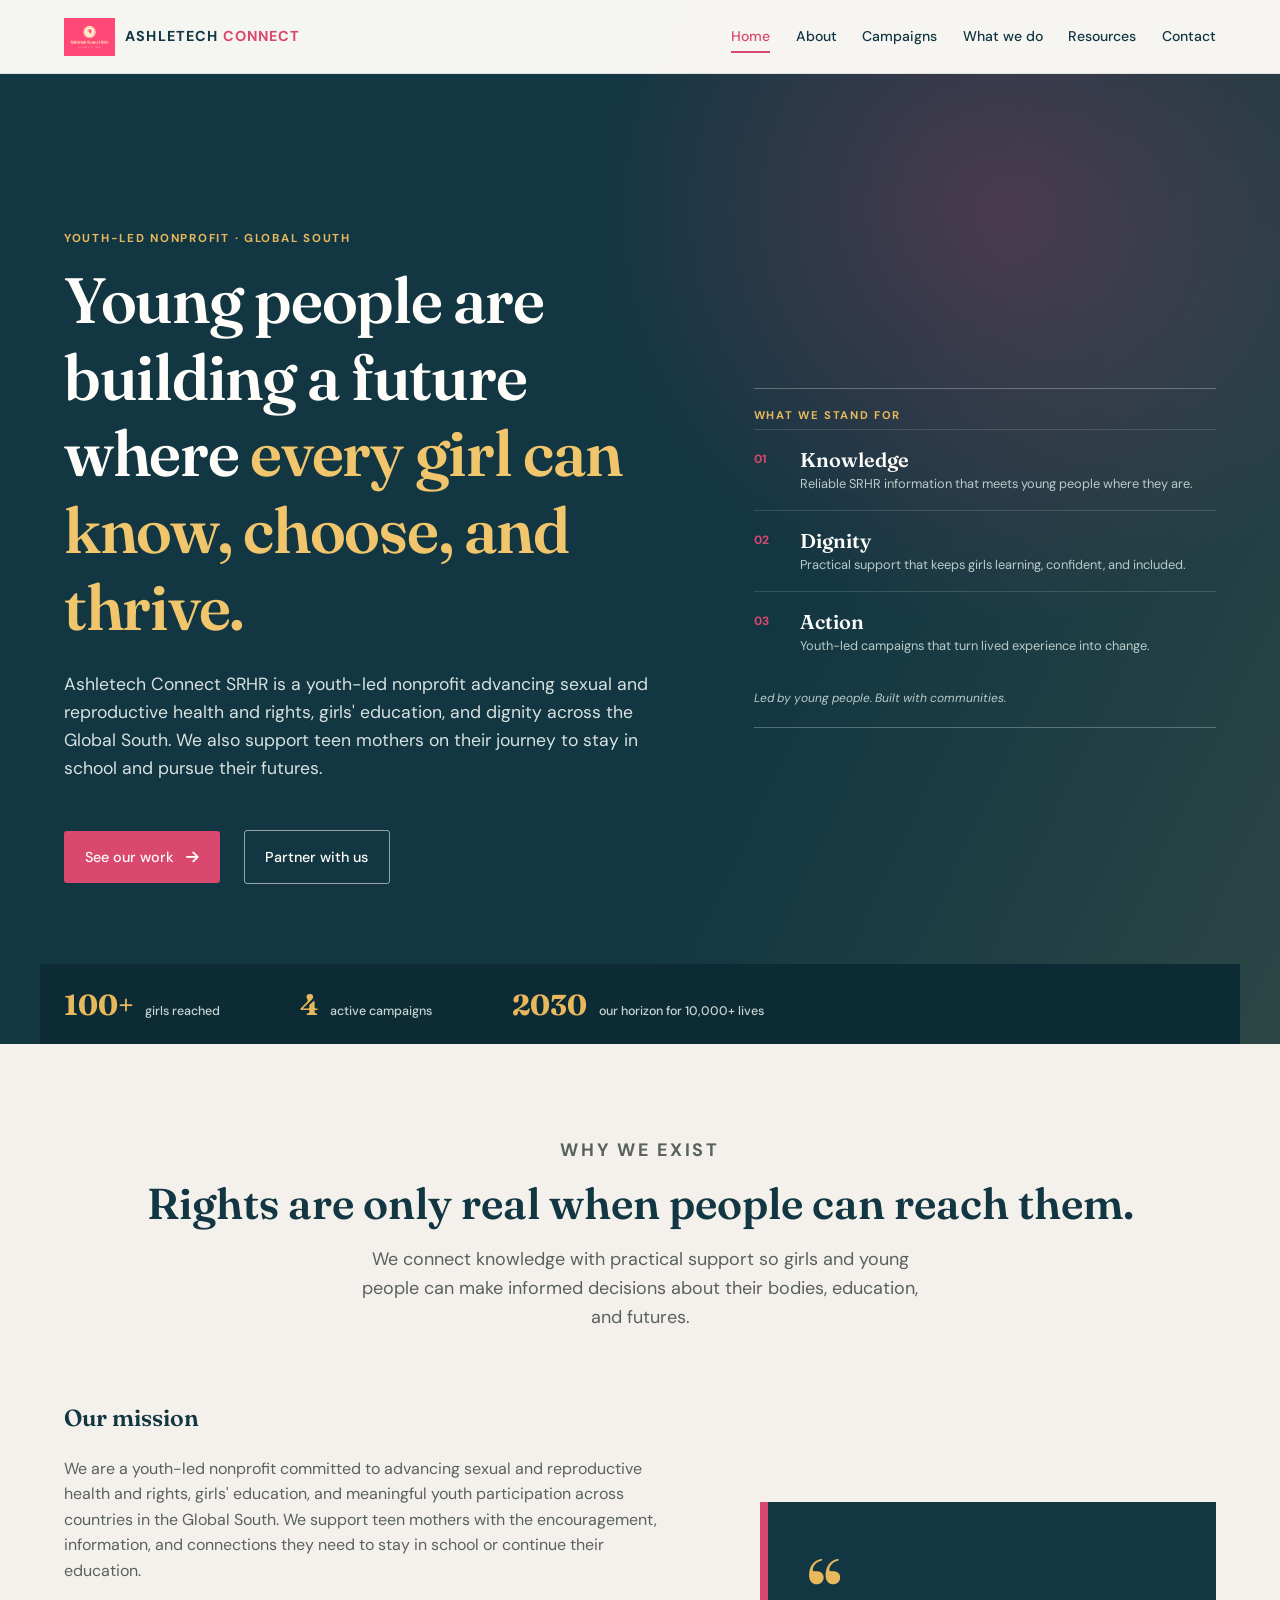
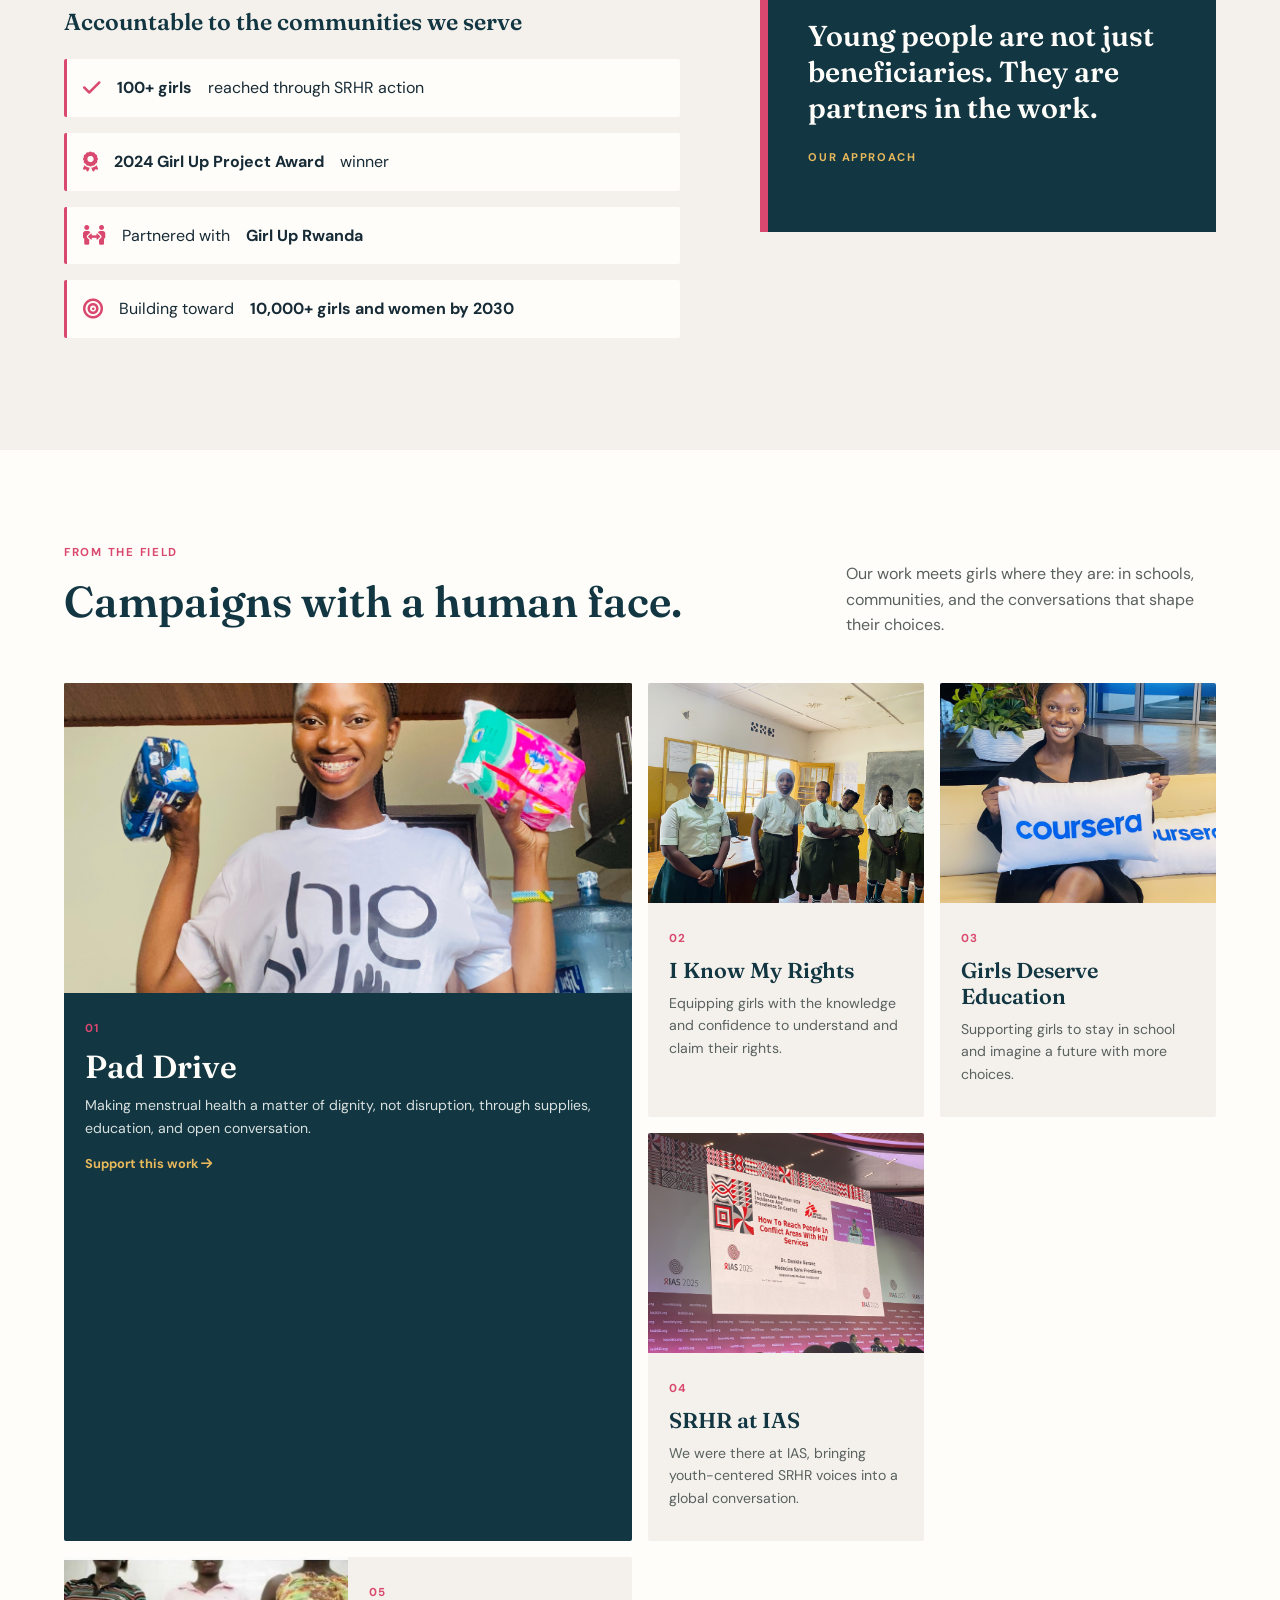
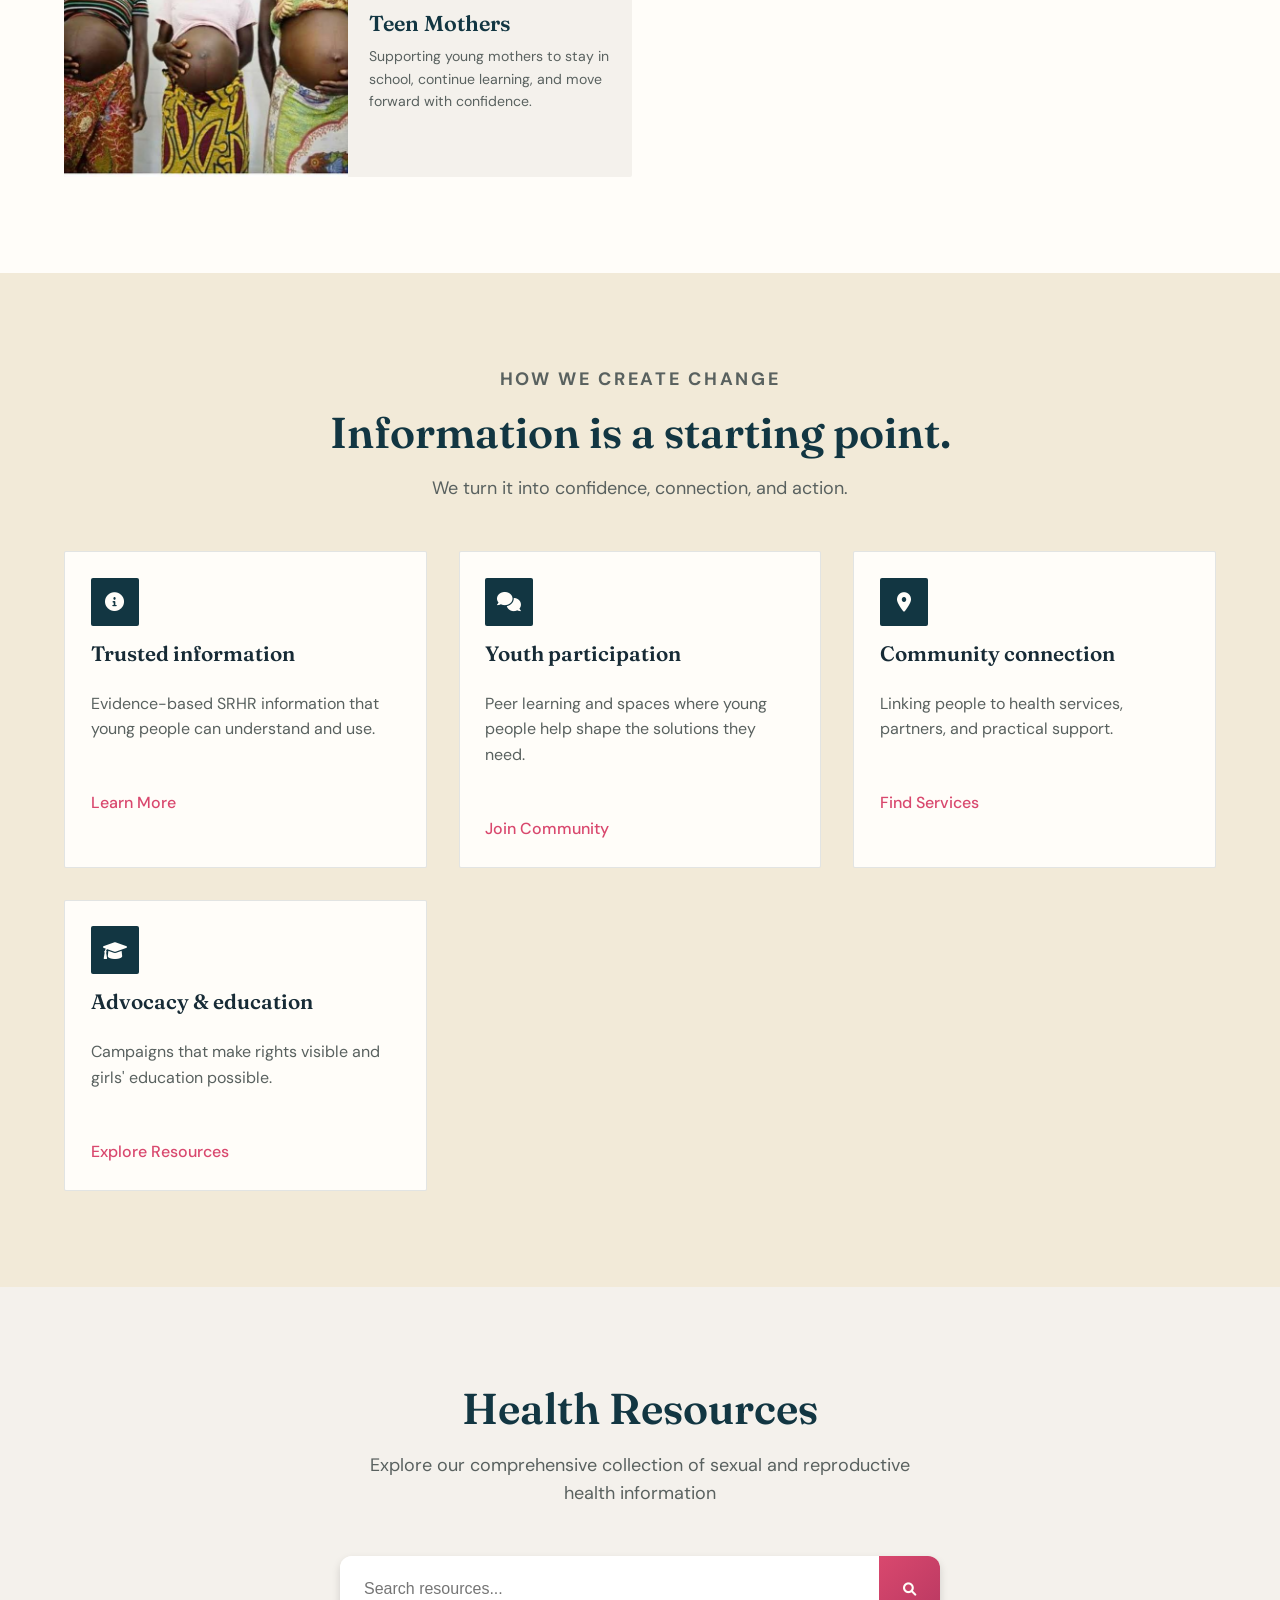
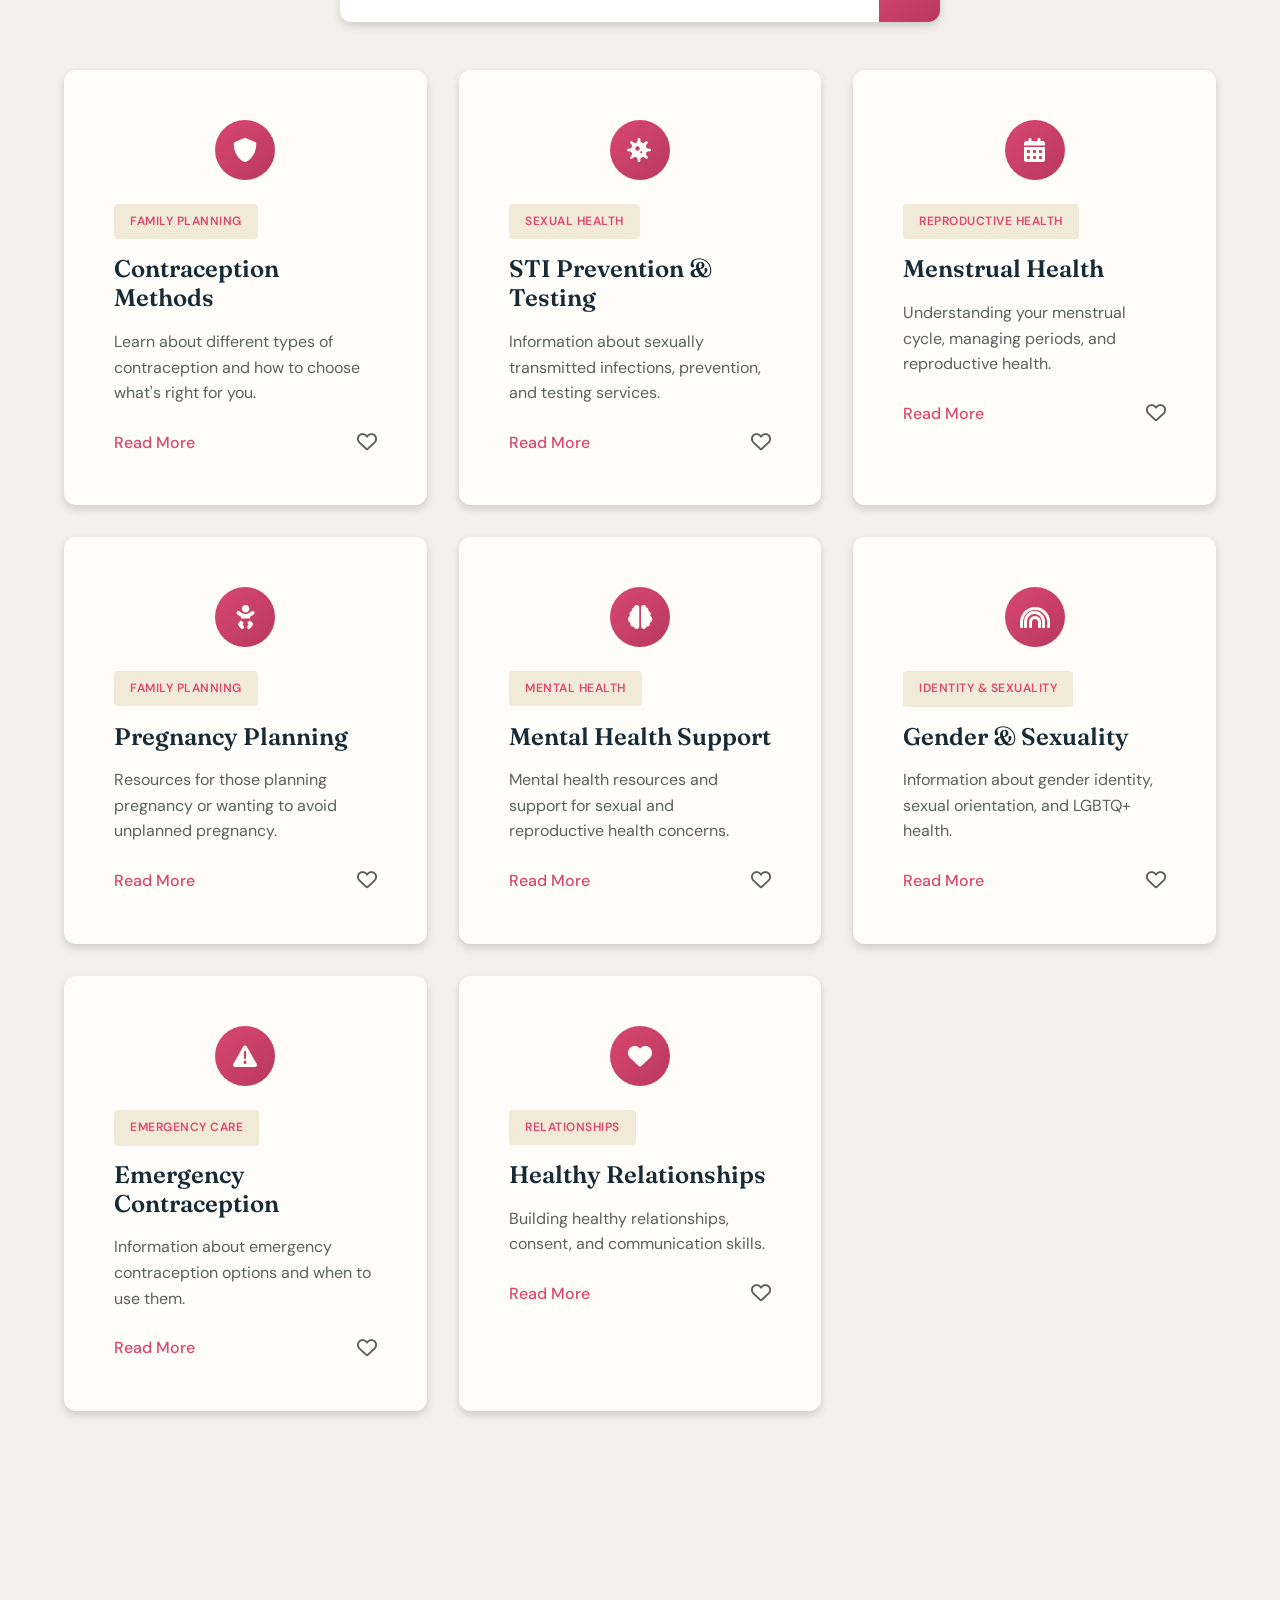
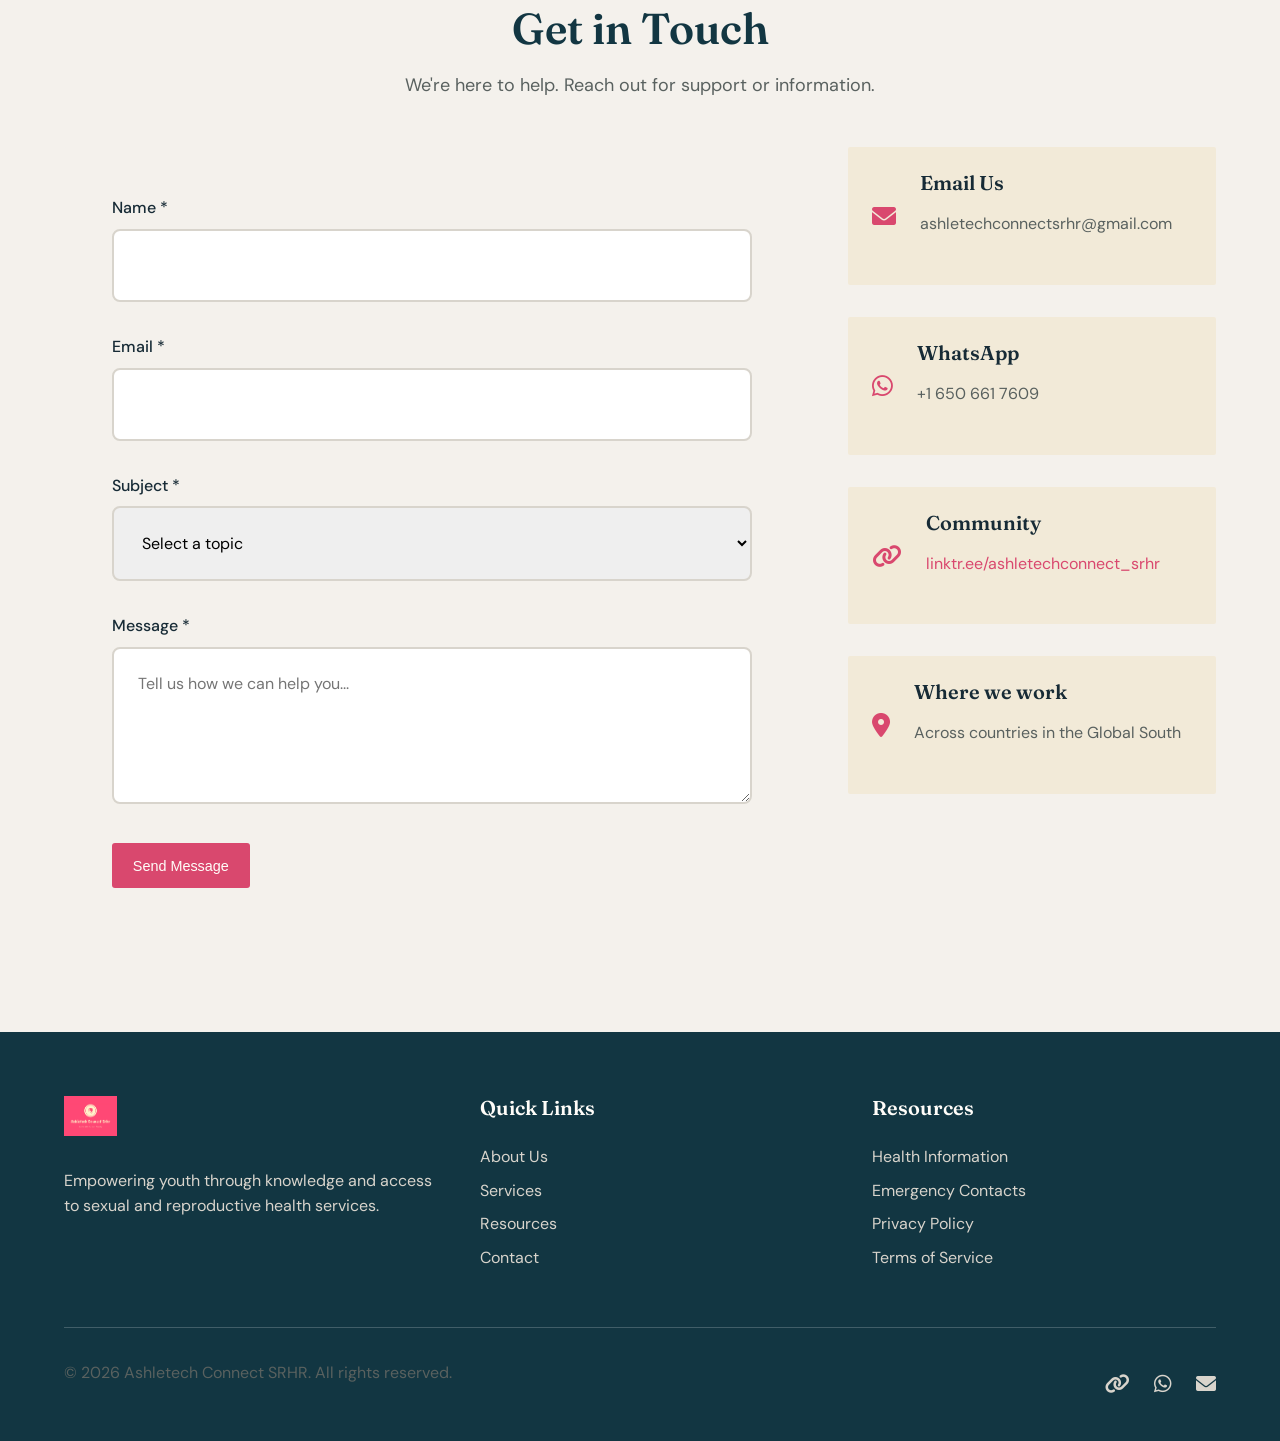
==== commit 1ead1d9a: "Remove public admin access" ====
--- a/index.html
+++ b/index.html
@@ -310,29 +310,5 @@
 
     <script src="script.js?v=20260825"></script>
 
-    <!-- Secret Admin Access (triple-click logo) -->
-    <script>
-        let clickCount = 0;
-        let clickTimer;
-
-        document.addEventListener('DOMContentLoaded', function() {
-            const logo = document.querySelector('.logo-image');
-            if (logo) {
-                logo.addEventListener('click', function() {
-                    clickCount++;
-                    clearTimeout(clickTimer);
-
-                    clickTimer = setTimeout(() => {
-                        clickCount = 0;
-                    }, 1000);
-
-                    if (clickCount === 3) {
-                        window.open('admin.html', '_blank');
-                        clickCount = 0;
-                    }
-                });
-            }
-        });
-    </script>
 </body>
 </html>
